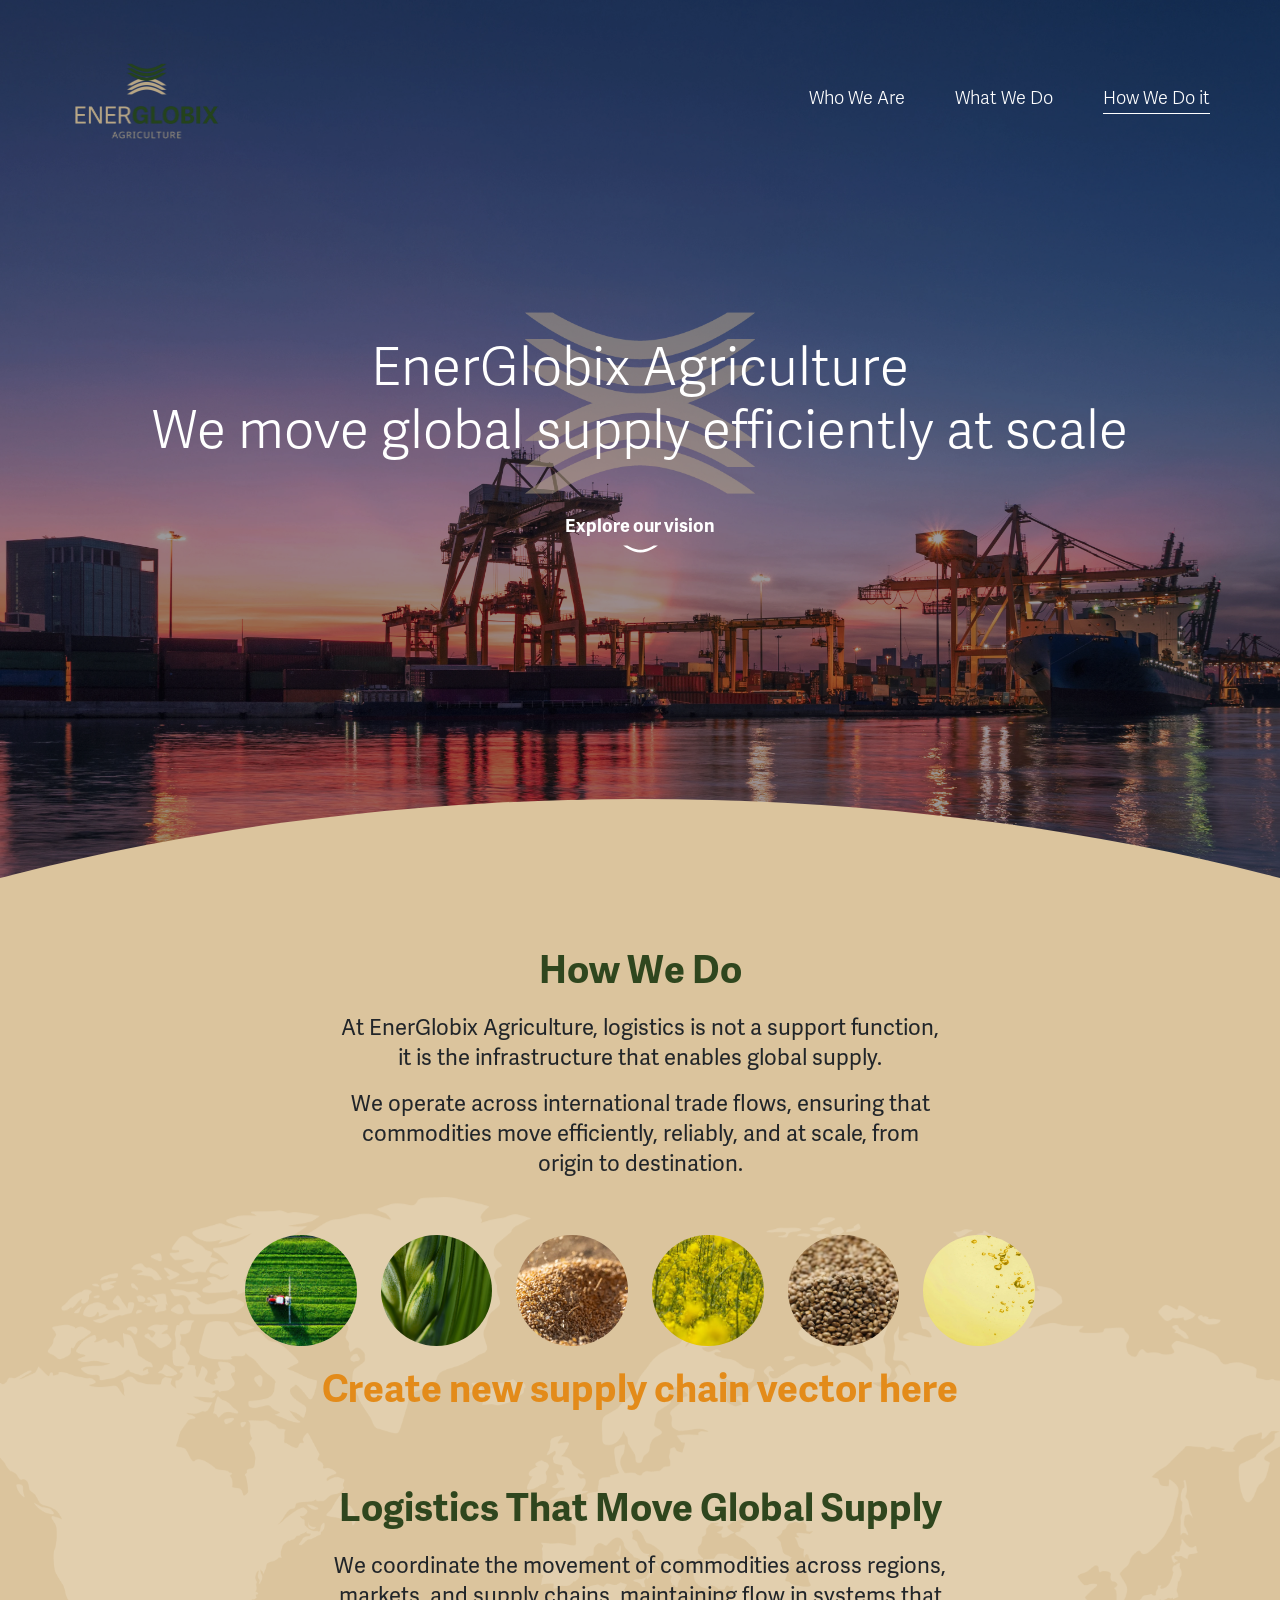
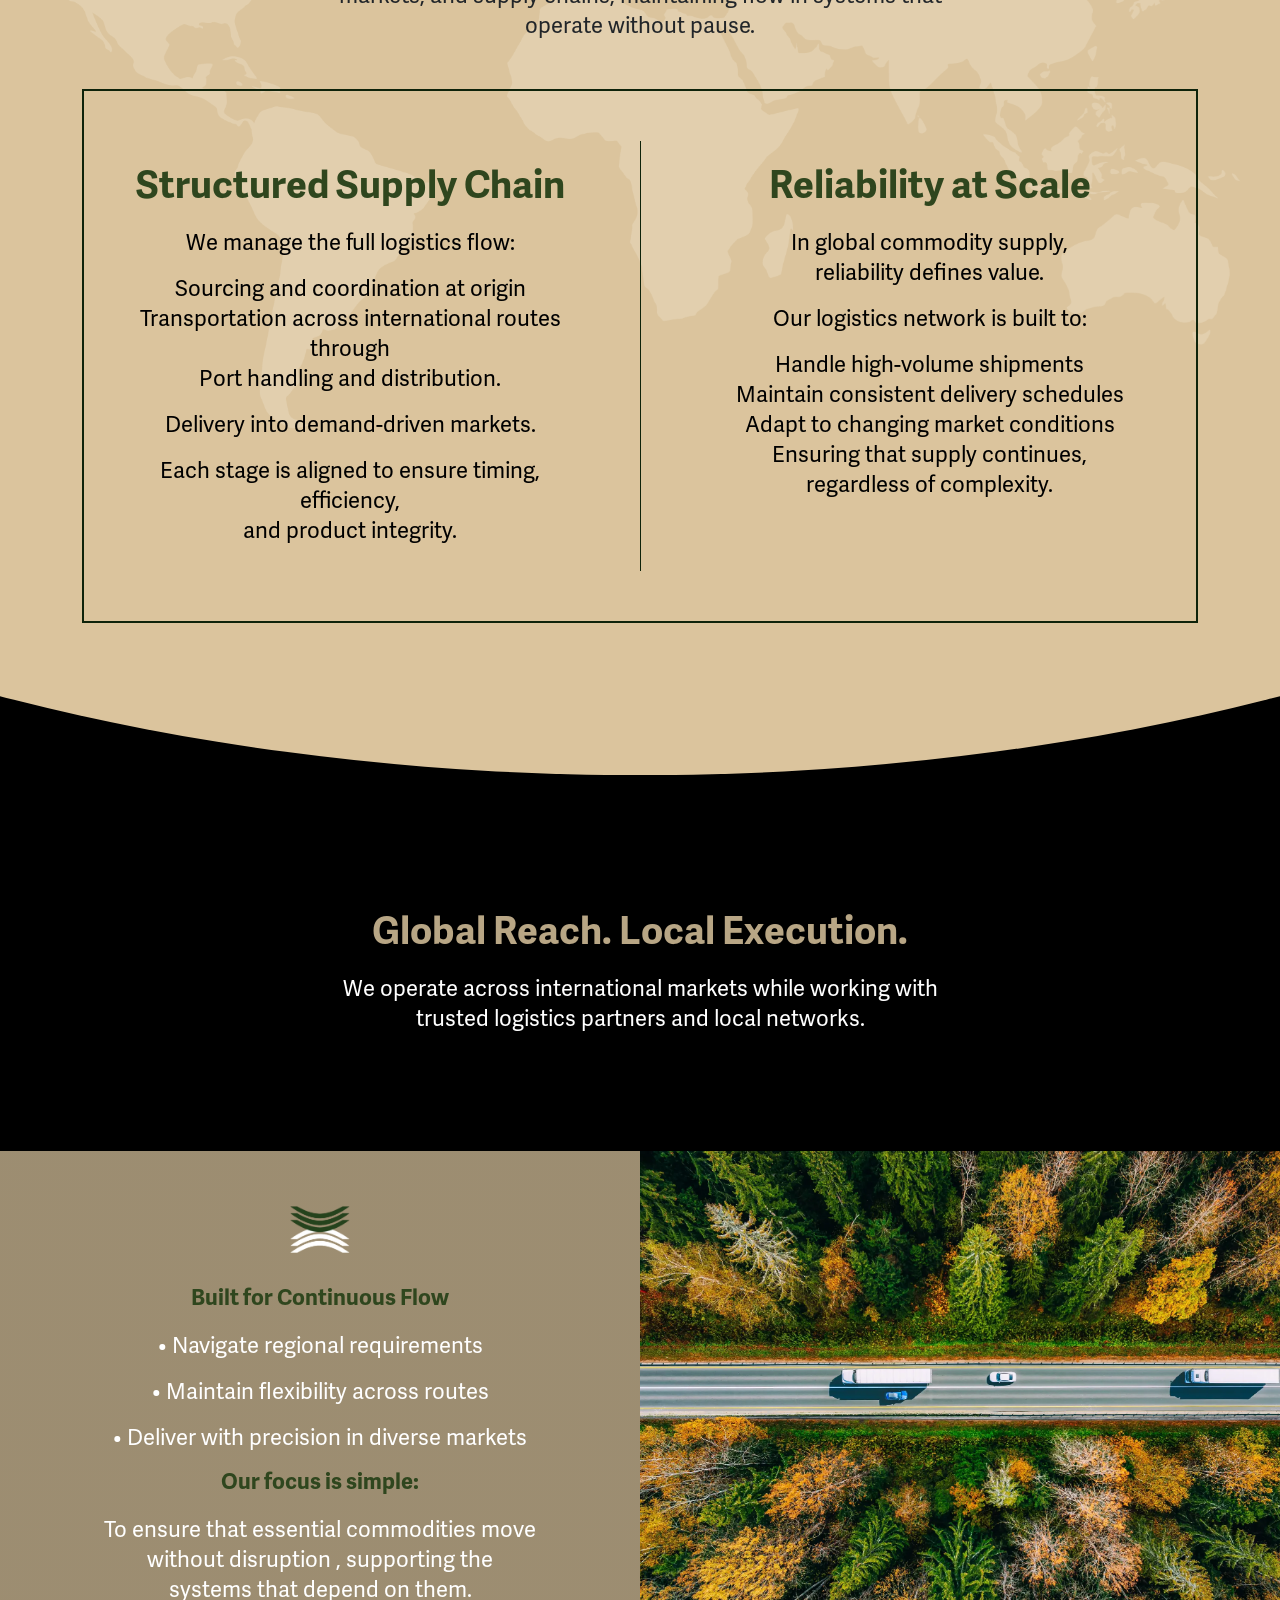
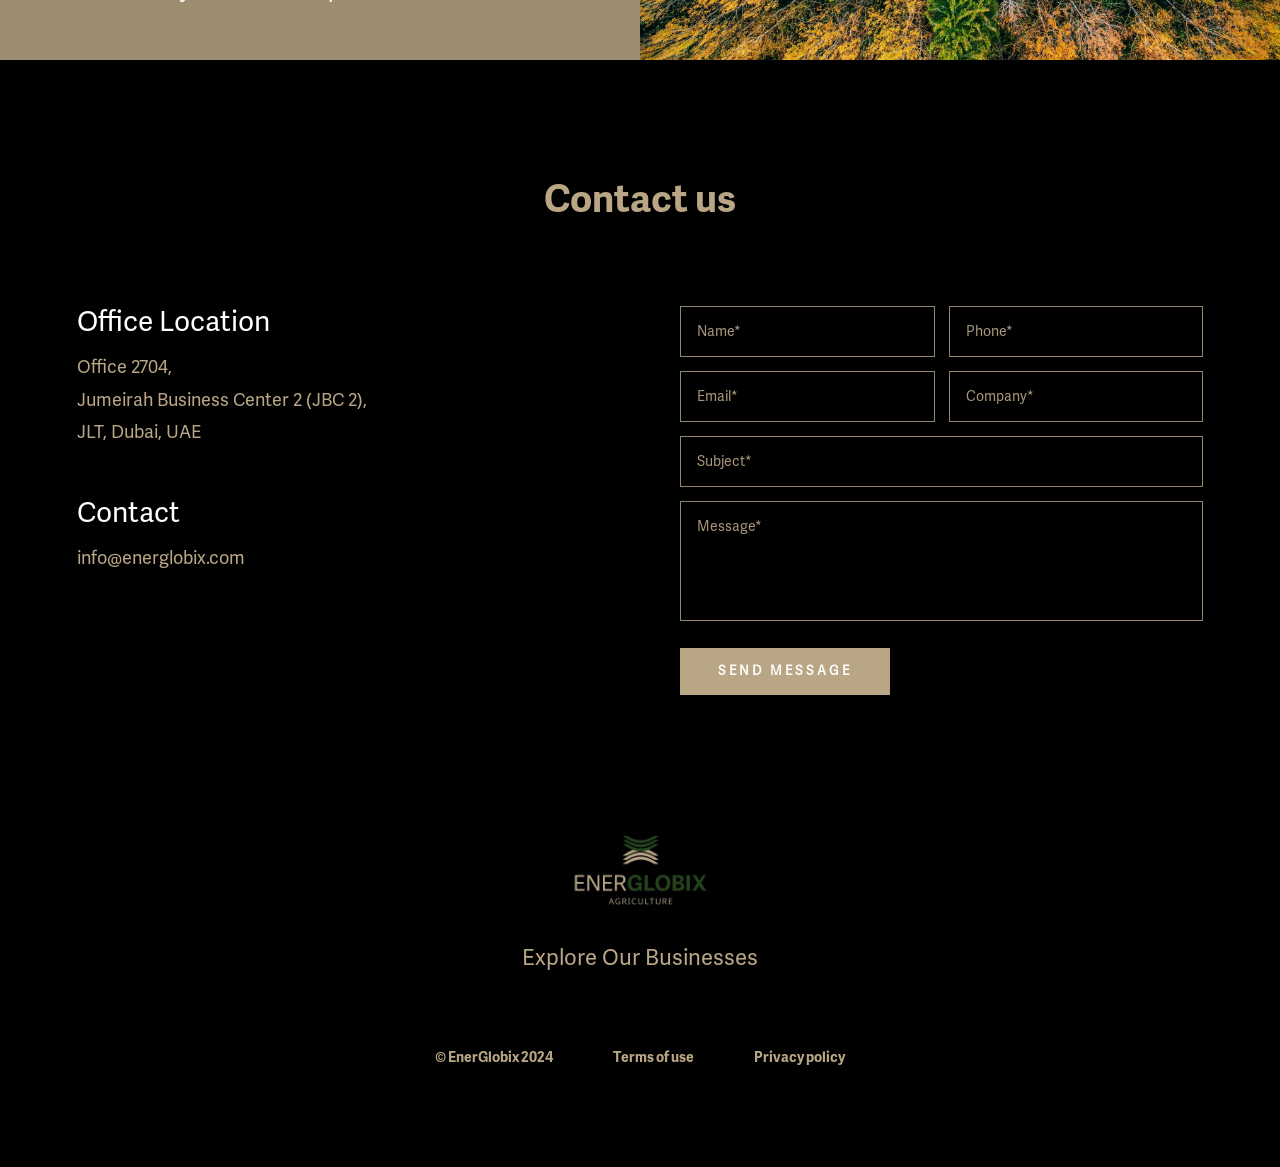
==== how-we-do-it.html @ ef3e8cbc "before adding the svg optimization" ====
<!DOCTYPE html>
<html lang="en">
  <head>
    <meta charset="UTF-8" />
    <meta name="viewport" content="width=device-width, initial-scale=1.0" />
    <title>EnerGlobix :: Home</title>

    <!-- Bootstrap -->
    <link
      href="https://cdn.jsdelivr.net/npm/bootstrap@5.3.3/dist/css/bootstrap.min.css"
      rel="stylesheet"
      integrity="sha384-QWTKZyjpPEjISv5WaRU9OFeRpok6YctnYmDr5pNlyT2bRjXh0JMhjY6hW+ALEwIH"
      crossorigin="anonymous"
    />

    <!-- Fontawesome -->
    <link
      rel="stylesheet"
      href="https://cdnjs.cloudflare.com/ajax/libs/font-awesome/6.0.0-beta3/css/all.min.css"
    />

    <!-- CSS -->
    <link rel="stylesheet" href="style/local.css" />
  </head>

  <body>
    <!-- Loader -->
    <div id="loader" style="height: 100vh;">
      <div class="d-flex justify-content-center align-items-center h-100">
        <div class="spinner-border" role="status">
          <span class="sr-only"></span>
        </div>
      </div>
    </div>

    <div id="main-content" style="display: none;">
      <div class="navbar-container">
        <div class="energlobix__navbar">
          <a href="index.html">
            <img src="assets/Links/logo.png" alt="" class="logo" />
          </a>
          <button
            class="nav-toggle"
            onclick="toggleMobileMenu()"
            aria-label="Toggle navigation"
          >
            &#9776;
          </button>

          <div class="navlinks">
            <ul>
              <a href="who-we-are.html"><li>Who We Are</li></a>
              <a href="what-we-do.html"><li>What We Do</li></a>
              <a href="how-we-do-it.html"
                ><li class="active">How We Do it</li></a
              >
            </ul>
          </div>

          <div class="navlinks-mobile">
            <ul>
              <li>
                <a href="who-we-are.html" style="text-decoration: none;">
                  <div class="link-header text-white">
                    Who We Are
                  </div>
                </a>
              </li>
              <li>
                <a href="what-we-do.html" style="text-decoration: none;">
                  <div class="link-header text-white">
                    What We Do
                  </div>
                </a>
              </li>
              <li>
                <a href="how-we-do-it.html" style="text-decoration: none;">
                  <div class="link-header text-white">
                    How We Do it
                  </div>
                </a>
              </li>
            </ul>
          </div>
        </div>
      </div>

      <div class="hero-slider-section">
        <div
          class="slide active ship-agri-slide"
          style="
            background-image: url('./assets/Links/compressed-img/agriculture-img/agriculture-img8.webp');
            background-repeat: no-repeat;
          "
        >
          <div
            style="
              position: absolute;
              top: 0;
              left: 0;
              width: 100%;
              height: 100%;
              background-color: rgba(0, 0, 0, 0.4);
              z-index: 1;
            "
          ></div>
          <div
            class="hero-content-wrapper"
            style="position: relative; z-index: 2;"
          >
            <div class="hero-mid-section">
              <img
                class="single-logo-transparent"
                src="assets/Links/single-logo-transparent.png"
                alt=""
              />
              <div class="hero-mid-section-content">
                <div class="hero-title font-adelle-sans-light">
                  EnerGlobix Agriculture
                </div>
                <div class="hero-title font-adelle-sans-light">
                  We move global supply efficiently at scale
                </div>
              </div>
            </div>

            <div class="hero-lower-section">
              <div class="">
                <a class="energlobix__links" href="#about-us">
                  <div class="energlobix__links">Explore our vision</div>
                  <img src="assets/Links/arrow.svg" alt="" />
                </a>
              </div>
            </div>
          </div>
        </div>
      </div>

      <!-- About Section -->
      <div class="how-we-do-it-about-section" style="background-position: top;">
        <div id="about-us" class="oval-container">
          <div
            class="energlobix__title font-adelle-sans-bold text-center text-light-green"
          >
            How We Do
          </div>

          <div
            class="container energlobix__text font-adelle-sans-regular mt-3 text-center text-[--black-color]"
          >
            At EnerGlobix Agriculture, logistics is not a support function,

            <br class="hide-on-mobile" />
            it is the infrastructure that enables global supply.
          </div>

          <div
            class="container energlobix__text font-adelle-sans-regular mt-3 text-center text-[--black-color]"
          >
            We operate across international trade flows, ensuring that
            <br class="hide-on-mobile" />
            commodities move efficiently, reliably, and at scale, from
            <br class="hide-on-mobile" />
            origin to destination.
          </div>

          <div class="container" style="margin-top: 3.5rem;">
            <div
              class="d-flex justify-content-center align-items-center flex-wrap gap-2 gap-md-3 gap-lg-4"
            >
              <div class="circle-placeholder circle-1"></div>
              <div class="circle-placeholder circle-2"></div>
              <div class="circle-placeholder circle-3"></div>
              <div class="circle-placeholder circle-4"></div>
              <div class="circle-placeholder circle-5"></div>
              <div class="circle-placeholder circle-6"></div>
            </div>

            <div
              class="container energlobix__title font-adelle-sans-bold text-center text-orange fw-bold d-flex justify-content-center flex-wrap gap-3 gap-md-4 mt-4"
            >
              Create new supply chain vector here
            </div>

            <div
              class="energlobix__title font-adelle-sans-bold text-center text-light-green"
              style="margin-top: 73px;"
            >
              Logistics That Move Global Supply
            </div>

            <div
              class="container energlobix__text font-adelle-sans-regular mt-3 text-center text-[--black-color]"
            >
              We coordinate the movement of commodities across regions,

              <br class="hide-on-mobile" />
              markets, and supply chains, maintaining flow in systems that

              <br class="hide-on-mobile" />
              operate without pause.
            </div>

            <div class="latest-news-section mt-5 container">
              <div class="latest-news">
                <div class="news-title">
                  <div
                    class="energlobix__title font-adelle-sans-bold text-light-green text-center"
                  >
                    Structured Supply Chain
                  </div>
                </div>
                <div
                  class="energlobix__text font-adelle-sans-regular mt-3 text-center text-black"
                >
                  We manage the full logistics flow:
                </div>

                <div
                  class="energlobix__text font-adelle-sans-regular mt-3 text-center text-black"
                >
                  Sourcing and coordination at origin

                  <br class="hide-on-mobile" />Transportation across
                  international routes through <br class="hide-on-mobile" />
                  Port handling and distribution.
                </div>

                <div
                  class="energlobix__text font-adelle-sans-regular mt-3 text-center text-black"
                >
                  Delivery into demand-driven markets.
                </div>

                <div
                  class="energlobix__text font-adelle-sans-regular mt-3 text-center text-black"
                >
                  Each stage is aligned to ensure timing, efficiency,

                  <br class="hide-on-mobile" />
                  and product integrity.
                </div>
              </div>

              <div class="vertical-divider"></div>

              <div class="latest-news">
                <div class="news-title">
                  <div
                    class="energlobix__title font-adelle-sans-bold text-light-green text-center"
                  >
                    Reliability at Scale
                  </div>
                </div>
                <div
                  class="energlobix__text font-adelle-sans-regular mt-3 text-center text-black"
                >
                  In global commodity supply,

                  <br class="hide-on-mobile" />
                  reliability defines value.
                </div>

                <div
                  class="energlobix__text font-adelle-sans-regular mt-3 text-center text-black"
                >
                  Our logistics network is built to:
                </div>

                <div
                  class="energlobix__text font-adelle-sans-regular mt-3 text-center text-black"
                >
                  Handle high-volume shipments

                  <br class="hide-on-mobile" />
                  Maintain consistent delivery schedules
                  <br class="hide-on-mobile" />
                  Adapt to changing market conditions

                  <br class="hide-on-mobile" />
                  Ensuring that supply continues,
                  <br class="hide-on-mobile" />
                  regardless of complexity.
                </div>
              </div>
            </div>
          </div>
        </div>
      </div>

      <!-- How we do it Section -->
      <div class="black-section">
        <div id="commodities" class="commodities-section">
          <div
            class="energlobix__title font-adelle-sans-bold text-center text-gold"
          >
            Global Reach. Local Execution.
          </div>

          <div
            class="container energlobix__text font-adelle-sans-regular mt-3 text-center text-white"
          >
            We operate across international markets while working with

            <br class="hide-on-mobile" />
            trusted logistics partners and local networks.
          </div>
        </div>

        <div class="row mt-5">
          <!-- Row 1 -->

          <div
            id="Employees"
            class="col-lg-6 col-sm-12 insights-box"
            style="
              background: linear-gradient(
                  rgba(184, 166, 133, 0.85),
                  rgba(184, 166, 133, 0.85)
                ),
                url('assets/Links/compressed-img/split-right-cropped.png');
              background-size: cover;
              background-position: top;
              background-repeat: no-repeat;
            "
          >
            <div class="text-center mb-3">
              <img
                src="assets/Links/logo-mini-agri2.png"
                alt=""
                class="default-logo-size"
              />
            </div>

            <div
              class="energlobix__text font-adelle-sans-bold text-light-green text-center mt-3"
              style="font-weight: bold;"
            >
              Built for Continuous Flow
            </div>

            <ul
              class="energlobix__text font-adelle-sans-regular text-white mt-3 list-unstyled"
              style="
                text-align: center;
                list-style: none !important;
                margin-bottom: 0 !important;
              "
            >
              <li class="mb-3">• Navigate regional requirements</li>
              <li class="mb-3">• Maintain flexibility across routes</li>
              <li>
                • Deliver with precision in diverse markets
              </li>
            </ul>
            <div
              class="energlobix__text font-adelle-sans-bold text-light-green text-center mt-3"
              style="font-weight: bold;"
            >
              Our focus is simple:
            </div>

            <div
              class="energlobix__text font-adelle-sans-regular text-white text-center mt-3"
            >
              To ensure that essential commodities move
              <br class="hide-on-mobile" />
              without disruption , supporting the
              <br class="hide-on-mobile" />
              systems that depend on them.
            </div>
          </div>

          <div
            class="col-lg-6 col-sm-12 insights-box d-none d-lg-block d-xl-block"
            style="
              background-image: url('assets/Links/compressed-img/agriculture-img/agriculture-img1.webp');
              background-size: cover;
            "
          ></div>

          <div
            class="col-lg-6 col-sm-12 insights-box d-block d-lg-none"
            style="
              background-image: url('assets/Links/compressed-img/agriculture-img/agriculture-img1.webp');
              background-size: cover;
            "
          ></div>
        </div>
      </div>

      <section
        id="section-contact"
        class="bg-black"
        style="padding-top: 120px; padding-bottom: 100px; min-height: 100vh;"
      >
        <div class="container contact-container">
          <!-- Heading -->
          <h1
            class="energlobix__title font-adelle-sans-bold text-center text-gold"
            style="font-weight: bold;"
          >
            Contact us
          </h1>

          <!-- Main Row -->
          <div class="contact-layout">
            <!-- LEFT -->
            <div class="contact-info">
              <div class="mb-5">
                <h2 class="contact-side-title">
                  Office Location
                </h2>

                <p class="contact-side-text">
                  Office 2704,<br />
                  Jumeirah Business Center 2 (JBC 2),<br />
                  JLT, Dubai, UAE
                </p>
              </div>

              <div>
                <h2 class="contact-side-title">
                  Contact
                </h2>

                <p class="contact-side-text">
                  info@energlobix.com
                </p>
              </div>
            </div>

            <!-- RIGHT -->
            <div class="contact-form-wrapper">
              <div class="form-grid">
                <input type="text" placeholder="Name*" class="custom-input" />

                <input type="text" placeholder="Phone*" class="custom-input" />

                <input type="email" placeholder="Email*" class="custom-input" />

                <input
                  type="text"
                  placeholder="Company*"
                  class="custom-input"
                />
              </div>

              <input
                type="text"
                placeholder="Subject*"
                class="custom-input subject-input"
              />

              <textarea
                placeholder="Message*"
                class="custom-input custom-textarea"
              ></textarea>

              <button type="submit" class="contact-btn">
                SEND MESSAGE
              </button>
            </div>
          </div>

          <!-- Footer -->
          <div class="contact-footer">
            <img src="./assets/Links/logo.png" class="footer-logo" alt="" />

            <h3 class="footer-subtitle">
              Explore Our Businesses
            </h3>

            <div class="footer-links-wrapper">
              <h4 class="footer-link-text">
                © EnerGlobix 2024
              </h4>

              <h4 class="footer-link-text footer-link-hover">
                Terms of use
              </h4>

              <h4 class="footer-link-text footer-link-hover">
                Privacy policy
              </h4>
            </div>
          </div>
        </div>
      </section>
    </div>

    <button id="backToTopBtn"><i class="fas fa-arrow-up"></i></button>

    <!-- Boostrap JS -->
    <script
      src="https://cdn.jsdelivr.net/npm/bootstrap@5.3.3/dist/js/bootstrap.bundle.min.js"
      integrity="sha384-YvpcrYf0tY3lHB60NNkmXc5s9fDVZLESaAA55NDzOxhy9GkcIdslK1eN7N6jIeHz"
      crossorigin="anonymous"
    ></script>

    <!-- Javascript -->
    <script src="assets/js/script.js"></script>

    <script>
      // Wait until the entire page is loaded
      window.addEventListener("load", function () {
        // Hide the loader
        document.getElementById("loader").style.display = "none";
        // Show the main content
        document.getElementById("main-content").style.display = "block";
        // Show message in console
        console.log("Content is loaded");
      });

      // Accordion Functionality
      function toggleAccordion(item) {
        const content = item.querySelector(".approach-accordion-body");
        const isOpen = item.getAttribute("data-open") === "true";

        // Close other items
        document
          .querySelectorAll(".approach-accordion-item")
          .forEach((other) => {
            if (other !== item) {
              other.setAttribute("data-open", "false");
              const otherBody = other.querySelector(".approach-accordion-body");
              if (otherBody) {
                otherBody.style.maxHeight = "0";
                otherBody.style.opacity = "0";
              }
              const otherIcon = other.querySelector(".approach-accordion-icon");
              if (otherIcon) {
                otherIcon.style.transform = "rotate(0deg)";
              }
            }
          });

        const icon = item.querySelector(".approach-accordion-icon");
        if (isOpen) {
          item.setAttribute("data-open", "false");
          if (content) {
            content.style.maxHeight = "0";
            content.style.opacity = "0";
          }
          if (icon) {
            icon.style.transform = "rotate(0deg)";
          }
        } else {
          item.setAttribute("data-open", "true");
          if (content) {
            content.style.maxHeight = content.scrollHeight + "px";
            content.style.opacity = "1";
          }
          if (icon) {
            icon.style.transform = "rotate(90deg)";
          }
        }
      }

      // Mobile Menu Toggle
      function toggleMobileMenu() {
        const menu = document.querySelector(".navlinks-mobile");
        menu.classList.toggle("active");
      }

      // Dynamic padding logic for accordion div
      document.addEventListener("DOMContentLoaded", () => {
        const approachAccordion = document.getElementById("approach-accordion");
        const sectionApproachInner = document.getElementById(
          "section-approach-inner"
        );
        const sectionSignature = document.getElementById("section-signature");

        if (approachAccordion && sectionApproachInner && sectionSignature) {
          const adjustOverlapPadding = () => {
            const isMobile = window.innerWidth < 1024;
            const gap = 112; // 28 in tailwind unit
            const topOffset = isMobile ? 100 : 140; // matches -mt-[100px] and -mt-[140px]

            // We don't add halfHeight because the accordion is not absolute
            sectionApproachInner.style.paddingBottom = `${gap}px`;
            sectionSignature.style.paddingTop = `${topOffset + gap}px`;
          };

          const resizeObserver = new ResizeObserver(() => {
            adjustOverlapPadding();
          });

          resizeObserver.observe(approachAccordion);
          window.addEventListener("resize", adjustOverlapPadding);

          // Initial calculation
          setTimeout(adjustOverlapPadding, 100);
        }
      });
    </script>
  </body>
</html>
---- style/local.css ----
@font-face {
  font-family: "MinionPro-Regular";
  src: url("../fonts/MinionPro-Regular.otf");
  /* IE9 Compat Modes */
  font-weight: normal;
  font-style: normal;
}

@font-face {
  font-family: "Adelle-Sans-Bold";
  src: url("../assets/fonts/Adelle-Sans-Bold.otf");
  /* IE9 Compat Modes */
  font-weight: normal;
  font-style: normal;
}

@font-face {
  font-family: "Adelle-Sans-Light";
  src: url("../assets/fonts/Adelle-Sans-Light.otf");
  /* IE9 Compat Modes */
  font-weight: normal;
  font-style: normal;
}

@font-face {
  font-family: "Adelle-Sans-Regular";
  src: url("../assets/fonts/fonnts.com-Adelle_Sans_ARA_Regular.otf");
  /* IE9 Compat Modes */
  font-weight: 400;
  font-style: normal;
}

.font-minion-pro {
  font-family: "MinionPro-Regular", serif !important;
}

.font-adelle-sans-bold {
  font-family: "Adelle-Sans-Bold", sans-serif !important;
}

.font-adelle-sans-light {
  font-family: "Adelle-Sans-Light", sans-serif !important;
}

.font-adelle-sans-regular {
  font-family: "Adelle-Sans-Regular", sans-serif !important;
}

:root {
  --color-gold-card: #dbd2c2;
  --gold-color: rgb(184, 166, 133);
  --black-color: rgb(3, 12, 21);
  --dark-blue-color: rgb(25, 45, 80);
  --dark-blue-color-2: rgb(20, 39, 62);
  --light-blue-color: rgb(113, 152, 188);
  --dark-green-color: #0e230a;
  --light-green-color: rgb(47, 70, 30);
  --color-orange: #e38b1a;
}

.bg-card-gold {
  background-color: var(--color-gold-card) !important;
}

.bg-light-green {
  background-color: var(--light-green-color);
}

.bg-dark-green {
  background-color: var(--dark-green-color);
}

.bg-dark-blue {
  background-color: var(--dark-blue-color);
}

.bg-dark-blue-2 {
  background-color: var(--dark-blue-color-2);
}

.bg-light-blue {
  background-color: var(--light-blue-color);
}

.bg-gold-color {
  background-color: var(--gold-color);
}

@media (max-width: 576px) {
  .hide-on-mobile {
    display: none;
  }

  .container {
    padding-left: 35px;
    padding-right: 35px;
  }
}

a:link {
  text-decoration: none;
}

a:visited {
  text-decoration: none;
}

a:hover {
  text-decoration: none;
}

a:active {
  text-decoration: none;
}

.row {
  margin-left: 0 !important;
  margin-right: 0 !important;
}

.hero-and-about {
  height: max-content;
}

/* Type Faces */
/* Base styles */
.energlobix__title {
  font-family: "Adelle-Sans-Bold", sans-serif;
  font-size: 38px;
  line-height: 46px;
}

/* .energlobix__text {
    font-family: 'Adelle-Sans-Light', sans-serif;
    font-size: 28px;
    line-height: 36px;
} */

.energlobix__text {
  /* font-family: 'Adelle-Sans-Light', sans-serif; */
  font-family: "Adelle-Sans-Regular", sans-serif;
  font-size: 22px;
  line-height: 30px;
}

.energlobix__text_2 {
  /* font-family: 'Adelle-Sans-Light', sans-serif; */
  font-family: "Adelle-Sans-Regular", sans-serif;
  font-size: 22px;
  line-height: 32px;
}

.energlobix__text__reduce_by_1 {
  font-family: "Adelle-Sans-Light", sans-serif;
  font-size: 27px !important;
  line-height: 35px !important;
}

.energlobix__text__reduce_by_2 {
  font-family: "Adelle-Sans-Light", sans-serif;
  font-size: 26px !important;
  line-height: 34px !important;
}

.energlobix__text__subtitle {
  /* font-family: 'Adelle-Sans-Light', sans-serif;
    font-size: 22px;
    line-height: 36px; */

  font-family: "Adelle-Sans-Regular", sans-serif;
  font-size: 22px;
  line-height: 30px;
}

@media (max-width: 576px) {
  .energlobix__text__subtitle {
    font-family: "Adelle-Sans-Regular", sans-serif;
    font-size: 22px;
    line-height: 36px;

    /* font-family: 'Adelle-Sans-Regular', sans-serif;
        font-size: 26px;
        line-height: 34px; */
  }
}

.energlobix__point {
  font-family: "Adelle-Sans-Light", sans-serif;
  font-size: 17px;
  line-height: 20.6px;
}

.energlobix__links {
  font-family: "Adelle-Sans-Bold", sans-serif;
  font-size: 18px !important;
  line-height: 21.6px !important;
  text-decoration: none;
}

.read-more-arrow2 {
  width: 35px;
}

.energlobix__card-title {
  font-family: "Adelle-Sans-Bold", sans-serif;
  font-size: 34.575px;
  line-height: 41.89px;
}

.energlobix__card-title-2 {
  font-family: "Adelle-Sans-Bold", sans-serif;
  font-size: 27px;
  line-height: 32.4px;
}

.energlobix__card-text {
  font-family: "Adelle-Sans-Regular", sans-serif;
  font-size: 18.81px;
  line-height: 22.81px;
}

/* Styles for iPads (75% of the original size) */
@media (max-width: 1024px) {
  .energlobix__title {
    font-size: calc(38px * 0.75);
    line-height: calc(46px * 0.75);
  }

  .energlobix__text {
    font-size: calc(28px * 0.75);
    line-height: calc(36px * 0.75);
  }

  .energlobix__text_2 {
    font-size: calc(22px * 1);
    line-height: calc(32px * 1);
  }

  .energlobix__links {
    font-size: calc(18px * 0.75) !important;
    line-height: calc(21.6px * 0.75) !important;
  }

  .energlobix__card-title {
    font-size: calc(34.575px * 0.75);
    line-height: calc(41.89px * 0.75);
  }

  .energlobix__card-text {
    font-size: calc(28px * 0.75);
    line-height: calc(36px * 0.75);
  }
}

/* Styles for mobiles (50% of the original size) */
@media (max-width: 576px) {
  .energlobix__title {
    /* font-size: calc(38px * 0.60);
        line-height: calc(46px * 0.60); */

    font-size: calc(34.575px * 0.75);
    line-height: calc(41.89px * 0.75);
  }

  .energlobix__text {
    font-size: calc(28px * 0.6);
    line-height: calc(36px * 0.6);
  }

  .energlobix__text_2 {
    font-size: calc(22px * 0.75);
    line-height: calc(32px * 0.75);
  }

  .energlobix__links {
    font-size: calc(18px * 0.75);
    line-height: calc(21.6px * 0.75);
  }

  .energlobix__card-title {
    font-size: calc(34.575px * 0.75);
    line-height: calc(41.89px * 0.75);
  }

  .energlobix__card-text {
    font-size: calc(28px * 0.6);
    line-height: calc(36px * 0.6);
  }
}

/* 3 Text colors */
.text-gold {
  color: var(--gold-color);
}

.text-light-green {
  color: var(--light-green-color);
}

.text-dark-green {
  color: var(--dark-green-color);
}

.text-orange {
  color: var(--color-orange);
}

.text-blue {
  color: var(--dark-blue-color);
}

.text-light-blue {
  color: var(--light-blue-color);
}

html {
  scroll-behavior: smooth;
}

body {
  font-family: "MinionPro-Regular", sans-serif;
  margin: 0;
}

.color-test {
  color: var(--gold-color);
}

@media (min-width: 576px) {
  .navbar-container {
    max-width: 540px;
    width: 100%;
    margin: 0 auto;
    padding: 0 15px;
    position: relative;
    display: flex;
    justify-content: center;
  }
}

@media (min-width: 768px) {
  .navbar-container {
    max-width: 720px;
    width: 100%;
    margin: 0 auto;
    position: relative;
    display: flex;
    justify-content: center;
  }

  .curve-overlay {
    width: 250% !important;
  }
}

@media (min-width: 992px) {
  .navbar-container {
    max-width: 960px;
    width: 100%;
    margin: 0 auto;
    position: relative;
    display: flex;
    justify-content: center;
  }
}

@media (min-width: 1200px) {
  .navbar-container {
    max-width: 1140px;
    width: 100%;
    margin: 0 auto;
    position: relative;
    display: flex;
    justify-content: center;
  }
}

@media (min-width: 1400px) {
  .navbar-container {
    background: #000 !important;
    max-width: 1120px;
    width: 100%;
    margin: 0 auto;
    padding: 0 15px;
    position: relative;
    display: flex;
    justify-content: center;
    /* Center the content horizontally */
  }
}

@media (min-width: 1441px) {
  .navbar-container {
    max-width: 1320px;
    width: 100%;
  }
}

/* Base styles for the navbar */
.energlobix__navbar {
  height: 202.937px;
  display: flex;
  justify-content: space-between;
  align-items: center;
  align-items: center;
  padding: 1rem 0;
  width: 100%;
  max-width: 1320px;
  position: absolute;
  top: 0;
  left: 0;
  right: 0;
  z-index: 999;
}

.energlobix__navbar .logo {
  max-height: 76.058px;
  /* Adjust as needed */
}

.navlinks {
  display: flex;
  align-items: center;
}

.energlobix__navbar ul {
  list-style: none;
  display: flex;
  margin: 0;
  padding: 0;
  gap: 50px;
  font-family: "Adelle-Sans-Light", sans-serif;
  font-weight: 400;
  font-size: 18px;
  line-height: 21.8px;
}

.energlobix__navbar ul li {
  cursor: pointer;
  /* color: var(--gold-color); */
  /* color: rgb(184, 166, 133, 0.95); */
  color: white;
  text-decoration: none;
}

.energlobix__navbar .navlinks ul li.active {
  color: white;
  border-bottom: 0.5px solid #fff;
  padding-bottom: 3px;
}

.energlobix__navbar ul li:hover {
  color: #fff;
}

.navlinks-mobile {
  display: flex;
  align-items: center;
}

.navlinks-mobile {
  display: none;
}

.energlobix__navbar .navlinks-mobile ul {
  list-style: none;
  display: flex;
  margin: 0;
  padding: 0;
  gap: 10px;
  font-family: "Adelle-Sans-Light", sans-serif;
  font-weight: 400;
  font-size: 18px;
  line-height: 21.8px;
}

.energlobix__navbar .navlinks-mobile ul li {
  cursor: pointer;
  /* color: var(--gold-color); */
  /* color: rgb(184, 166, 133, 0.95); */
  color: white;
  text-decoration: none;
}

.energlobix__navbar .navlinks-mobile ul li ul {
  max-height: 0;
  overflow: hidden;
  transition: max-height 0.5s ease-out, opacity 0.5s ease-out;
  opacity: 0;
  visibility: hidden;
}

.energlobix__navbar .navlinks-mobile ul li ul.show {
  max-height: 500px; /* Adjust this value based on the height of your submenu */
  opacity: 1;
  visibility: visible;
}

.link-header {
  cursor: pointer;
}

.energlobix__navbar .navlinks-mobile .link-header {
  font-size: 26px;
  font-family: "Adelle-Sans-Regular", sans-serif;
  margin-top: 10px;
  margin-bottom: 10px;
}

.energlobix__navbar .navlinks-mobile .link-header img {
  height: 20px;
  padding-bottom: 5px;
  margin-left: 5px;
}

.energlobix__navbar .navlinks-mobile ul li.active {
  color: white;
  /* border-bottom: 0.5px solid #fff; */
  padding-bottom: 3px;
}

.energlobix__navbar .navlinks-mobile ul li:hover {
  color: #fff;
}

.nav-toggle {
  display: none;
  background: none;
  border: none;
  font-size: 2rem;
  cursor: pointer;
  color: white;
}

/* Responsive styles for smaller screens */
@media (max-width: 768px) {
  .energlobix__navbar {
    height: auto;
    padding: 1rem 2rem;
  }

  .energlobix__navbar .logo {
    max-height: 57.0435px;
    /* Adjust as needed */
  }

  .nav-toggle {
    display: block;
  }

  .navlinks {
    display: none;
    width: 100%;
  }

  .navlinks.active {
    z-index: 999;
    display: flex;
    flex-direction: column;
    align-items: center;
    position: absolute;
    top: 100%;
    left: 0;
    background-color: #2b2e34;
    /* Adjust as needed */
    padding: 1rem 0;
  }

  .energlobix__navbar ul {
    flex-direction: column;
    width: 100%;
    gap: 0;
  }

  .energlobix__navbar ul li {
    width: 100%;
    text-align: center;
    padding: 0.5rem 0;
    margin: 0;
  }

  /*  */
  .navlinks-mobile {
    display: none;
    width: 100%;
  }

  .navlinks-mobile.active {
    z-index: 999;
    display: flex;
    flex-direction: column;
    align-items: center;
    position: absolute;
    top: 100%;
    left: 0;
    /* background-color: #2b2e34; */
    background-color: var(--light-green-color);
    /* Adjust as needed */
    padding: 1rem 0;
    border: none;
  }

  .energlobix__navbar .navlinks-mobile ul {
    flex-direction: column;
    width: 100%;
    gap: 0;
  }

  .energlobix__navbar .navlinks-mobile ul li {
    width: 100%;
    text-align: center;
    padding: 0.5rem 0;
    margin: 0;
  }
}

/* Optional: additional styles for very small screens */
@media (max-width: 576px) {
  .energlobix__navbar {
    padding: 2rem 2rem;
  }

  .curve-overlay {
    width: 400% !important;
  }

  .energlobix__navbar .navlinks-mobile ul li {
    padding: 5px 0;
    color: var(--gold-color);
  }
}

.hero-slider-section {
  position: relative;
  width: 100%;
  min-height: 1134px;
  overflow: hidden;
  z-index: 1;
}

.slide {
  position: absolute;
  /* padding-top: 202.937px; */
  height: 100%;
  top: 0;
  left: 0;
  width: 100%;
  background-size: cover;
  background-position: center;
  opacity: 0;
  transition: opacity 1s ease-in-out;
}

.video-bg {
  position: absolute;
  top: 50%;
  left: 50%;
  min-height: 100%;
  min-width: 100%;
  transform: translate(-50%, -50%);
  z-index: -10;
}

@media (max-width: 576px) {
  .slide {
    background-size: 380% auto;
    background-repeat: no-repeat;
    background-position: top;
  }

  .video-bg {
    width: auto;
    height: 100%;
    z-index: -10;
    position: absolute;
    top: 0;
    top: 50%;
    left: 50%;
    transform: translate(-50%, -50%);
  }
}

.slide.active {
  opacity: 1;
}

.hero-section {
  background-size: cover;
  background-position: 0px -50px;
  background-repeat: no-repeat;
  min-height: 1134px;
  display: flex;
  flex-direction: column;
  background-attachment: fixed;
}

.fade-in {
  animation: fadeIn 2s ease-in-out;
}

@keyframes fadeIn {
  0% {
    opacity: 0.9;
  }

  100% {
    opacity: 1;
  }
}

.hero-content-wrapper {
  /* position: absolute;
  top: 0;
  left: 0; */
  width: 100%;
  height: 100vh;
  display: flex;
  flex-direction: column;
  justify-content: center;
  align-items: center;
}

.green-map-bg {
  background-image: url("../assets/Links/compressed-img/worldmap-empty-light.png");
  background-size: 150%;
  background-position: 50% 50%;
  background-repeat: no-repeat;
}

.gold-map-bg {
  background-image: url("../assets/Links/compressed-img/worldmap-empty-cream.png");
  background-size: 140%;
  background-position: 50% 50%;
  background-repeat: no-repeat;
}

@media (max-width: 992px) {
  .hero-content-wrapper {
    height: 100svh;
  }
}

.hero-mid-section {
  position: relative;
  display: flex;
  flex-direction: column;
  align-items: center;
  justify-content: center;
  text-align: center;
  color: #fff;
  font-family: "Adelle-Sans-Light", sans-serif;
  width: 100%;
}

@media (max-width: 576px) {
  /* margin-top removed to let flexbox do the centering */
}

.single-logo-transparent {
  position: absolute;
  max-width: 230px;
  top: 50%;
  left: 50%;
  transform: translate(-50%, -50%);
  z-index: 1;
  /* Ensures the image is behind the content */
}

.hero-mid-section-content {
  position: relative;
  z-index: 2;
  padding: 0 2rem;
  width: 100%;
  /* Ensures the content is above the image */
}

.hero-title {
  /* font-size: 54.74px; */
  /* line-height: 65.688px; */
  font-size: 52.74px;
  line-height: 63.688px;
}

.hero-subtitle {
  font-size: 36px;
  line-height: 61px;
}

.hero-lower-section {
  margin-top: 50px;
  /* font-size: 23px; */
  /* line-height: 27.8px; */
  font-size: 15px;
  line-height: 17px;
  display: flex;
  justify-content: center;
}

.explore-link-container {
  /* border: 1px solid var(--gold-color); */
  background-color: var(--gold-color);
  border-radius: 5px;
  padding: 10px 40px;
  padding-bottom: 6px;
}

.explore-link-container img {
  width: 35px;
  /* margin-top: -5px; */
}

.default-logo-size {
  width: 60px;
}

.hero-lower-section,
.hero-lower-section a {
  text-decoration: none;
  font-family: "Adelle-Sans-Bold", sans-serif;
  color: #fff;
  text-align: center;
}

@media (max-width: 576px) {
  .hero-section {
    background-position: center;
  }

  .hero-title {
    font-size: 30px;
    line-height: 1.3;
    /* font-size: 25.37px; */

    /* line-height: 32.844px;
        font-size: 27.37px; */
  }

  .hero-subtitle {
    font-size: 27px;
    line-height: 45.75px;

    /* font-size: 20px;
        line-height: 30.5px; */
  }

  .hero-lower-section {
    /* margin-top: 115px; */
    margin-top: 30px;
    /* font-size: 17.25px;
        line-height: 20.85px; */
    font-size: 15px;
    line-height: 17px;
  }

  .single-logo-transparent {
    max-width: 182.5px;
  }
}

.about-section {
  position: relative;
  overflow: hidden;
  margin-top: -335px;
  /* background: red; */
  background-image: url("../assets/Links/compressed-img/bg-images/circle-index.svg");
  background-size: cover;
  background-position: top center;
  z-index: 2;
  background-repeat: no-repeat;
}

.index-bg {
  background-image: url("../../assets/Links/compressed-img/circle-img-1.webp");
  background-size: cover;
  background-position: 50% 50%;
  background-repeat: no-repeat;
}

.font-bold {
  font-weight: bold;
}

.curve-overlay {
  width: 170%;
  height: 100%;
  border-radius: 100%;
  z-index: 1;
}

.who-we-are-about-section {
  position: relative;
  margin-top: -335px;
  background-image: url("../assets/Links/compressed-img/bg-images/circle-who-new.svg");
  background-size: cover;
  background-position: 50% 50%;
  background-repeat: no-repeat;
  z-index: 2;
}

.bg-who-we-are {
  background-image: url("../assets/Links/compressed-img/agriculture-img/agriculture-img6.webp");
  background-size: cover;
  background-position: 50% 85%;
  background-repeat: no-repeat;
  background-attachment: fixed;
}

.what-we-do-about-section {
  position: relative;
  margin-top: -335px;
  background-image: url("../assets/Links/compressed-img/bg-images/map-what.svg"), url("../assets/Links/compressed-img/bg-images/circle-what.svg");
  background-size: cover, cover;
  background-position: 50% 50%, 50% 50%;
  background-repeat: no-repeat, no-repeat;
  z-index: 2;
}

.how-we-do-it-about-section {
  position: relative;
  margin-top: -335px;
  background-image: url("../assets/Links/compressed-img/bg-images/map-how.svg"), url("../assets/Links/compressed-img/bg-images/circle-how.svg");
  background-size: cover, cover;
  background-position: 50% 50%, 50% 50%;
  background-repeat: no-repeat, no-repeat;
  z-index: 2;
}

.insights-about-section {
  position: relative;
  margin-top: -335px;
  background-image: url("/Energlobix/assets/images/insights-about-section-bg.png");
  background-size: cover;
  background-position: 50% 50%;
  background-repeat: no-repeat;
}

.contact-container {
  max-width: 1150px;
}

/* Heading */
.contact-heading {
  color: var(--gold-color);
  font-size: 58px;
  font-weight: 700;
  font-family: "Adelle-Sans-Bold", sans-serif;
}

/* Left Side */
.contact-side-title {
  color: white;
  font-size: 28px;
  margin-bottom: 12px;
  font-family: "Adelle-Sans-Regular", sans-serif !important;
}

.contact-side-text {
  color: var(--gold-color);
  font-size: 18px;
  line-height: 1.8;
  font-family: "Adelle-Sans-Regular", sans-serif;
}

/* Inputs */

.contact-layout {
  display: flex;
  justify-content: space-between;
  align-items: flex-start;

  gap: 80px;

  margin-top: 80px;
}

/* LEFT */
.contact-info {
  width: 48%;
}

/* RIGHT */
.contact-form-wrapper {
  width: 48%;
}

.form-grid {
  display: grid;
  grid-template-columns: 1fr 1fr;
  gap: 14px;
  margin-bottom: 14px;
}

/* INPUTS */
.custom-input {
  width: 100%;

  background: transparent;
  border: 1px solid rgba(184, 166, 133, 0.8);

  color: white;

  padding: 14px 16px;

  font-size: 14px;
  font-family: "Adelle-Sans-Regular", sans-serif;

  outline: none;
  border-radius: 0;

  box-sizing: border-box;
}

.custom-input::placeholder {
  color: var(--gold-color);
  opacity: 0.9;
}

.custom-input:focus {
  border-color: var(--gold-color);
}

/* SUBJECT */
.subject-input {
  margin-bottom: 14px;
}

/* TEXTAREA */
.custom-textarea {
  min-height: 120px;
  resize: none;
  margin-bottom: 20px;
}

/* BUTTON */
.contact-btn {
  background-color: #b8a685;
  font-family: "Adelle-Sans-Regular", sans-serif;
  color: white;

  border: none;

  padding: 14px 38px;

  font-size: 13px;
  letter-spacing: 3px;
  font-weight: 600;

  cursor: pointer;

  transition: all 0.3s ease;
}

.contact-btn:hover {
  background-color: white;
  color: black;
}

/* MOBILE */
@media (max-width: 768px) {
  .form-grid {
    grid-template-columns: 1fr;
  }
}

/* Footer */
.contact-footer {
  margin-top: 140px;

  display: flex;
  flex-direction: column;
  align-items: center;
}

.footer-logo {
  width: 140px;
}

.footer-subtitle {
  margin-top: 40px;
  color: var(--gold-color);
  font-size: 22px;
  font-family: "Adelle-Sans-Regular", sans-serif;
}

.footer-links-wrapper {
  margin-top: 70px;

  display: flex;
  align-items: center;
  gap: 60px;
  flex-wrap: wrap;
  justify-content: center;
}

.footer-link-text {
  color: var(--gold-color);
  font-size: 13px;
  font-weight: 700;
  margin: 0;
}

.footer-link-hover {
  cursor: pointer;
}

.footer-link-hover:hover {
  text-decoration: underline;
}

/* Mobile */
@media (max-width: 768px) {
  #section-contact {
    padding-top: 80px !important;
    padding-bottom: 80px !important;
  }

  .contact-heading {
    font-size: 42px;
  }

  .contact-side-title {
    font-size: 24px;
  }

  .contact-side-text {
    font-size: 16px;
  }

  .footer-links-wrapper {
    gap: 20px;
  }

  .contact-footer {
    margin-top: 100px;
  }
}

@media (max-width: 576px) {
  .about-section {
    background-image: url("../assets/Links/compressed-img/bg-images/circle-index-mob.svg");
  }

  .who-we-are-about-section {
    background-image: url("../assets/Links/compressed-img/bg-images/circle-who-new-mob.svg");
  }

  .what-we-do-about-section {
    background-image: url("../assets/Links/compressed-img/bg-images/map-what-who.svg"), url("../assets/Links/compressed-img/bg-images/circle-what-who.svg");
  }

  .how-we-do-it-about-section {
    background-image: url("../assets/Links/compressed-img/bg-images/map-how-mob.svg"), url("../assets/Links/compressed-img/bg-images/circle-how-mob.svg");
  }

  .insights-about-section {
    background-image: url("/Energlobix/assets/images/insights-about-section-bg-mobile.png");
  }
}

.oval-container {
  width: 100%;
  /* height: 1871.5px; */

  display: flex;
  flex-direction: column;
  align-items: center;
  padding-top: 151.597px;
  padding-bottom: 151.597px;
  position: relative;
  z-index: 10;
}

.oval-container-2 {
  width: 100%;
  /* height: 1871.5px; */
  display: flex;
  flex-direction: column;
  align-items: center;
  padding-top: 183.38px;
  padding-bottom: 151.597px;
  position: relative;
  z-index: 10;
}

.oval-container-3 {
  width: 100%;
  /* height: 1871.5px; */
  display: flex;
  flex-direction: column;
  align-items: center;
  padding-top: 183.38px;
  padding-bottom: 300px;
}

.circle-placeholder {
  width: 10%;
  max-width: 150px;
  aspect-ratio: 1;
  background: red;
  border-radius: 50%;
  position: relative;
  z-index: 10;
}

@media (max-width: 992px) {
  .circle-placeholder {
    width: 15%;
  }
}

@media (max-width: 768px) {
  .circle-placeholder {
    width: 25%;
    margin-bottom: 20px;
  }
}

@media (max-width: 576px) {
  .circle-placeholder {
    width: 40%;
    margin-bottom: 20px;
  }
}

@media (max-width: 576px) {
  .about-section,
  .who-we-are-about-section,
  .what-we-do-about-section,
  .how-we-do-it-about-section {
    margin-top: -535px;
    /* border-top-left-radius: 100% 140px; */
    /* border-top-right-radius: 100% 140px;      */
    /* background-image: none; */
    /* background-color: var(--gold-color); */
  }

  .oval-container {
    padding-top: 80px;
    padding-bottom: 80px;
    padding-left: 16px;
    padding-right: 16px;
  }

  .oval-container-2 {
    padding-top: 80px;
    padding-bottom: 80px;
    padding-left: 16px;
    padding-right: 16px;
  }

  .oval-container-3 {
    padding-top: 80px;
    padding-bottom: 80px;
    padding-left: 16px;
    padding-right: 16px;
  }
}

.energlobix__title a {
  text-decoration: none;
}

.energlobix__text-dark {
  color: var(--dark-blue-color);
}

.learn-more {
  font-family: "Adelle-Sans-Bold", sans-serif;
  font-size: 18px;
  line-height: 21.6px;
}

.learn-more a,
.learn-more a:visited {
  color: #000;
  text-decoration: none;
}

.about-us {
  margin-top: 60px;
}

.about-us-card {
  display: flex;
  height: 100%;
  flex-direction: column;
  justify-content: center;
}

.card-image-container {
  z-index: 1;
}

.card-image {
  border-radius: 5.225px;
  max-width: 406.505px;
  width: 100%;
  aspect-ratio: 1.46;
  object-fit: cover;
  z-index: 1;
}

.card-image-2 {
  border-radius: 5.225px;
  max-width: 515px;
  width: 100%;
  aspect-ratio: 1.46;
  object-fit: cover;
  z-index: 1;
}

.video-ratio-image {
  aspect-ratio: 16 / 9 !important;
}

@media (max-width: 1199px) {
  .card-image {
    width: 90%;
    margin: 0 auto;
  }

  .card-image-2 {
    width: 90%;
    margin: 0 auto;
  }

  .about-us-card {
    margin-bottom: 20px;
    align-items: center;
  }

  .card-content,
  .card-content-2 {
    width: 100%;
  }
}

.divider-logo-container {
  position: relative;
  z-index: 9 !important;
}

.divider-logo {
  width: 50px;
  height: auto;
}

.card-content {
  position: relative;
  max-width: 423.748px;
  border-radius: 5.225px;
  height: 100%;
  /* border: 0.523px solid var(--gold-color); */
  background: #f8f6f3;
  padding: 34px 50px;
  margin-top: -57px;
}

@media (max-width: 576px) {
  .card-content {
    padding-bottom: 10px;
  }
}

.card-content-2 {
  position: relative;
  max-width: 559.5px;
  height: 100%;
  border-radius: 5.225px;
  /* border: 0.523px solid var(--gold-color); */
  background: #f8f6f3;
  padding: 34px 30px;
  padding-top: 64px;
  margin-top: -87px;

  display: flex;
  flex-direction: column;
}

.inner-pad{
  padding: 0px 20px;
}

@media (max-width:576px){
  .inner-pad{
    padding: 0px 15px;
  }
}

.divider-container {
  margin-top: auto;
  /* Pushes the divider-container to the bottom */
}

.black-section {
  z-index: -1;
  margin-top: -280px;
  padding-top: 300px;
  background-color: #000;
}

.green-section {
  z-index: -1;
  margin-top: -280px;
  padding-top: 300px;
  background-color: var(--dark-green-color);
}

.how-we-do-it-section {
  display: flex;
  flex-direction: column;
  align-items: center;
  padding-bottom: 100px;
  padding-top: 100px;
}

.how-box-bg1 {
  background-image: url("/Energlobix/assets/images/shutterstock_1936256839.jpg");
  background-size: cover;
  background-position: center;
  min-width: 100%;
  min-height: 100%;
}

.how-box-bg2 {
  background-image: url("/Energlobix/assets/images/shutterstock_1945399948.jpg");
  background-size: cover;
  background-position: center;
  min-width: 100%;
  min-height: 100%;
}

.how-box-bg3 {
  background-image: url("/Energlobix/assets/images/shutterstock_2346258639.jpg");
  background-size: cover;
  background-position: center;
  min-width: 100%;
  min-height: 100%;
}

@media (max-width: 576px) {
  .how-box-bg1,
  .how-box-bg2,
  .how-box-bg3 {
    min-height: 100vw !important;
  }
}

.how-section-links {
  cursor: pointer;
  width: 265px;
  padding: 10px;
  display: block;
}

.how-section-links:hover {
  background-color: var(--gold-color);
  border: none !important;
}

.commodities-section {
  padding: 0px 10px;
  margin-top: 117px;
  margin-bottom: 117px;
  display: flex;
  flex-direction: column;
  align-items: center;
}

@media (max-width: 576px) {
  .commodities-section {
    padding-left: 16px;
    padding-right: 16px;
  }
}

.latest-news-section {
  padding: 50px;
  display: flex;
  justify-content: center;
  gap: 73px;
  border: 2px solid var(--dark-green-color);
}

.latest-news {
  padding: 25px 0px;
  flex: 1;
  width: 100%;
  display: flex;
  flex-direction: column;
  align-items: center;
}

.news-title {
  display: flex;
  align-items: center;
  justify-content: center;
  gap: 20px;
}

.feed-image {
  width: 26.25px;
}

.vertical-divider {
  width: 1px;
  background-color: var(--dark-green-color);
}

.description-link {
  background-color: var(--gold-color);
  transition: all 0.3s ease;
  font-family: "Adelle-Sans-Regular", sans-serif;
  font-weight: 400;
}

.description-link:hover {
  background-color: #fff;
  color: #000 !important;
}

@media (max-width: 576px) {
  .latest-news-section {
    display: flex;
    flex-direction: column;
    justify-content: center;
    gap: 73px;
    padding: 30px;
  }

  .latest-news {
    padding: 15px 0px;
  }

  .vertical-divider {
    width: 100%;
    height: 1px;
    background-color: var(--gold-color);
  }
}

.price-advisory {
  margin-top: 60px;
}

.insights,
.career {
  padding-top: 97.303px;
  padding-bottom: 126.573px;
}

.achievements,
.commitment {
  padding-top: 97.303px;
  padding-bottom: 126.573px;
  display: flex;
  flex-direction: column;
  justify-content: center;
  align-items: center;
}

@media (max-width: 576px) {
  .insights,
  .career {
    padding-top: 48.6515px;
    padding-bottom: 63.2865px;
  }
}

.insights {
  background-image: url("/Energlobix/assets/images/insights-bg.png");
  background-repeat: no-repeat;
  background-size: cover;
}

.career {
  background-image: url("/Energlobix/assets/images/careers-bg.png");
  background-repeat: no-repeat;
  background-size: cover;
}

.contact-us-section {
  padding-top: 124.4px;
  padding-bottom: 124.4px;
}

.contact-details {
  margin-top: 79.4px;
}

@media (max-width: 992px) {
  .contact-layout {
    flex-direction: column;
    gap: 50px;

    padding-left: 24px;
    padding-right: 24px;
  }

  .contact-info {
    width: 100%;
  }

  .contact-form-wrapper {
    width: 100%;
  }

  .form-grid {
    grid-template-columns: 1fr;
    gap: 12px;
  }

  .contact-heading {
    font-size: 42px;
    text-align: center;
  }

  .contact-side-title {
    font-size: 20px;
  }

  .contact-side-text {
    font-size: 15px;
  }

  .custom-input {
    font-size: 14px;
    padding: 12px 14px;
  }

  .custom-textarea {
    min-height: 120px;
  }

  .contact-btn {
    width: 100%;
    text-align: center;
  }
}

@media (max-width: 576px) {
  .contact-information {
    margin-bottom: 50px;
  }

  .contact-details {
    margin-top: 40.4px;
  }
}

.contact-form input,
.contact-form textarea {
  width: 100%;
  border: 0px;
  border-bottom: 1px solid var(--gold-color);
  /* border-radius: 2px; */
  color: var(--gold-color);
  font-family: "Adelle-Sans-Regular", sans-serif;
  font-weight: 400;
  padding: 10px;
  background: none;
  margin-bottom: 20px;
}

.contact-form input:focus,
.contact-form textarea:focus {
  outline: none;
}

.contact-form input::placeholder,
.contact-form textarea::placeholder {
  color: var(--gold-color);
}

.contact-form button {
  background-color: var(--dark-blue-color);
  color: var(--gold-color);
  margin-top: 0;
  font-family: "Adelle-Sans-Regular", sans-serif;
  font-weight: 400;
  border-radius: 2px;
  padding: 10px 30px;
}

.contact-form button:hover {
  background-color: var(--gold-color);
}

.footer-logo img {
  width: 212.805px;
}

@media (max-width: 576px) {
  .footer-logo img {
    width: 106.4025px;
  }
}

.footer-links {
  display: flex;
  flex-direction: row;
  justify-content: center;
  gap: 40px;
  padding-bottom: 130px;
}

.footer-links a,
.footer-links a:visited {
  color: var(--gold-color);
  text-decoration: none;
}

.footer-link-text {
  font-family: "Adelle-Sans-Bold", sans-serif;
  font-size: 14px;
  line-height: 17.6px;
}

@media (max-width: 576px) {
  .footer-links {
    display: flex;
    flex-direction: column;
    justify-content: center;
    gap: 5px;
    padding-bottom: 65px;
  }

  .footer-link-text {
    font-size: calc(14 * 0.75) px;
    line-height: calc(17.6 * 0.75) px;
    text-align: center;
  }
}

.how-we-do-it-box {
  padding-top: 109px;
  padding-bottom: 109px;
  padding-left: 157.073px;
  padding-right: 157.073px;
  display: flex;
  flex-direction: column;
  align-items: center;
  justify-content: center;
}

@media (max-width: 1550px) {
  .how-we-do-it-box {
    padding-left: 80px;
    padding-right: 80px;
    display: flex;
    flex-direction: column;
    align-items: center;
    justify-content: center;
  }
}

@media (max-width: 1440px) {
  .how-we-do-it-box {
    padding-left: 80px;
    padding-right: 80px;
    display: flex;
    flex-direction: column;
    align-items: center;
    justify-content: center;
  }
}

.title-gold-border {
  border: 1px solid var(--gold-color);
  border-radius: 5px;
  padding: 10px 40px;
  padding-bottom: 8px;
}

.title-blue-border {
  border: 1px solid var(--dark-blue-color);
  border-radius: 5px;
  padding: 10px 40px;
  padding-bottom: 8px;
}

.insights-box {
  padding-top: 55px;
  padding-bottom: 55px;
  padding-left: 60px;
  padding-right: 60px;
  display: flex;
  flex-direction: column;
  align-items: center;
  justify-content: center;
  min-height: 450px;
}

.contact-us-maps {
  width: 667.084px;
  height: 381.192px;
  margin-top: 128.735px;
}

.circle-1 {
  background-image: url("../assets/Links/compressed-img/agri-circle-1.png");
  background-size: cover;
  background-position: 75% 50%;
  background-repeat: no-repeat;
}

.circle-2 {
  background-image: url("../assets/Links/compressed-img/agri-circle-2.webp");
  background-size: 170%;
  background-position: 30% 50%;
  background-repeat: no-repeat;
}

.circle-3 {
  background-image: url("../assets/Links/compressed-img/agri-circle-3.webp");
  background-size: 260%;
  background-position: 30% top;
  background-repeat: no-repeat;
}

.circle-4 {
  background-image: url("../assets/Links/compressed-img/agri-circle-4.webp");
  background-size: 350%;
  background-position: 75% bottom;
  background-repeat: no-repeat;
}

.circle-5 {
  background-image: url("../assets/Links/compressed-img/agri-circle-5.webp");
  background-size: 200%;
  background-position: center;
  background-repeat: no-repeat;
}

.circle-6 {
  background-image: url("../assets/Links/compressed-img/agri-circle-6.webp");
  background-size: 350%;
  background-position: 20% bottom;
  background-repeat: no-repeat;
}

@media (max-width: 576px) {
  .how-we-do-it-box {
    width: 100%;
    height: 100vw;
    padding: 34px 72px;
  }

  .insights-box {
    width: 100%;
    min-height: 100vw;
    padding: 34px 72px;
  }

  .contact-us-maps {
    width: 100%;
  }
}

.top-oval {
  background-color: #192d50;
  height: 200px;
  border-radius: 100%;
}

.bottom-oval {
  background-color: #192d50;
  height: 200px;
  border-radius: 100%;
  margin-top: -100px;
}

@media (max-width: 557px) {
  .top-oval {
    background-color: #192d50;
    height: 200px;
    border-radius: 35%;
  }

  .bottom-oval {
    background-color: #192d50;
    height: 200px;
    border-radius: 50%;
    margin-top: -100px;
  }
}

#backToTopBtn {
  position: fixed;
  bottom: 20px;
  right: 20px;
  background-color: var(--gold-color);
  color: white;
  border: none;
  outline: none;
  width: 40px;
  height: 40px;
  padding-top: 5px;
  display: flex;
  justify-content: center;
  align-items: center;
  border-radius: 50%;
  cursor: pointer;
  z-index: 1000;
  font-size: 16px;
  opacity: 0;
  pointer-events: none;
  transition: opacity 0.3s ease-in-out;
}

#backToTopBtn.show-btn {
  opacity: 1;
  pointer-events: auto;
}

#backToTopBtn:hover {
  background-color: var(--gold-color); /* Darker background on hover */
}

.grid-container {
  display: grid;
  grid-template-columns: repeat(auto-fit, minmax(100px, 1fr));
  width: 100%;
}

.grid-item {
  position: relative;
  padding-bottom: 100%; /* This ensures the height equals the width */
  overflow: hidden;
}

.grid-item .content {
  position: absolute;
  top: 0;
  left: 0;
  width: 100%;
  height: 100%;
  display: flex;
  align-items: center;
  justify-content: center;
  text-align: center;
}

@media (max-width: 557px) {
  .grid-container {
    display: none;
  }
}

/* Custom Accordion CSS */
.approach-accordion-card {
  background-color: #000000;
  border-radius: 5.225px;
  padding: 24px;
  width: 100%;
  margin: 0 auto;
  margin-top: 56px;
  display: flex;
  flex-direction: column;
  align-items: center;
}

@media (min-width: 992px) {
  .approach-accordion-card {
    padding: 40px;
    max-width: 1143px; /* Exactly matches and aligns with the combined width of the cards above */
  }
}

/* For who-we-are.html, the accordion card has a border and is absolute-positioned */
.approach-accordion-card.has-border {
  border: 1px solid rgba(194, 177, 143, 0.3) !important;
}

.approach-accordion-card .energlobix__title {
  color: var(--gold-color) !important;
  font-weight: 700;
  text-align: center;
  width: 100%;
}

.approach-accordion-list {
  width: 100%;
  margin-top: 24px;
}

@media (min-width: 992px) {
  .approach-accordion-list {
    max-width: 70%;
    margin-top: 8px;
  }
}

.approach-accordion-item {
  padding-top: 16px;
  padding-bottom: 16px;
  cursor: pointer;
  width: 100%;
}

.approach-accordion-item.has-border-top {
  border-top: 1px solid rgba(194, 177, 143, 0.3); /* border-[--gold-color]/30 */
}

.approach-accordion-header {
  display: flex;
  align-items: center;
  gap: 24px;
  padding-left: 8px;
}

@media (min-width: 992px) {
  .approach-accordion-header {
    gap: 80px;
    padding-left: 24px;
  }
}

.approach-accordion-icon {
  color: var(--gold-color);
  display: inline-block;
  transition: transform 0.3s ease-in-out;
}

.approach-accordion-item-title {
  color: #ffffff;
  margin: 0;
  font-family: inherit;
}

.approach-accordion-body {
  overflow: hidden;
  max-height: 0;
  opacity: 0;
  transition: max-height 0.5s ease-in-out, opacity 0.5s ease-in-out;
}

.approach-accordion-text {
  color: #9ca3af; /* text-gray-400 */
  margin-top: 16px;
  margin-bottom: 0;
  margin-left: 40px;
  line-height: 1.6;
}

@media (min-width: 992px) {
  .approach-accordion-text {
    margin-left: 56px;
  }
}

.map-container-align {
  width: 100%;
}
@media (min-width: 992px) {
  .map-container-align {
    width: calc(72% + 7.5rem);
    max-width: 1020px;
  }
}

.vision-mission-card {
  position: relative;
  display: flex;
  flex-direction: column;
  height: 100%;
  margin-bottom: 20px;
  align-items: center;
}

.vision-image-container {
  position: relative;
  z-index: 2;
  text-align: center;
  width: 100%;
}

.vision-card-image {
  width: 92%;
  max-width: 515px;
  margin: 0 auto;
  aspect-ratio: 16 / 9;
  object-fit: cover;
  border-radius: 4px;
  box-shadow: 0 10px 20px rgba(0, 0, 0, 0.3);
}

.vision-card-content {
  position: relative;
  z-index: 1;
  padding: 2rem;
  margin-top: -100px;
  padding-top: 125px;
  flex-grow: 1;
  width: 100%;
  max-width: 559.5px;
  border-radius: 5.225px;
}

.empty-green-map-section {
  z-index: -1;
  margin-top: -280px;
  padding-top: 300px;
  background-color: var(--dark-green-color);
  background-image: url("../assets/Links/compressed-img/worldmap-empty-light.png");
  background-size: min(1300px, 115%);
  background-position: center calc(50% + 140px);
  background-repeat: no-repeat;
  min-height: calc(100vh + 280px);
  display: flex;
  flex-direction: column;
  justify-content: center;
  align-items: center;
}

.empty-green-map-section .approach-accordion-card {
  background-color: rgba(255, 255, 255, 0.05);
  box-shadow: none;
  margin-top: 0;
}

.ship-agri-slide {
  background-size: cover !important;
  background-position: center bottom !important;
}

@media (max-width: 768px) {
  .empty-green-map-section {
    min-height: fit-content;
    padding-bottom: 80px;
    padding-top: 360px;
  }
}
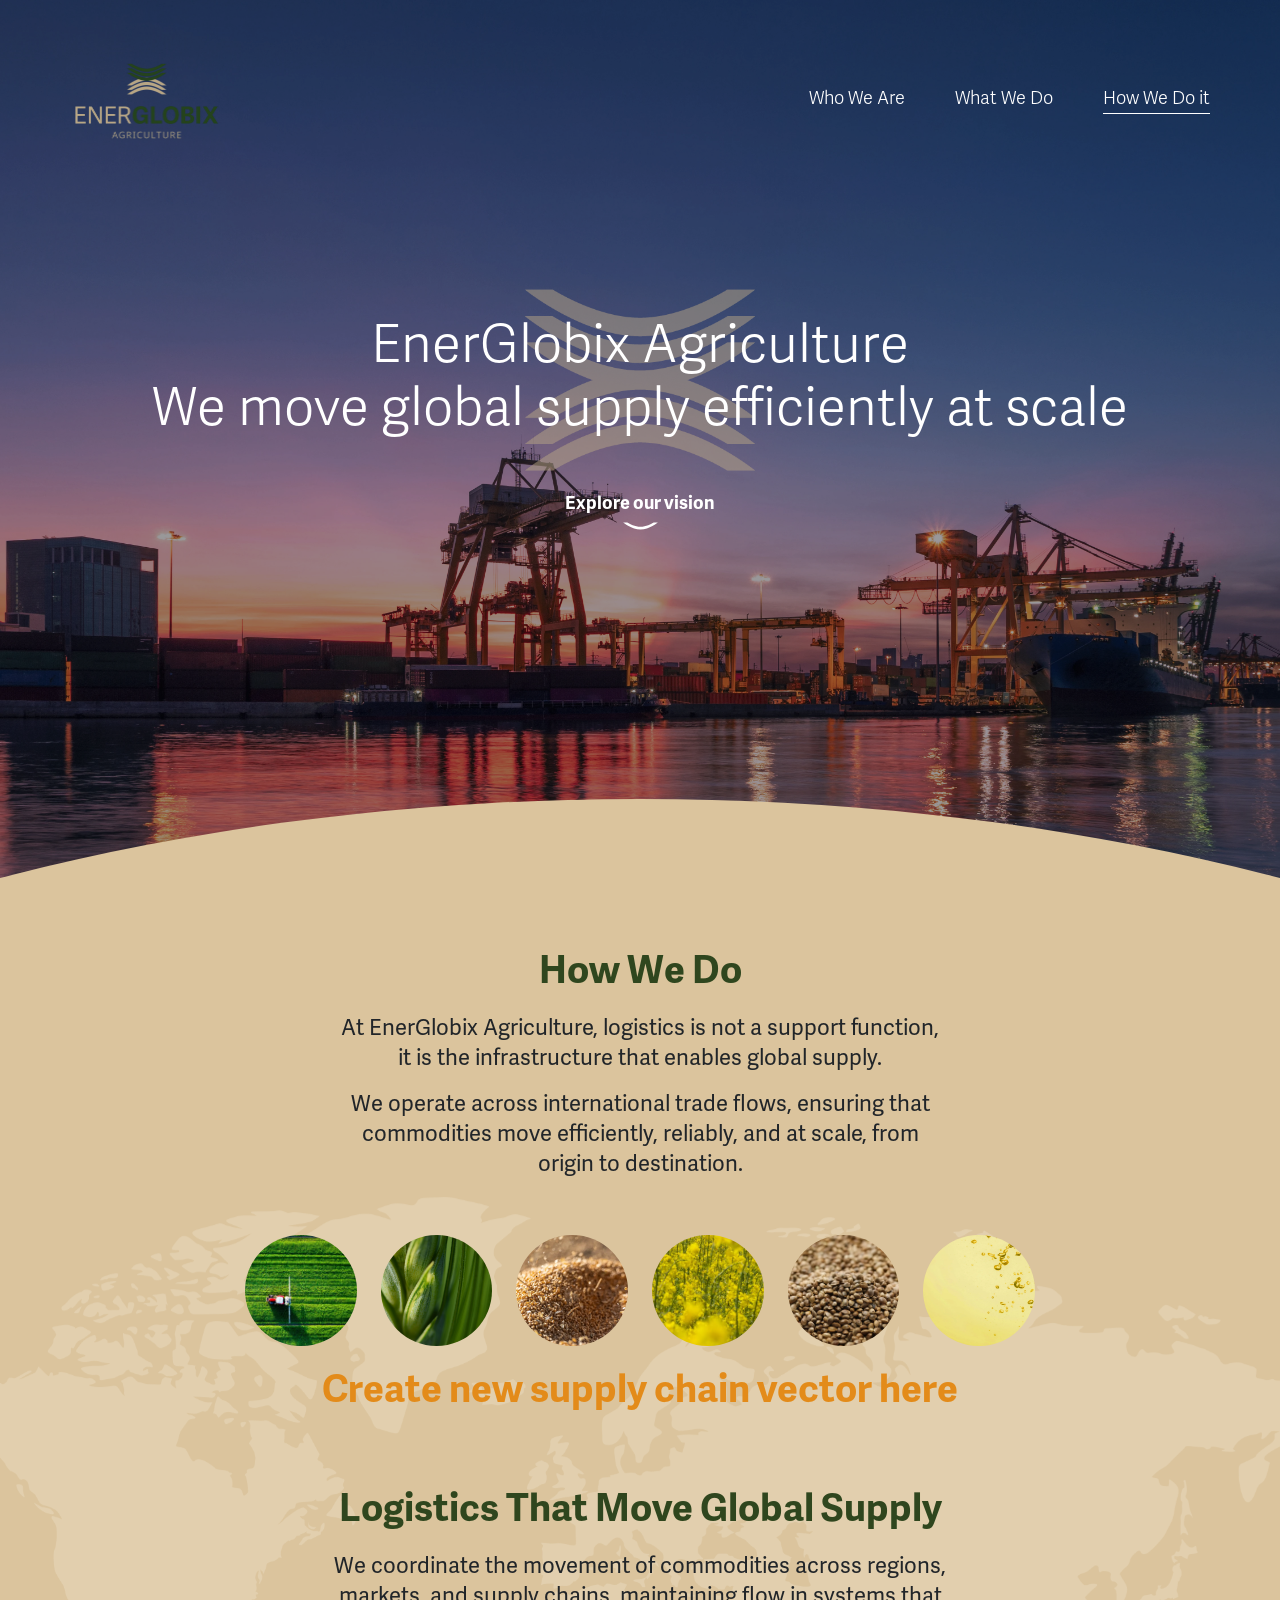
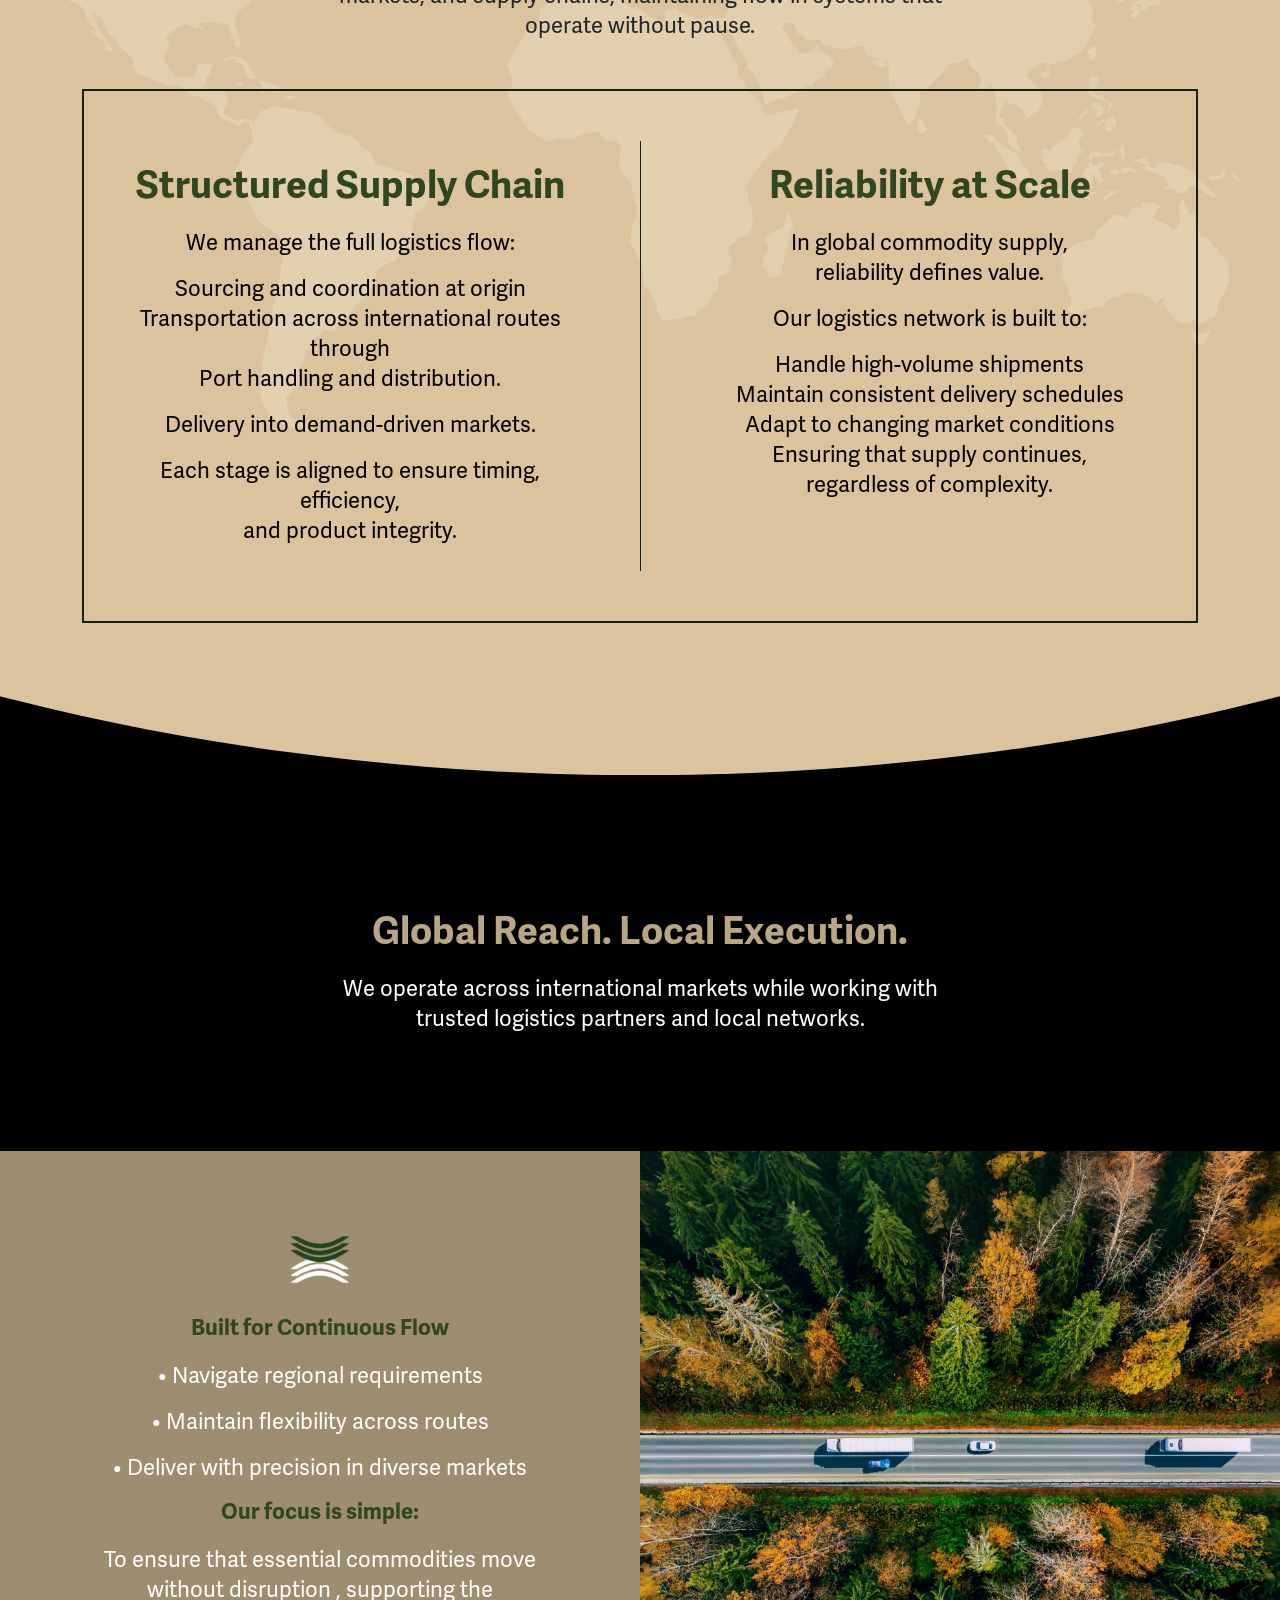
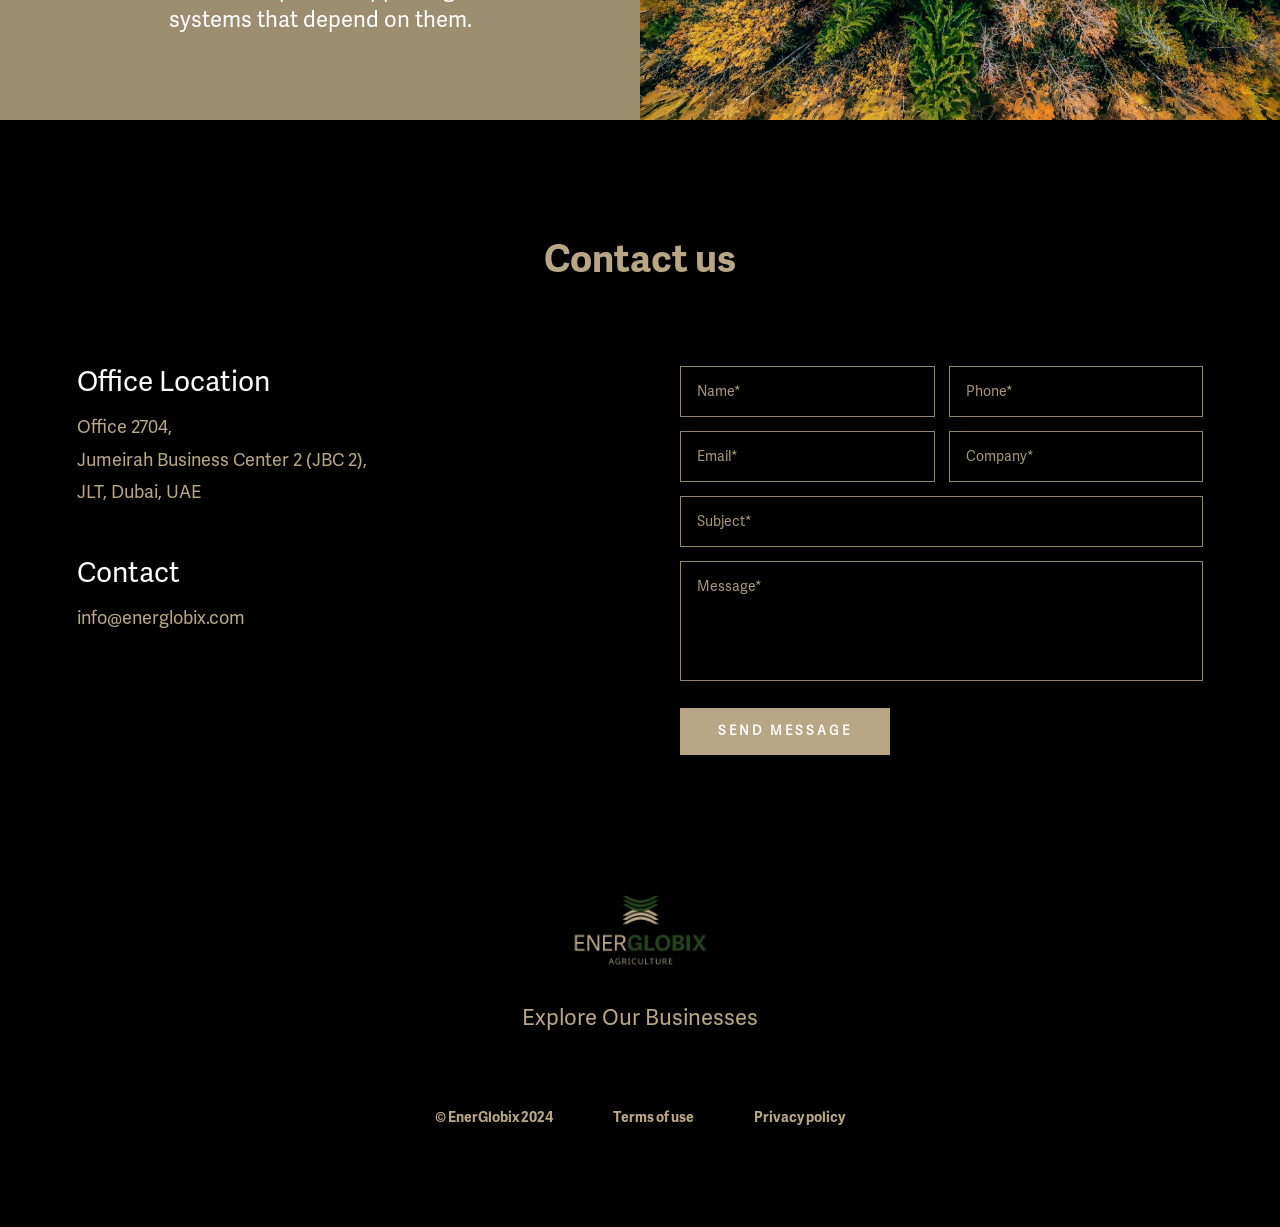
==== commit ca2a6d0e: "before menu" ====
--- a/how-we-do-it.html
+++ b/how-we-do-it.html
@@ -376,6 +376,8 @@
             style="
               background-image: url('assets/Links/compressed-img/agriculture-img/agriculture-img1.webp');
               background-size: cover;
+              background-repeat: no-repeat;
+              background-position: center;
             "
           ></div>
 
@@ -384,6 +386,8 @@
             style="
               background-image: url('assets/Links/compressed-img/agriculture-img/agriculture-img1.webp');
               background-size: cover;
+              background-repeat: no-repeat;
+              background-position: center;
             "
           ></div>
         </div>
--- a/style/local.css
+++ b/style/local.css
@@ -713,11 +713,12 @@
   top: 0;
   left: 0; */
   width: 100%;
-  height: 100vh;
+  height: calc(100% - 280px);
   display: flex;
   flex-direction: column;
   justify-content: center;
   align-items: center;
+  /* background-color: red; */
 }
 
 .green-map-bg {
@@ -736,7 +737,7 @@
 
 @media (max-width: 992px) {
   .hero-content-wrapper {
-    height: 100svh;
+    height: calc(100% - 335px);
   }
 }
 
@@ -826,6 +827,10 @@
     background-position: center;
   }
 
+  .hero-content-wrapper {
+    height: calc(100% - 535px);
+  }
+
   .hero-title {
     font-size: 30px;
     line-height: 1.3;
@@ -862,7 +867,7 @@
   overflow: hidden;
   margin-top: -335px;
   /* background: red; */
-  background-image: url("../assets/Links/compressed-img/bg-images/circle-index.svg");
+  background-image: url("data:image/svg+xml;charset=utf-8,%3Csvg%20width%3D%221920%22%20height%3D%221874%22%20viewBox%3D%220%200%201920%201874%22%20fill%3D%22none%22%20xmlns%3D%22http%3A//www.w3.org/2000/svg%22%3E%20%3Cg%20clip-path%3D%22url%28%23clip0_1320_17%29%22%3E%20%3Cellipse%20cx%3D%22960%22%20cy%3D%22937%22%20rx%3D%221744%22%20ry%3D%22937%22%20fill%3D%22%23B8A685%22/%3E%20%3C/g%3E%20%3Cdefs%3E%20%3CclipPath%20id%3D%22clip0_1320_17%22%3E%20%3Crect%20width%3D%221920%22%20height%3D%221874%22%20fill%3D%22white%22/%3E%20%3C/clipPath%3E%20%3C/defs%3E%20%3C/svg%3E");
   background-size: cover;
   background-position: top center;
   z-index: 2;
@@ -908,7 +913,7 @@
 .what-we-do-about-section {
   position: relative;
   margin-top: -335px;
-  background-image: url("../assets/Links/compressed-img/bg-images/map-what.svg"), url("../assets/Links/compressed-img/bg-images/circle-what.svg");
+  background-image: url("../assets/Links/compressed-img/bg-images/map-what.svg"), url("data:image/svg+xml;charset=utf-8,%3Csvg%20width%3D%221920%22%20height%3D%221874%22%20viewBox%3D%220%200%201920%201874%22%20fill%3D%22none%22%20xmlns%3D%22http%3A//www.w3.org/2000/svg%22%20xmlns%3Axlink%3D%22http%3A//www.w3.org/1999/xlink%22%3E%20%3Cg%20clip-path%3D%22url%28%23clip0_1331_14%29%22%3E%20%3Cellipse%20cx%3D%22960%22%20cy%3D%22937%22%20rx%3D%221744%22%20ry%3D%22937%22%20fill%3D%22%232F461E%22/%3E%20%3C/g%3E%20%3Cdefs%3E%20%3CclipPath%20id%3D%22clip0_1331_14%22%3E%20%3Crect%20width%3D%221920%22%20height%3D%221874%22%20fill%3D%22white%22/%3E%20%3C/clipPath%3E%20%3C/defs%3E%20%3C/svg%3E");
   background-size: cover, cover;
   background-position: 50% 50%, 50% 50%;
   background-repeat: no-repeat, no-repeat;
@@ -918,7 +923,7 @@
 .how-we-do-it-about-section {
   position: relative;
   margin-top: -335px;
-  background-image: url("../assets/Links/compressed-img/bg-images/map-how.svg"), url("../assets/Links/compressed-img/bg-images/circle-how.svg");
+  background-image: url("../assets/Links/compressed-img/bg-images/map-how.svg"), url("data:image/svg+xml;charset=utf-8,%3Csvg%20width%3D%221920%22%20height%3D%221874%22%20viewBox%3D%220%200%201920%201874%22%20fill%3D%22none%22%20xmlns%3D%22http%3A//www.w3.org/2000/svg%22%3E%20%3Cellipse%20cx%3D%22960%22%20cy%3D%22937%22%20rx%3D%221744%22%20ry%3D%22937%22%20fill%3D%22%23DBC49D%22/%3E%20%3C/svg%3E");
   background-size: cover, cover;
   background-position: 50% 50%, 50% 50%;
   background-repeat: no-repeat, no-repeat;
@@ -1137,7 +1142,7 @@
 
 @media (max-width: 576px) {
   .about-section {
-    background-image: url("../assets/Links/compressed-img/bg-images/circle-index-mob.svg");
+    background-image: url("data:image/svg+xml;charset=utf-8,%3Csvg%20width%3D%22610%22%20height%3D%221918%22%20viewBox%3D%220%200%20610%201918%22%20fill%3D%22none%22%20xmlns%3D%22http%3A//www.w3.org/2000/svg%22%3E%20%3Cg%20clip-path%3D%22url%28%23clip0_1331_12%29%22%3E%20%3Cellipse%20cx%3D%22305.5%22%20cy%3D%22959%22%20rx%3D%22850.5%22%20ry%3D%22959%22%20fill%3D%22%23B8A685%22/%3E%20%3C/g%3E%20%3Cdefs%3E%20%3CclipPath%20id%3D%22clip0_1331_12%22%3E%20%3Crect%20width%3D%22610%22%20height%3D%221918%22%20fill%3D%22white%22/%3E%20%3C/clipPath%3E%20%3C/defs%3E%20%3C/svg%3E");
   }
 
   .who-we-are-about-section {
@@ -1145,11 +1150,11 @@
   }
 
   .what-we-do-about-section {
-    background-image: url("../assets/Links/compressed-img/bg-images/map-what-who.svg"), url("../assets/Links/compressed-img/bg-images/circle-what-who.svg");
+    background-image: url("../assets/Links/compressed-img/bg-images/map-what-who.svg"), url("data:image/svg+xml;charset=utf-8,%3Csvg%20width%3D%22430%22%20height%3D%221630%22%20viewBox%3D%220%200%20430%201630%22%20fill%3D%22none%22%20xmlns%3D%22http%3A//www.w3.org/2000/svg%22%20xmlns%3Axlink%3D%22http%3A//www.w3.org/1999/xlink%22%3E%20%3Cg%20clip-path%3D%22url%28%23clip0_1331_17%29%22%3E%20%3Cellipse%20cx%3D%22215.5%22%20cy%3D%22815%22%20rx%3D%22850.5%22%20ry%3D%22815%22%20fill%3D%22%232F461E%22/%3E%20%3C/g%3E%20%3Cdefs%3E%20%3CclipPath%20id%3D%22clip0_1331_17%22%3E%20%3Crect%20width%3D%22430%22%20height%3D%221630%22%20fill%3D%22white%22/%3E%20%3C/clipPath%3E%20%3C/defs%3E%20%3C/svg%3E");
   }
 
   .how-we-do-it-about-section {
-    background-image: url("../assets/Links/compressed-img/bg-images/map-how-mob.svg"), url("../assets/Links/compressed-img/bg-images/circle-how-mob.svg");
+    background-image: url("../assets/Links/compressed-img/bg-images/map-how-mob.svg"), url("data:image/svg+xml;charset=utf-8,%3Csvg%20width%3D%22430%22%20height%3D%221630%22%20viewBox%3D%220%200%20430%201630%22%20fill%3D%22none%22%20xmlns%3D%22http%3A//www.w3.org/2000/svg%22%20xmlns%3Axlink%3D%22http%3A//www.w3.org/1999/xlink%22%3E%20%3Cg%20clip-path%3D%22url%28%23clip0_1331_17%29%22%3E%20%3Cellipse%20cx%3D%22215.5%22%20cy%3D%22815%22%20rx%3D%22850.5%22%20ry%3D%22815%22%20fill%3D%22%23B8A685%22/%3E%20%3C/g%3E%20%3Cdefs%3E%20%3CclipPath%20id%3D%22clip0_1331_17%22%3E%20%3Crect%20width%3D%22430%22%20height%3D%221630%22%20fill%3D%22white%22/%3E%20%3C/clipPath%3E%20%3C/defs%3E%20%3C/svg%3E");
   }
 
   .insights-about-section {
@@ -1196,7 +1201,6 @@
   width: 10%;
   max-width: 150px;
   aspect-ratio: 1;
-  background: red;
   border-radius: 50%;
   position: relative;
   z-index: 10;
@@ -1378,7 +1382,7 @@
 }
 
 .inner-pad{
-  padding: 0px 20px;
+  padding: 0px 30px;
 }
 
 @media (max-width:576px){
@@ -1469,6 +1473,9 @@
 
 @media (max-width: 576px) {
   .commodities-section {
+    margin-top: 80px;
+  margin-bottom: 80px;
+
     padding-left: 16px;
     padding-right: 16px;
   }
@@ -1789,6 +1796,20 @@
   align-items: center;
   justify-content: center;
   min-height: 450px;
+}
+
+@media (min-width: 1200px) {
+  .insights-box {
+    padding-top: 85px;
+    padding-bottom: 85px;
+  }
+}
+
+@media (min-width: 1600px) {
+  .insights-box {
+    padding-top: 110px;
+    padding-bottom: 110px;
+  }
 }
 
 .contact-us-maps {
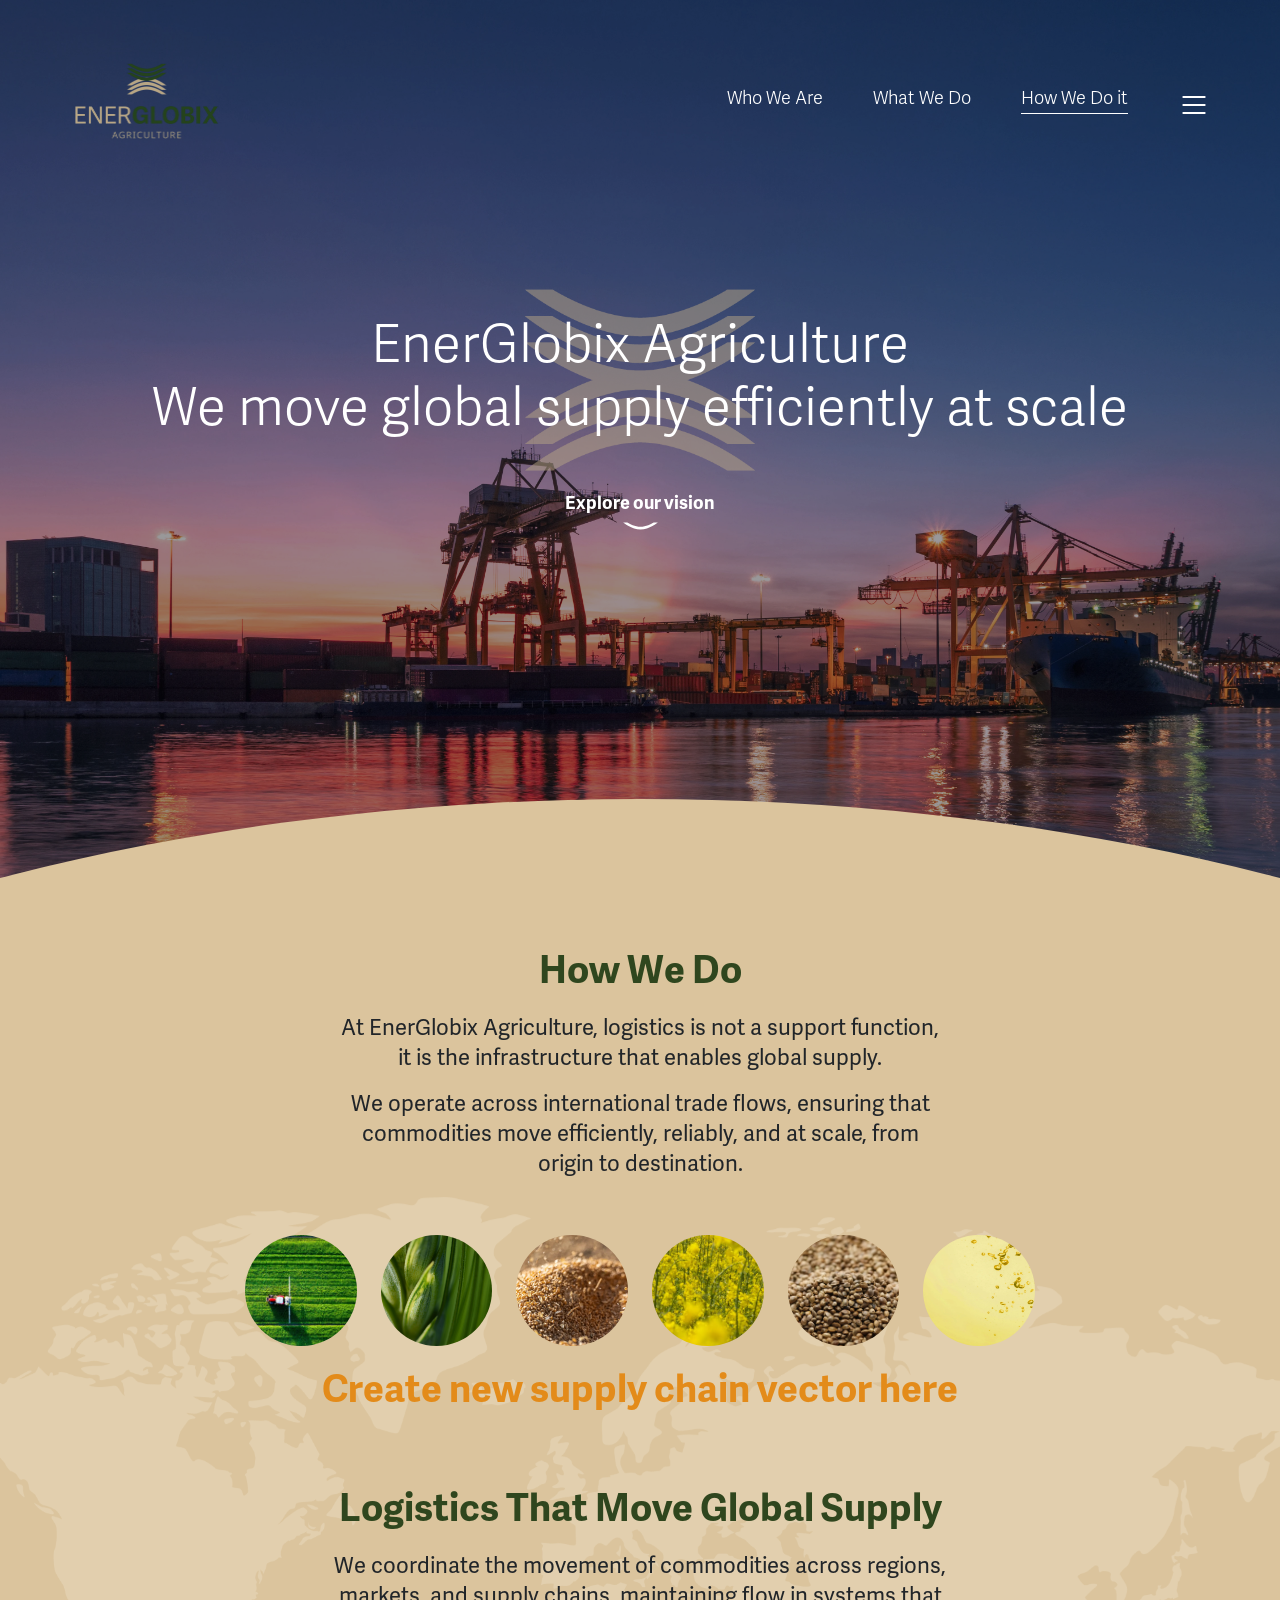
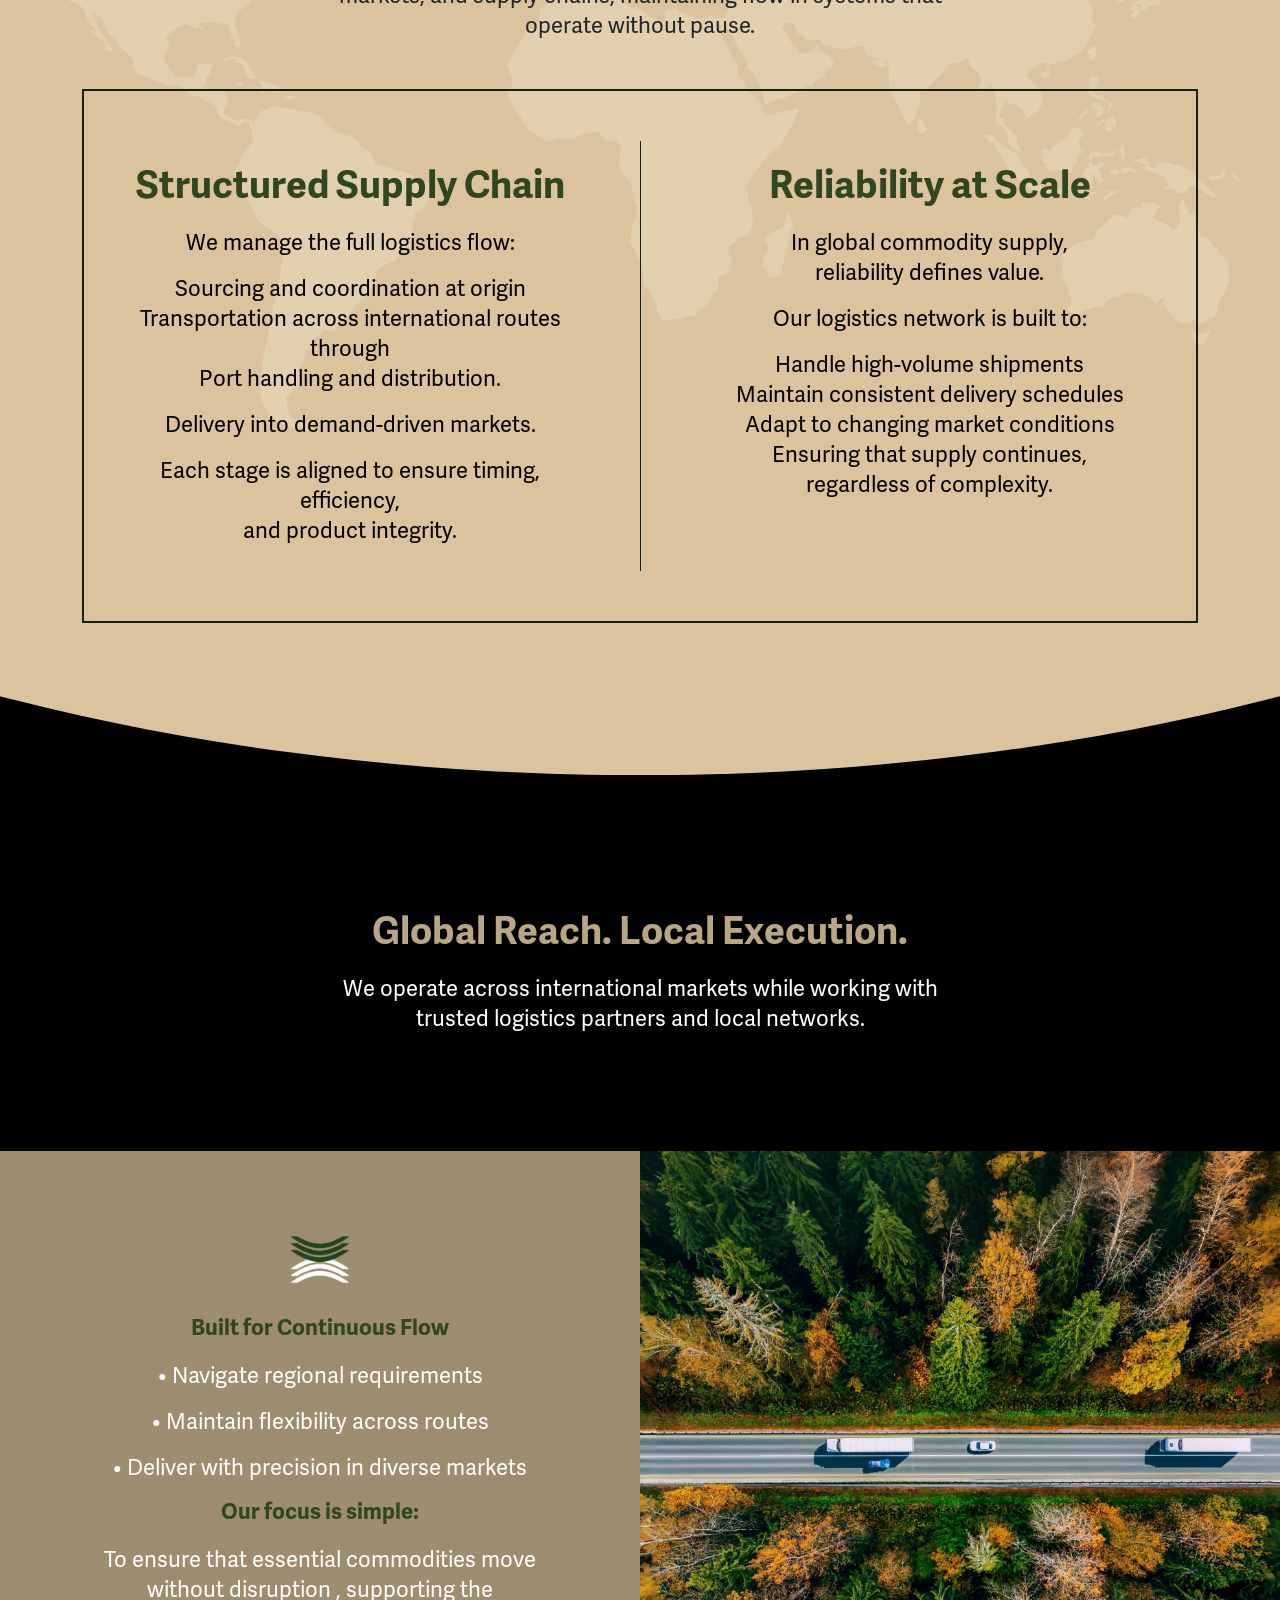
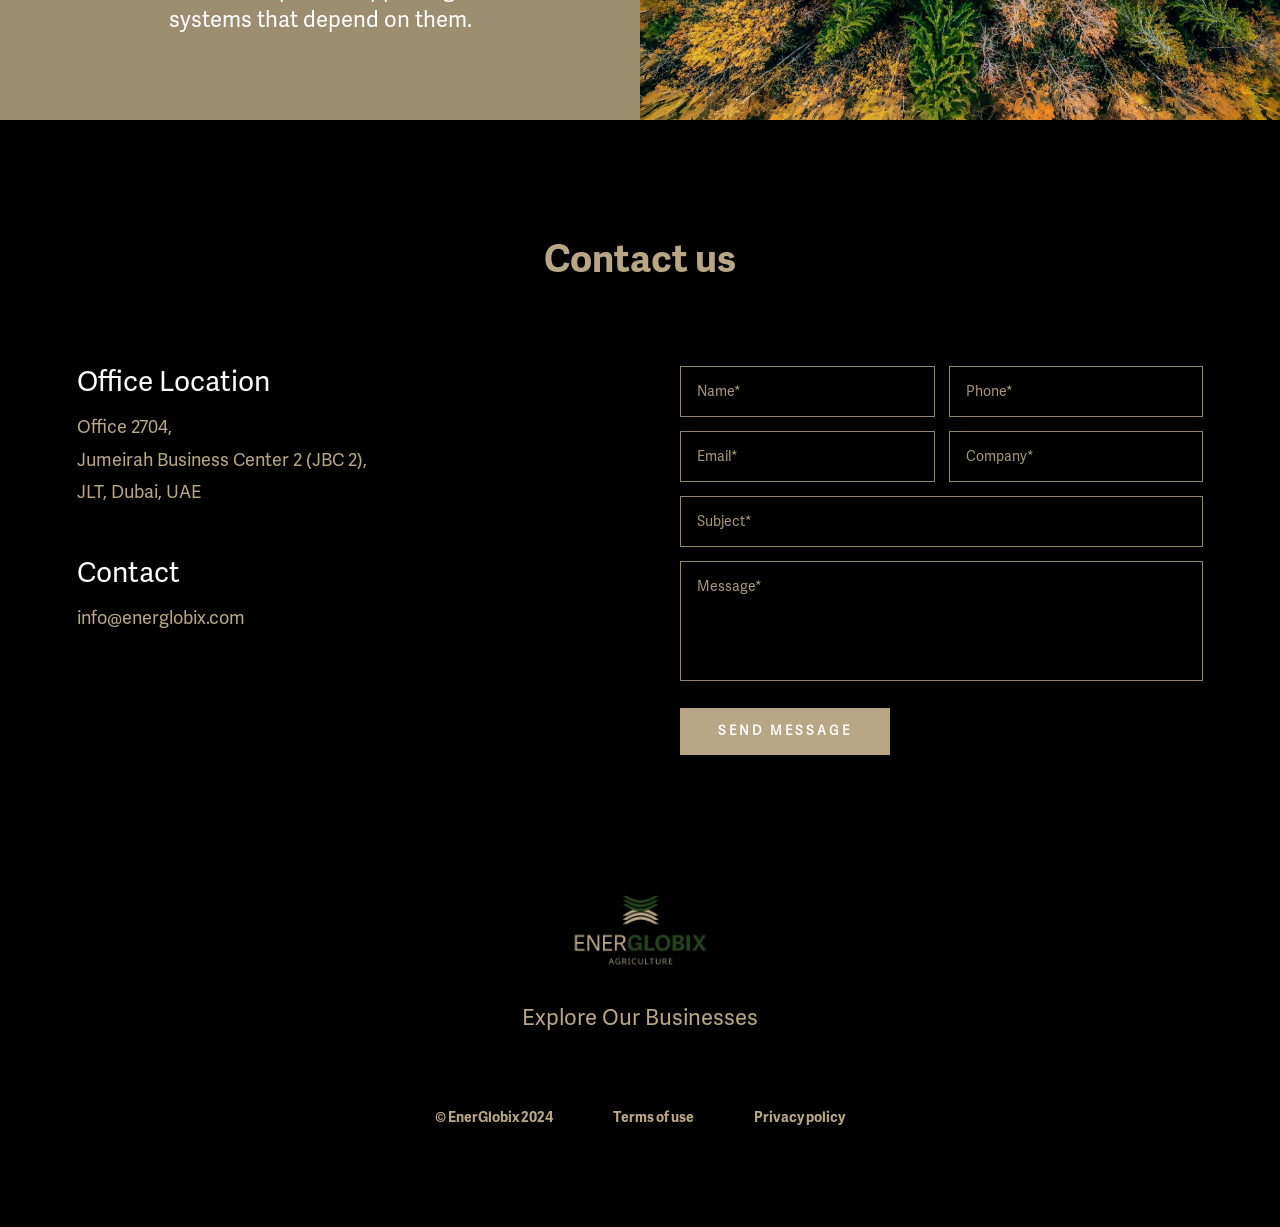
==== commit 889008c5: "adding all the chanegs" ====
--- a/how-we-do-it.html
+++ b/how-we-do-it.html
@@ -39,48 +39,82 @@
           <a href="index.html">
             <img src="assets/Links/logo.png" alt="" class="logo" />
           </a>
-          <button
-            class="nav-toggle"
-            onclick="toggleMobileMenu()"
-            aria-label="Toggle navigation"
-          >
-            &#9776;
-          </button>
-
-          <div class="navlinks">
-            <ul>
-              <a href="who-we-are.html"><li>Who We Are</li></a>
-              <a href="what-we-do.html"><li>What We Do</li></a>
-              <a href="how-we-do-it.html"
-                ><li class="active">How We Do it</li></a
+          <div class="navbar-right-side">
+            <div class="navlinks">
+              <ul>
+                <a href="who-we-are.html"><li>Who We Are</li></a>
+                <a href="what-we-do.html"><li>What We Do</li></a>
+                <a href="how-we-do-it.html"><li class="active">How We Do it</li></a>
+              </ul>
+            </div>
+
+            <!-- Hamburger Icon & Menu Dropdown Wrapper -->
+            <div class="menu-wrapper">
+              <button
+                class="hamburger-btn"
+                id="open-menu-btn"
+                aria-label="Toggle navigation"
               >
-            </ul>
-          </div>
-
-          <div class="navlinks-mobile">
-            <ul>
-              <li>
-                <a href="who-we-are.html" style="text-decoration: none;">
-                  <div class="link-header text-white">
-                    Who We Are
-                  </div>
-                </a>
-              </li>
-              <li>
-                <a href="what-we-do.html" style="text-decoration: none;">
-                  <div class="link-header text-white">
-                    What We Do
-                  </div>
-                </a>
-              </li>
-              <li>
-                <a href="how-we-do-it.html" style="text-decoration: none;">
-                  <div class="link-header text-white">
-                    How We Do it
-                  </div>
-                </a>
-              </li>
-            </ul>
+                <svg fill="none" stroke="currentColor" viewBox="0 0 24 24">
+                  <path
+                    stroke-linecap="round"
+                    stroke-linejoin="round"
+                    stroke-width="1.5"
+                    d="M4 6h16M4 12h16M4 18h16"
+                  ></path>
+                </svg>
+              </button>
+
+              <!-- Dropdown Menu / Sidebar -->
+              <div class="nav-menu-container" id="nav-menu">
+                <!-- Sidebar Close Button (only visible on mobile/tablet) -->
+                <button class="close-menu-btn" id="close-menu-btn" aria-label="Close navigation">
+                  <svg fill="none" stroke="currentColor" viewBox="0 0 24 24" width="24" height="24">
+                    <path stroke-linecap="round" stroke-linejoin="round" stroke-width="1.5" d="M6 18L18 6M6 6l12 12"></path>
+                  </svg>
+                </button>
+
+                <ul class="nav-menu-list">
+                  <li class="nav-menu-item">
+                    <a
+                      href="https://energlobixholding.kasehub.com/"
+                      class="nav-menu-link"
+                      >Holding</a
+                    >
+                  </li>
+                  <li class="nav-menu-item has-submenu">
+                    <a href="#" class="nav-menu-link toggle-submenu">
+                      Energy
+                      <svg class="submenu-arrow" fill="none" stroke="currentColor" viewBox="0 0 24 24" width="12" height="12">
+                        <path stroke-linecap="round" stroke-linejoin="round" stroke-width="2" d="M19 9l-7 7-7-7"></path>
+                      </svg>
+                    </a>
+                    <ul class="nav-submenu">
+                      <li><a href="https://energlobix.com/" class="submenu-link">Home</a></li>
+                      <li><a href="https://energlobix.com/whoweare/" class="submenu-link">Who We Are</a></li>
+                      <li><a href="https://energlobix.com/whatwedo/" class="submenu-link">What We Do</a></li>
+                      <li><a href="https://energlobix.com/howwedoit/" class="submenu-link">How We Do It</a></li>
+                      <li><a href="https://energlobix.com/insights/" class="submenu-link">Insights</a></li>
+                      <li><a href="https://energlobix.com/contact" class="submenu-link">Contact</a></li>
+                    </ul>
+                  </li>
+                  <li class="nav-menu-item has-submenu">
+                    <a href="#" class="nav-menu-link toggle-submenu">
+                      Agriculture
+                      <svg class="submenu-arrow" fill="none" stroke="currentColor" viewBox="0 0 24 24" width="12" height="12">
+                        <path stroke-linecap="round" stroke-linejoin="round" stroke-width="2" d="M19 9l-7 7-7-7"></path>
+                      </svg>
+                    </a>
+                    <ul class="nav-submenu">
+                      <li><a href="https://energlobixagriculture.kasehub.com/" class="submenu-link">Home</a></li>
+                      <li><a href="https://energlobixagriculture.kasehub.com/who-we-are.html" class="submenu-link">Who We Are</a></li>
+                      <li><a href="https://energlobixagriculture.kasehub.com/what-we-do.html" class="submenu-link">What We Do</a></li>
+                      <li><a href="https://energlobixagriculture.kasehub.com/how-we-do-it.html" class="submenu-link">How We Do It</a></li>
+                    </ul>
+                  </li>
+                </ul>
+              </div>
+            </div>
           </div>
         </div>
       </div>
@@ -561,11 +595,84 @@
         }
       }
 
-      // Mobile Menu Toggle
-      function toggleMobileMenu() {
-        const menu = document.querySelector(".navlinks-mobile");
-        menu.classList.toggle("active");
+      // Robust Menu Toggle and Accordion Logic
+      function initNavigationMenu() {
+        const openBtn = document.getElementById("open-menu-btn");
+        const navMenu = document.getElementById("nav-menu");
+        const closeBtn = document.getElementById("close-menu-btn");
+
+        if (!openBtn || !navMenu) return;
+
+        // Prevent duplicate listener binding
+        if (openBtn.dataset.bound) return;
+        openBtn.dataset.bound = "true";
+
+        openBtn.addEventListener("click", (e) => {
+          e.preventDefault();
+          e.stopPropagation();
+          navMenu.classList.toggle("active");
+        });
+
+        if (closeBtn) {
+          closeBtn.addEventListener("click", (e) => {
+            e.preventDefault();
+            e.stopPropagation();
+            navMenu.classList.remove("active");
+          });
+        }
+
+        // Close menu when clicking outside
+        document.addEventListener("click", (e) => {
+          if (navMenu.classList.contains("active") && !navMenu.contains(e.target) && !openBtn.contains(e.target)) {
+            navMenu.classList.remove("active");
+          }
+        });
       }
+
+      function initSubmenuAccordion() {
+        const submenuToggles = document.querySelectorAll(".toggle-submenu");
+        submenuToggles.forEach(toggle => {
+          if (toggle.dataset.bound) return;
+          toggle.dataset.bound = "true";
+
+          toggle.addEventListener("click", (e) => {
+            // Only execute on mobile/tablet (below 992px)
+            if (window.innerWidth < 992) {
+              e.preventDefault();
+              e.stopPropagation();
+              const parentLi = toggle.closest(".has-submenu");
+              const submenu = parentLi.querySelector(".nav-submenu");
+              
+              // Close other submenus first (accordion behavior)
+              document.querySelectorAll(".nav-submenu").forEach(sub => {
+                if (sub !== submenu) sub.classList.remove("open");
+              });
+              document.querySelectorAll(".has-submenu").forEach(li => {
+                if (li !== parentLi) li.classList.remove("active");
+              });
+              
+              submenu.classList.toggle("open");
+              parentLi.classList.toggle("active");
+            }
+          });
+        });
+      }
+
+      // Initialize instantly
+      initNavigationMenu();
+      initSubmenuAccordion();
+
+      // Initialize on DOMContentLoaded
+      document.addEventListener("DOMContentLoaded", () => {
+        initNavigationMenu();
+        initSubmenuAccordion();
+      });
+
+      // Initialize on Window Load
+      window.addEventListener("load", () => {
+        initNavigationMenu();
+        initSubmenuAccordion();
+      });
 
       // Dynamic padding logic for accordion div
       document.addEventListener("DOMContentLoaded", () => {
--- a/style/local.css
+++ b/style/local.css
@@ -2152,3 +2152,248 @@
     padding-top: 360px;
   }
 }
+
+/* Hamburger Icon & Premium Dropdown Navigation Menu & Mobile Sidebar */
+.hamburger-btn {
+  background: none;
+  border: none;
+  color: #fff;
+  padding: 0;
+  cursor: pointer;
+  pointer-events: auto;
+  margin-top: 0.5rem;
+  transition: color 0.15s ease-in-out;
+}
+
+.hamburger-btn:hover {
+  color: #d1d5db;
+}
+
+.hamburger-btn svg {
+  width: 2rem;
+  height: 2rem;
+}
+
+.menu-wrapper {
+  position: relative;
+  pointer-events: auto;
+}
+
+.nav-menu-container {
+  position: fixed;
+  top: 0;
+  right: -320px; /* hidden off-screen by default on mobile */
+  width: 300px;
+  height: 100vh;
+  background-color: rgba(0, 0, 0, 0.96);
+  backdrop-filter: blur(12px);
+  border-left: 1px solid rgba(255, 255, 255, 0.1);
+  z-index: 1000;
+  display: flex;
+  flex-direction: column;
+  padding: 2rem 1.5rem;
+  transition: right 0.4s cubic-bezier(0.4, 0, 0.2, 1);
+  pointer-events: none;
+  overflow-y: auto;
+  box-sizing: border-box;
+}
+
+.nav-menu-container.active {
+  right: 0; /* slide in on mobile */
+  pointer-events: auto;
+}
+
+.close-menu-btn {
+  align-self: flex-end;
+  background: none;
+  border: none;
+  color: #fff;
+  cursor: pointer;
+  padding: 0.5rem;
+  margin-bottom: 1.5rem;
+  transition: color 0.15s ease-in-out;
+}
+
+.close-menu-btn:hover {
+  color: #c2b18f;
+}
+
+/* Desktop dropdown styling */
+@media (min-width: 992px) {
+  .nav-menu-container {
+    position: absolute !important;
+    top: 100% !important;
+    right: 0 !important;
+    left: auto !important;
+    width: 250px !important;
+    height: auto !important;
+    background-color: rgba(0, 0, 0, 0.95) !important;
+    backdrop-filter: blur(8px) !important;
+    border: 1px solid rgba(255, 255, 255, 0.1) !important;
+    border-radius: 0.5rem !important;
+    z-index: 1000 !important;
+    padding: 0.5rem 0 !important;
+    opacity: 0 !important;
+    visibility: hidden !important;
+    transform: translateY(-10px) !important;
+    transition: all 0.3s cubic-bezier(0.4, 0, 0.2, 1) !important;
+    overflow-y: visible !important; /* to allow submenus to fly out */
+  }
+
+  .nav-menu-container.active {
+    opacity: 1 !important;
+    visibility: visible !important;
+    transform: translateY(0) !important;
+    pointer-events: auto !important;
+  }
+
+  .close-menu-btn {
+    display: none !important;
+  }
+}
+
+.nav-menu-list {
+  list-style: none !important;
+  padding: 0 !important;
+  margin: 0 !important;
+  display: flex !important;
+  flex-direction: column !important;
+  gap: 0 !important;
+  width: 100% !important;
+}
+
+.nav-menu-item {
+  margin: 0 !important;
+  width: 100% !important;
+  text-align: left !important;
+  padding: 0 !important;
+}
+
+.nav-menu-link {
+  color: #fff !important;
+  font-size: 0.9rem !important;
+  font-weight: 400 !important;
+  letter-spacing: 0.1em !important;
+  text-decoration: none !important;
+  text-transform: uppercase !important;
+  display: flex !important;
+  justify-content: space-between !important;
+  align-items: center !important;
+  padding: 1rem 1.5rem !important;
+  transition: background-color 0.2s ease, color 0.2s ease !important;
+  width: 100% !important;
+  box-sizing: border-box !important;
+}
+
+.nav-menu-link:hover {
+  color: #c2b18f !important;
+  background-color: rgba(255, 255, 255, 0.05) !important;
+}
+
+/* Submenu styles */
+.nav-submenu {
+  list-style: none !important;
+  padding: 0 !important;
+  margin: 0 !important;
+  display: flex !important;
+  flex-direction: column !important;
+  gap: 0 !important;
+  width: 100% !important;
+}
+
+.submenu-link {
+  color: #fff !important;
+  text-decoration: none !important;
+  transition: color 0.2s ease, background-color 0.2s ease !important;
+  display: block !important;
+  width: 100% !important;
+  box-sizing: border-box !important;
+}
+
+.submenu-arrow {
+  transition: transform 0.2s ease-in-out !important;
+  margin-left: 0.5rem !important;
+  vertical-align: middle !important;
+}
+
+/* Mobile/Tablet Submenu Accordion styles */
+@media (max-width: 991.98px) {
+  .nav-submenu {
+    display: none !important;
+    padding-left: 1.5rem !important;
+    margin: 0.5rem 0 1rem 0 !important;
+  }
+
+  .nav-submenu.open {
+    display: flex !important;
+    flex-direction: column !important;
+  }
+
+  .submenu-link {
+    color: #ccc !important;
+    font-size: 0.9rem !important;
+    display: block !important;
+    padding: 0.6rem 0 !important;
+  }
+
+  .submenu-link:hover {
+    color: #c2b18f !important;
+  }
+
+  .has-submenu.active > .nav-menu-link .submenu-arrow {
+    transform: rotate(180deg) !important;
+  }
+}
+
+/* Desktop flyout submenus */
+@media (min-width: 992px) {
+  .nav-menu-item {
+    position: relative !important;
+  }
+
+  .nav-submenu {
+    position: absolute !important;
+    top: 0 !important;
+    right: 100% !important;
+    left: auto !important;
+    margin-right: 0.5rem !important;
+    width: 220px !important;
+    background-color: rgba(0, 0, 0, 0.95) !important;
+    backdrop-filter: blur(10px) !important;
+    border: 1px solid rgba(255, 255, 255, 0.1) !important;
+    border-radius: 0.5rem !important;
+    padding: 0.5rem 0 !important;
+    opacity: 0 !important;
+    visibility: hidden !important;
+    transform: translateX(10px) !important;
+    transition: all 0.3s cubic-bezier(0.4, 0, 0.2, 1) !important;
+  }
+
+  .nav-menu-item.has-submenu:hover > .nav-submenu {
+    opacity: 1 !important;
+    visibility: visible !important;
+    transform: translateX(0) !important;
+  }
+
+  .submenu-link {
+    font-size: 0.9rem !important;
+    text-transform: uppercase !important;
+    display: block !important;
+    padding: 0.75rem 1.5rem !important;
+  }
+
+  .submenu-link:hover {
+    color: #c2b18f !important;
+    background-color: rgba(255, 255, 255, 0.05) !important;
+  }
+
+  .submenu-arrow {
+    transform: rotate(270deg) !important; /* point right on desktop dropdown */
+  }
+}
+
+.navbar-right-side {
+  display: flex;
+  align-items: center;
+  gap: 50px;
+}
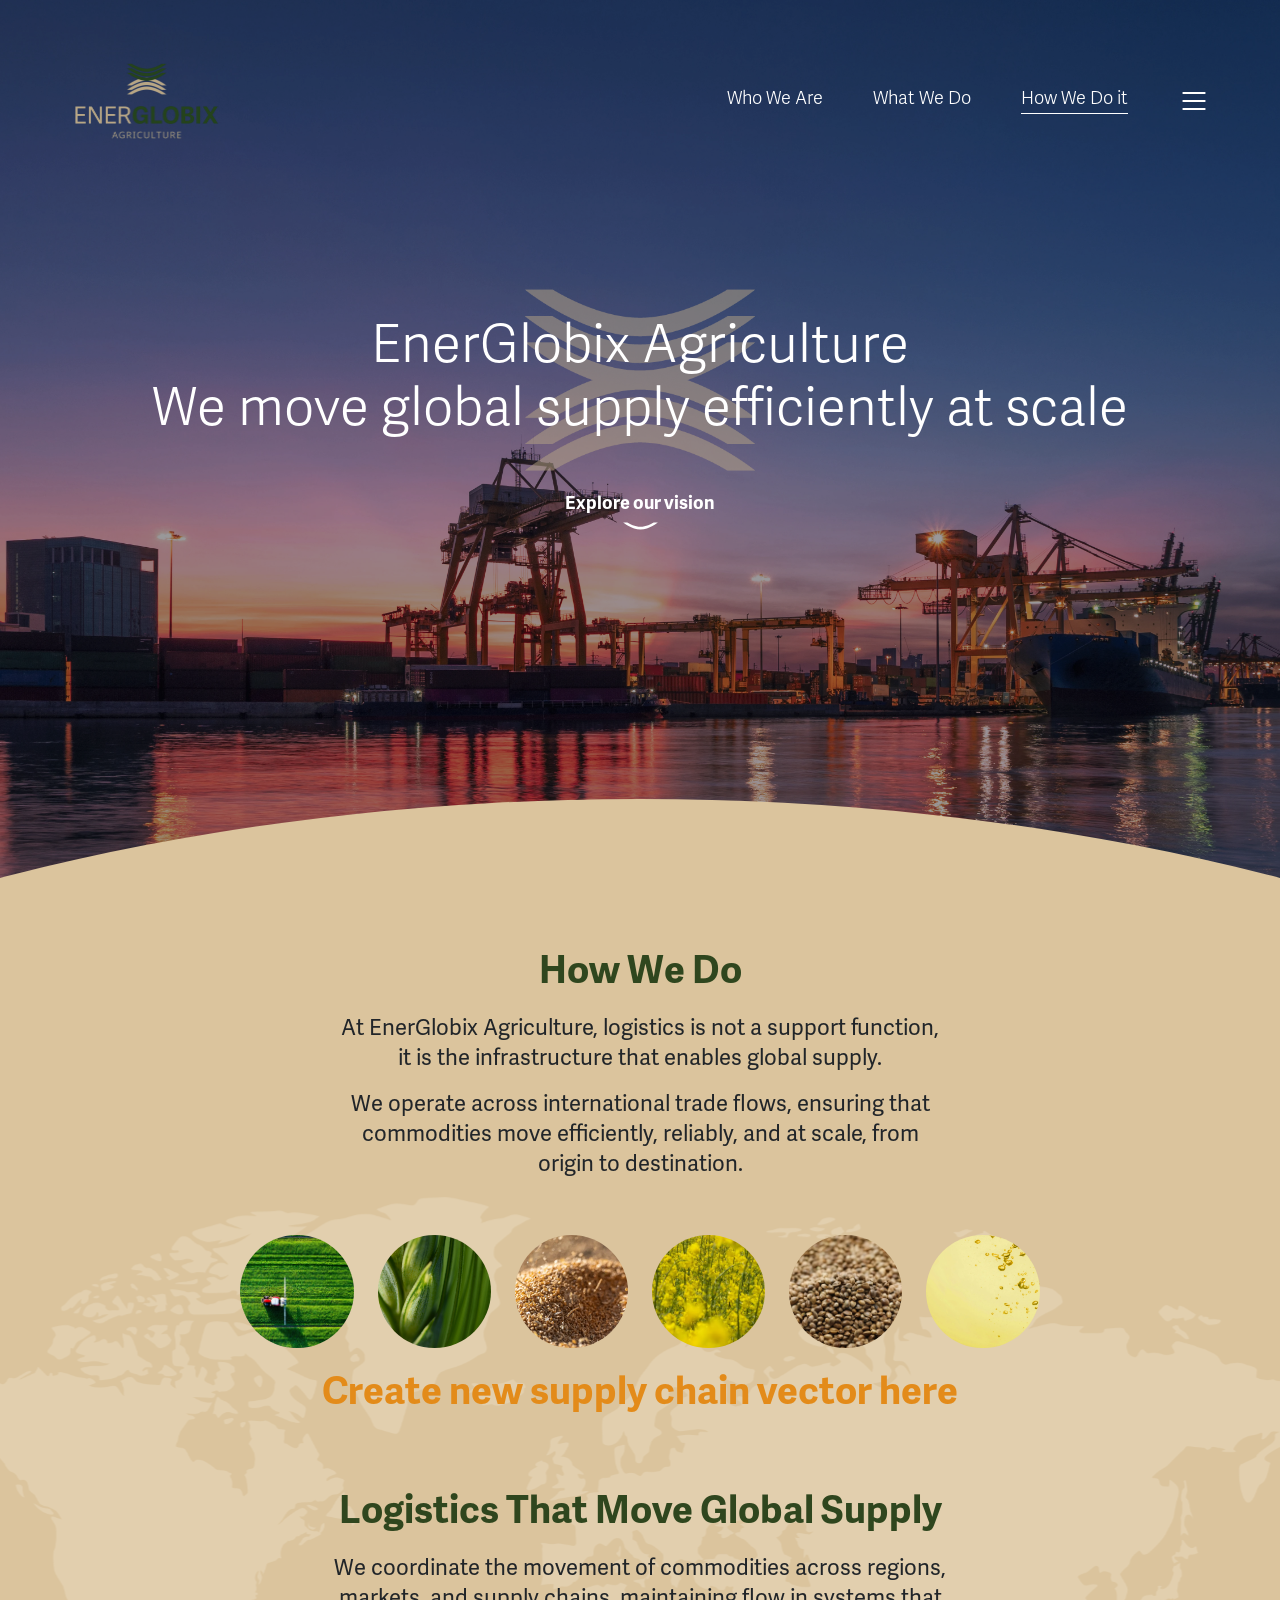
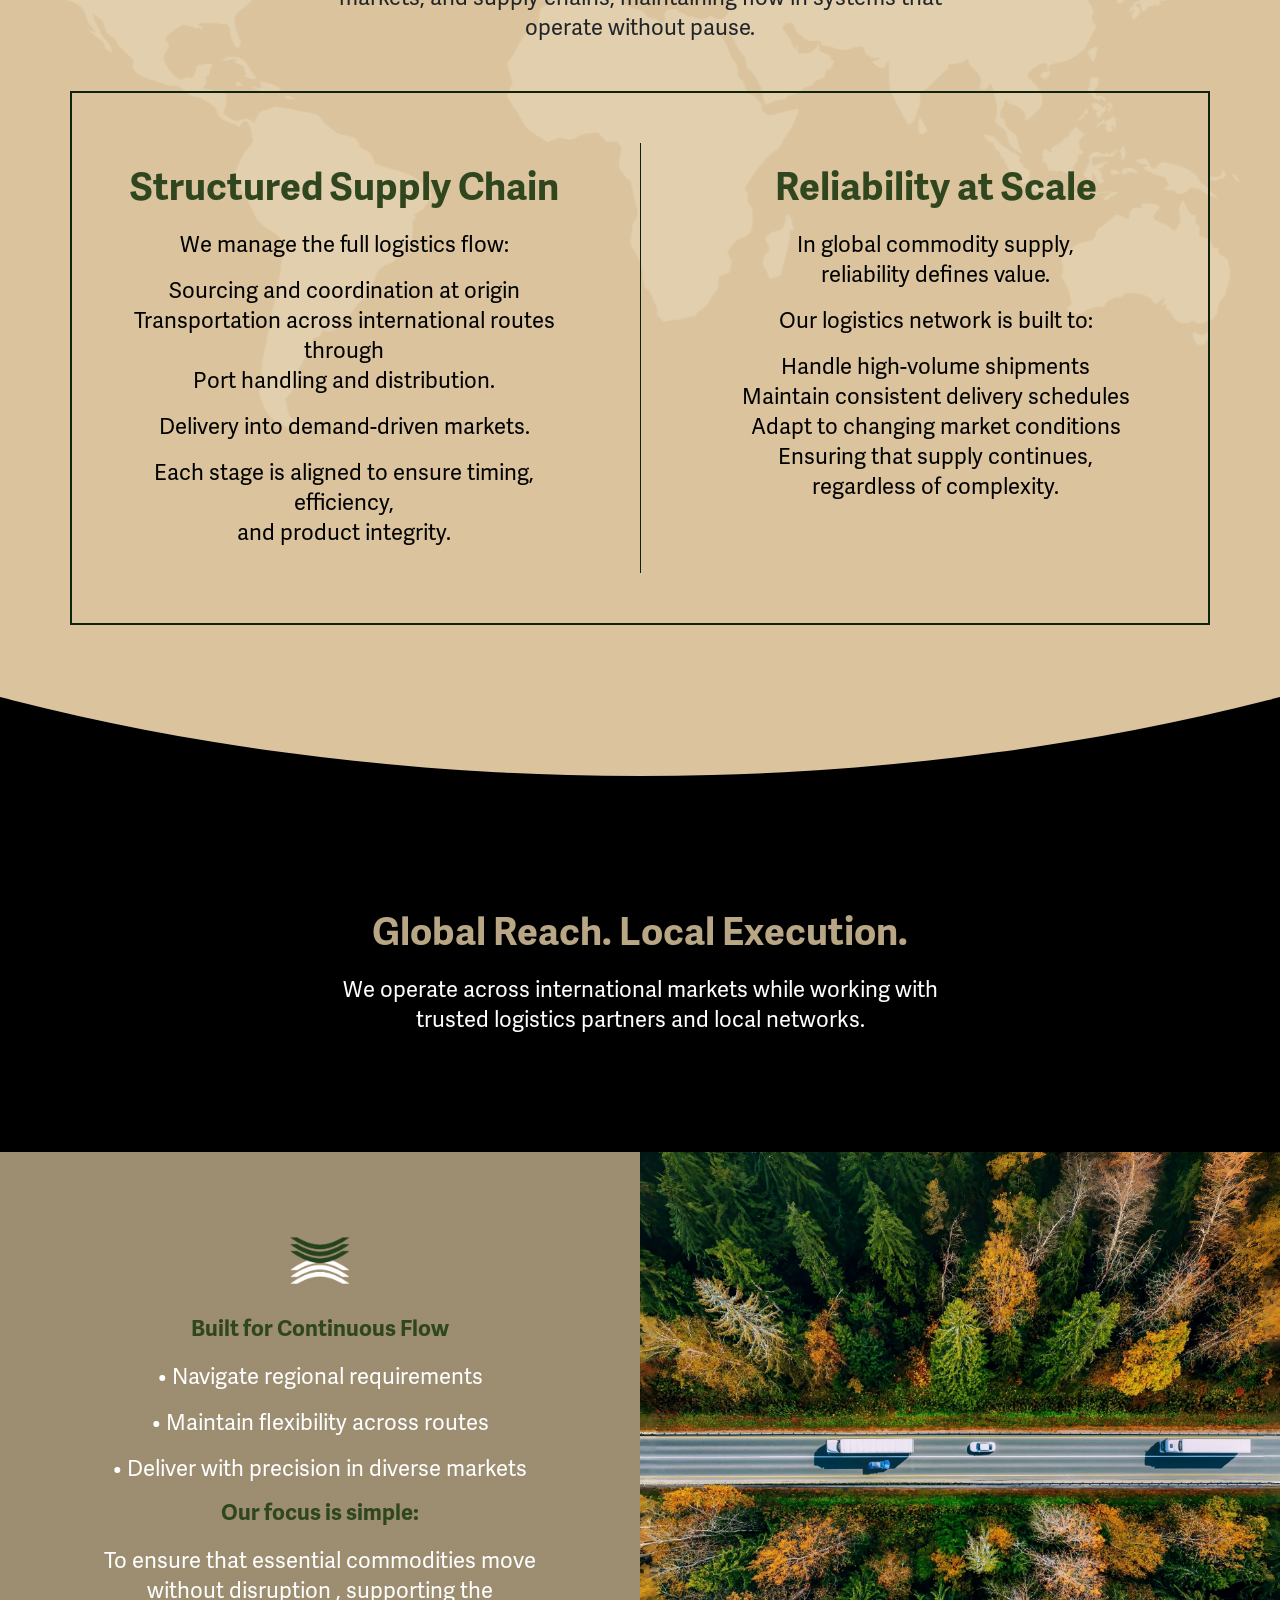
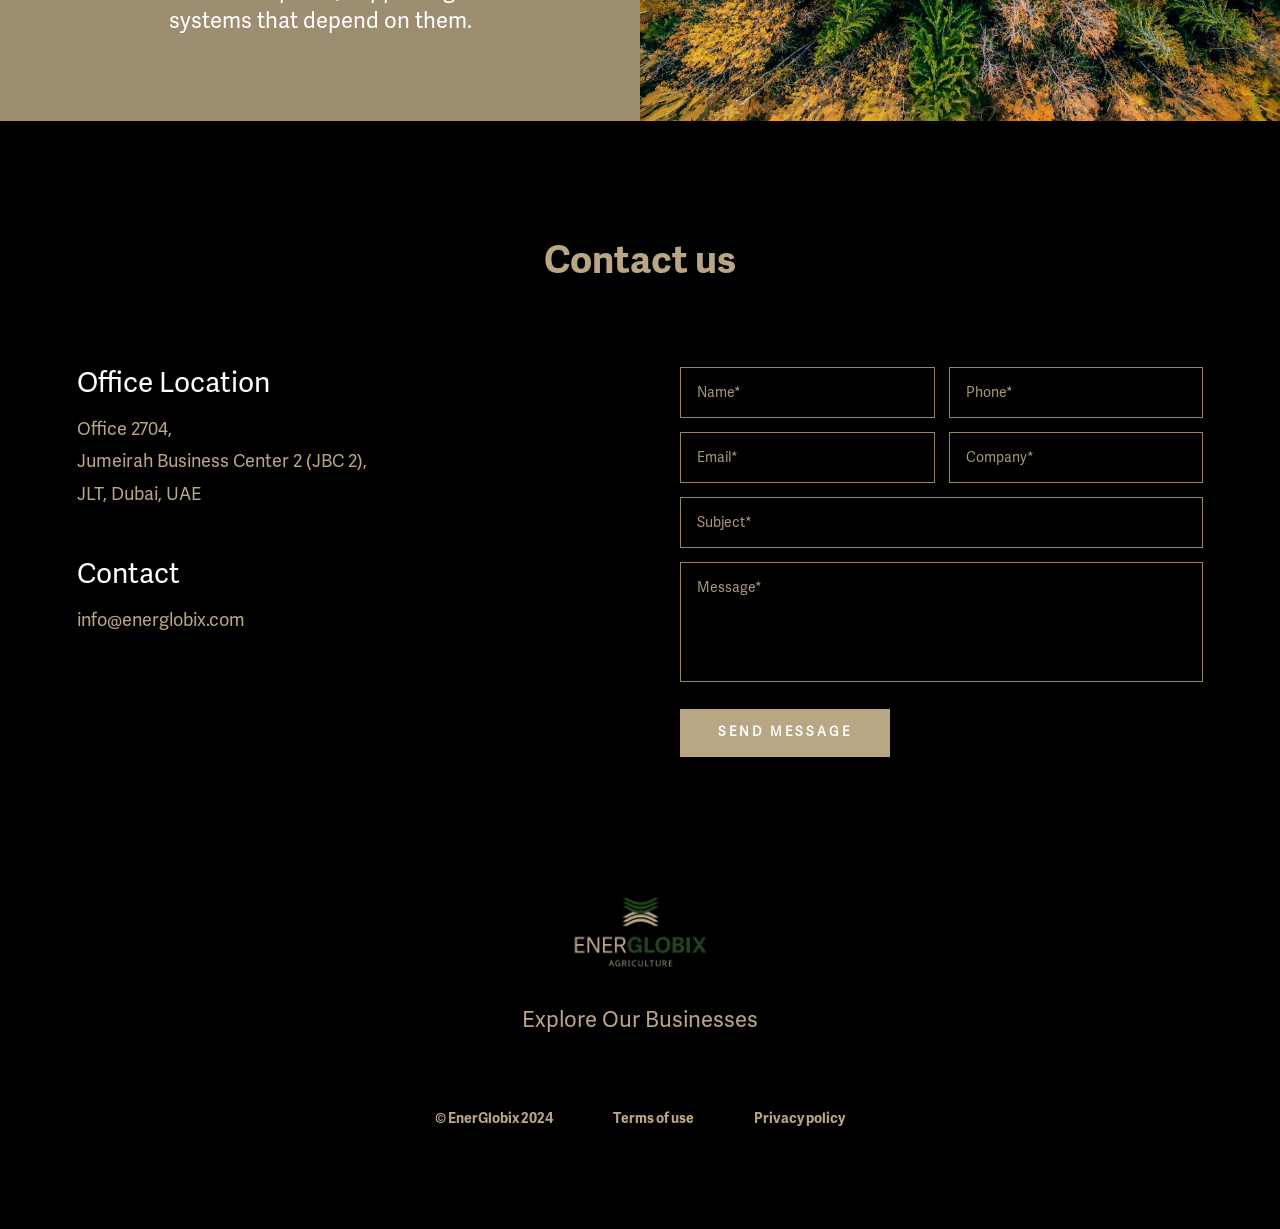
==== commit cd68b67e: "added the spacing properly" ====
--- a/how-we-do-it.html
+++ b/how-we-do-it.html
@@ -180,7 +180,7 @@
           </div>
 
           <div
-            class="container energlobix__text font-adelle-sans-regular mt-3 text-center text-[--black-color]"
+            class="container energlobix__text font-adelle-sans-regular mt-3 px-0 text-center text-[--black-color]"
           >
             At EnerGlobix Agriculture, logistics is not a support function,
 
@@ -189,7 +189,7 @@
           </div>
 
           <div
-            class="container energlobix__text font-adelle-sans-regular mt-3 text-center text-[--black-color]"
+            class="container energlobix__text font-adelle-sans-regular mt-3 px-0 text-center text-[--black-color]"
           >
             We operate across international trade flows, ensuring that
             <br class="hide-on-mobile" />
@@ -198,9 +198,9 @@
             origin to destination.
           </div>
 
-          <div class="container" style="margin-top: 3.5rem;">
+          <div class="" style="margin-top: 3.5rem;">
             <div
-              class="d-flex justify-content-center align-items-center flex-wrap gap-2 gap-md-3 gap-lg-4"
+              class="circle-grid-container d-flex justify-content-center align-items-center flex-wrap gap-0 gap-md-3 gap-lg-4 px-1"
             >
               <div class="circle-placeholder circle-1"></div>
               <div class="circle-placeholder circle-2"></div>
@@ -211,7 +211,7 @@
             </div>
 
             <div
-              class="container energlobix__title font-adelle-sans-bold text-center text-orange fw-bold d-flex justify-content-center flex-wrap gap-3 gap-md-4 mt-4"
+              class="container energlobix__title px-0 font-adelle-sans-bold text-center text-orange fw-bold d-flex justify-content-center flex-wrap gap-3 gap-md-4 mt-4"
             >
               Create new supply chain vector here
             </div>
@@ -224,7 +224,7 @@
             </div>
 
             <div
-              class="container energlobix__text font-adelle-sans-regular mt-3 text-center text-[--black-color]"
+              class="container energlobix__text font-adelle-sans-regular mt-3 px-0 text-center text-[--black-color]"
             >
               We coordinate the movement of commodities across regions,
 
@@ -332,7 +332,7 @@
           </div>
 
           <div
-            class="container energlobix__text font-adelle-sans-regular mt-3 text-center text-white"
+            class="container energlobix__text font-adelle-sans-regular mt-3 px-0 text-center text-white"
           >
             We operate across international markets while working with
 
@@ -442,7 +442,7 @@
           </h1>
 
           <!-- Main Row -->
-          <div class="contact-layout">
+          <div class="contact-layout px-0">
             <!-- LEFT -->
             <div class="contact-info">
               <div class="mb-5">
--- a/style/local.css
+++ b/style/local.css
@@ -895,7 +895,7 @@
 .who-we-are-about-section {
   position: relative;
   margin-top: -335px;
-  background-image: url("../assets/Links/compressed-img/bg-images/circle-who-new.svg");
+  background-image: url("[data-uri]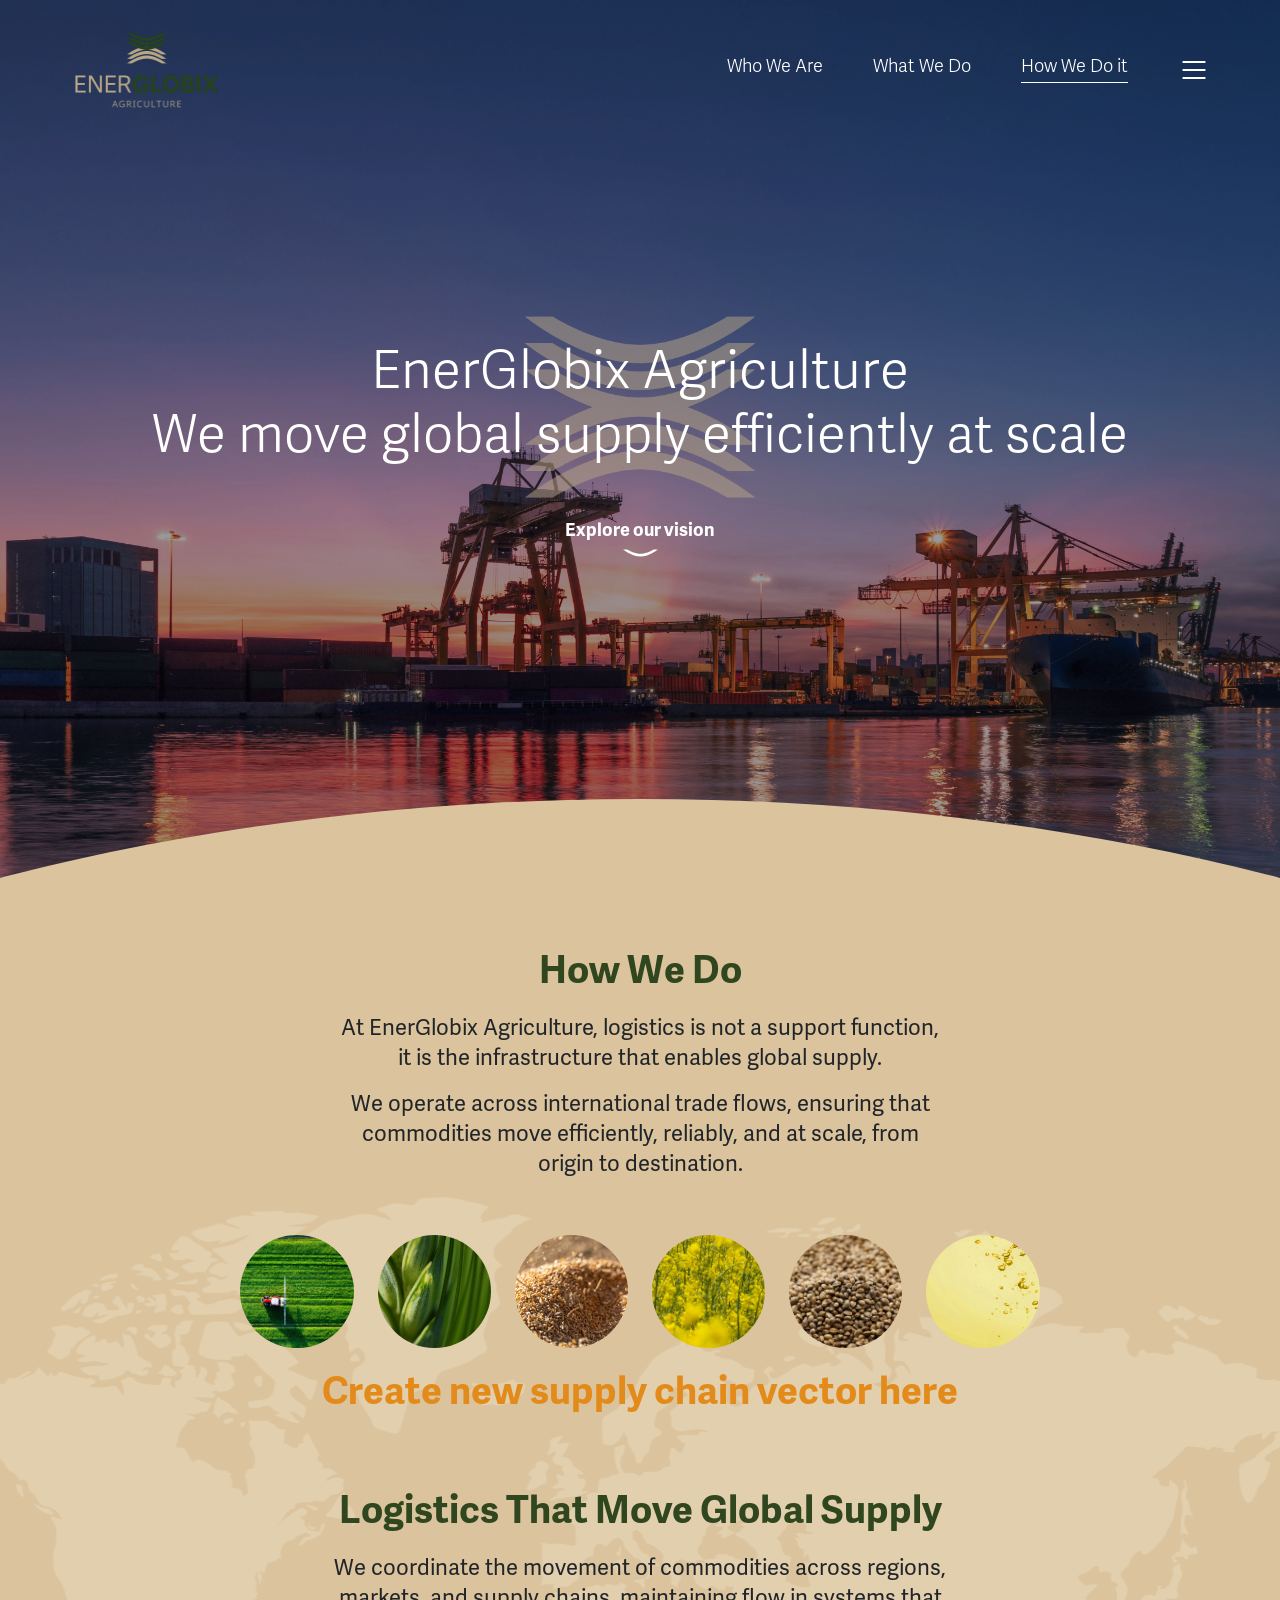
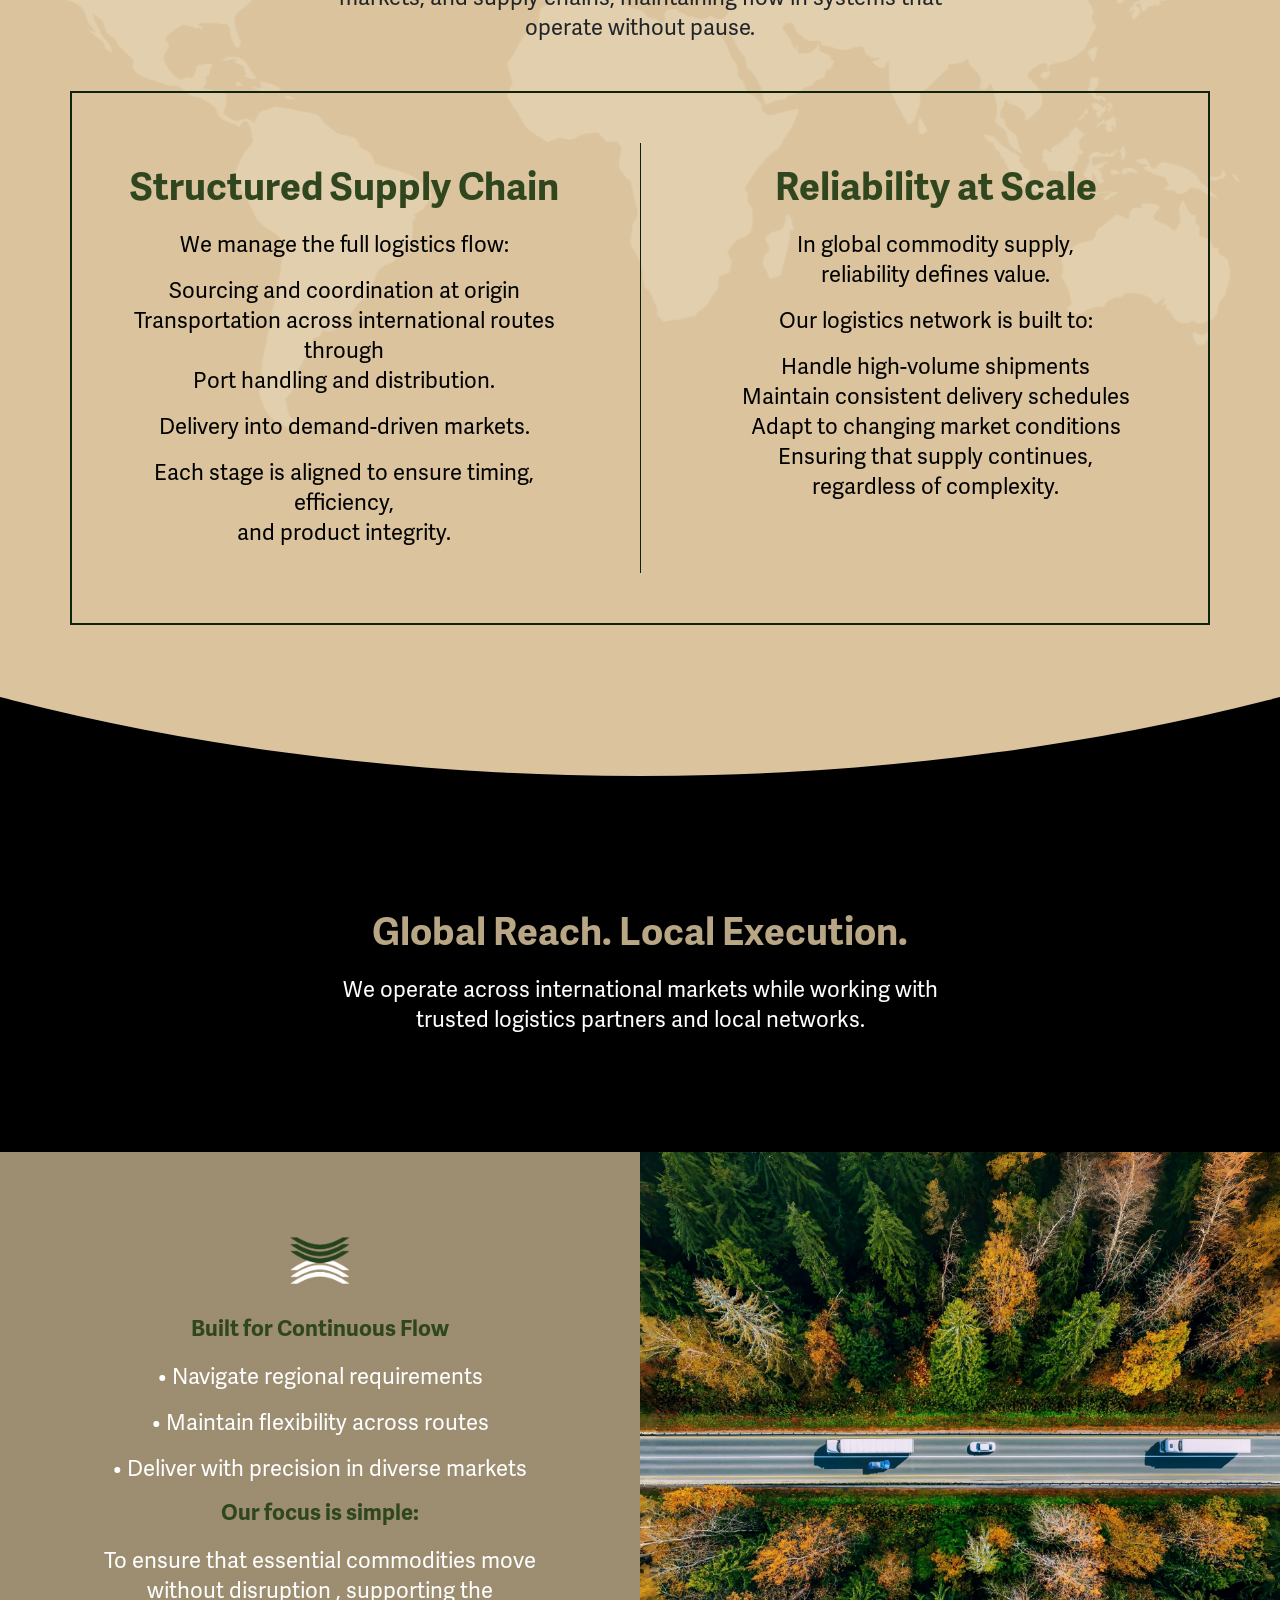
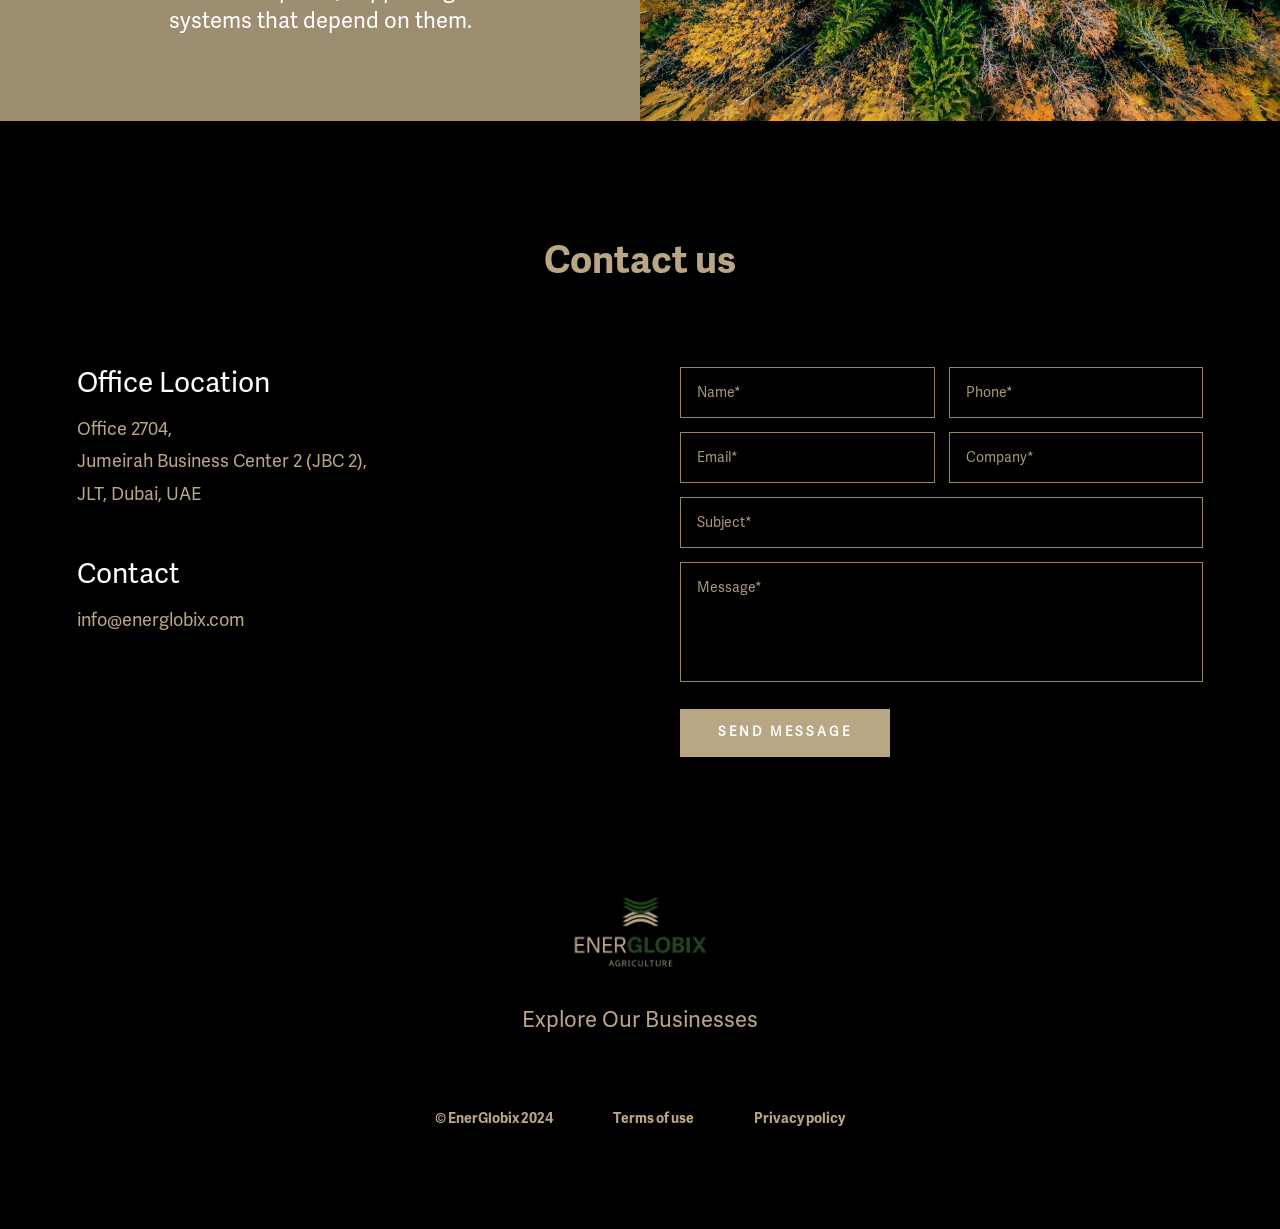
==== commit 8eccdc89: "adding all the changes" ====
--- a/how-we-do-it.html
+++ b/how-we-do-it.html
@@ -704,6 +704,22 @@
           setTimeout(adjustOverlapPadding, 100);
         }
       });
+
+      // Dynamic padding-top on hero-content-wrapper based on navbar height
+      document.addEventListener("DOMContentLoaded", () => {
+        const navbar = document.querySelector(".energlobix__navbar");
+        const heroWrapper = document.querySelector(".hero-content-wrapper");
+        if (navbar && heroWrapper) {
+          function syncNavbarPadding() {
+            const navHeight = navbar.getBoundingClientRect().height;
+            heroWrapper.style.paddingTop = navHeight + "px";
+          }
+          syncNavbarPadding();
+          window.addEventListener("resize", syncNavbarPadding);
+          const navResizeObserver = new ResizeObserver(syncNavbarPadding);
+          navResizeObserver.observe(navbar);
+        }
+      });
     </script>
   </body>
 </html>
--- a/style/local.css
+++ b/style/local.css
@@ -398,12 +398,12 @@
 
 /* Base styles for the navbar */
 .energlobix__navbar {
-  height: 202.937px;
+  /* height: auto — measured dynamically by JS */
   display: flex;
   justify-content: space-between;
   align-items: center;
-  align-items: center;
-  padding: 1rem 0;
+  padding: 2rem 0;
+  padding-bottom: 0 !important;
   width: 100%;
   max-width: 1320px;
   position: absolute;
@@ -709,16 +709,15 @@
 }
 
 .hero-content-wrapper {
-  /* position: absolute;
-  top: 0;
-  left: 0; */
+  position: relative;
+  z-index: 2;
   width: 100%;
-  height: calc(100% - 280px);
+  height: calc(100% - 335px); /* = abs(.about-section margin-top) on desktop */
   display: flex;
   flex-direction: column;
   justify-content: center;
   align-items: center;
-  /* background-color: red; */
+  /* padding-top set dynamically by JS based on navbar height */
 }
 
 .green-map-bg {
@@ -735,11 +734,7 @@
   background-repeat: no-repeat;
 }
 
-@media (max-width: 992px) {
-  .hero-content-wrapper {
-    height: calc(100% - 335px);
-  }
-}
+/* hero-content-wrapper 992px override removed — desktop uses 335px, mobile uses 535px */
 
 .hero-mid-section {
   position: relative;
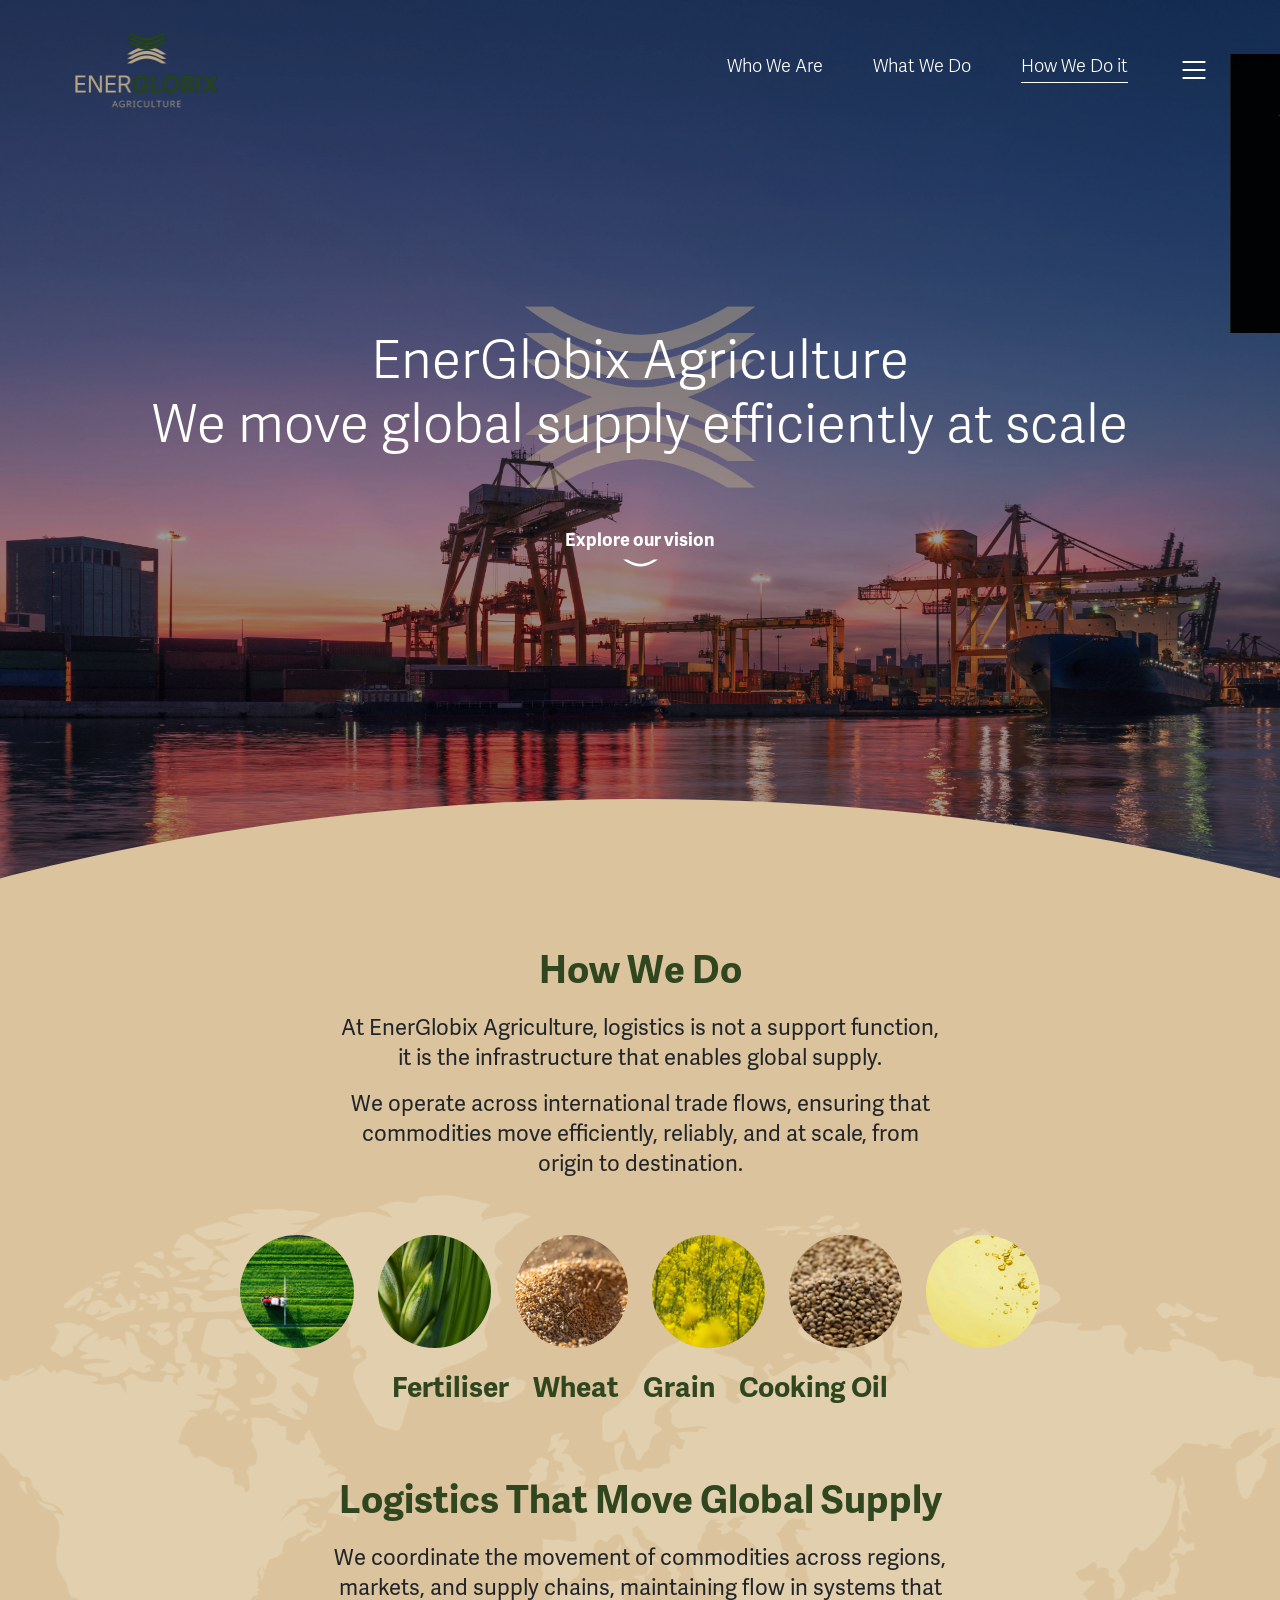
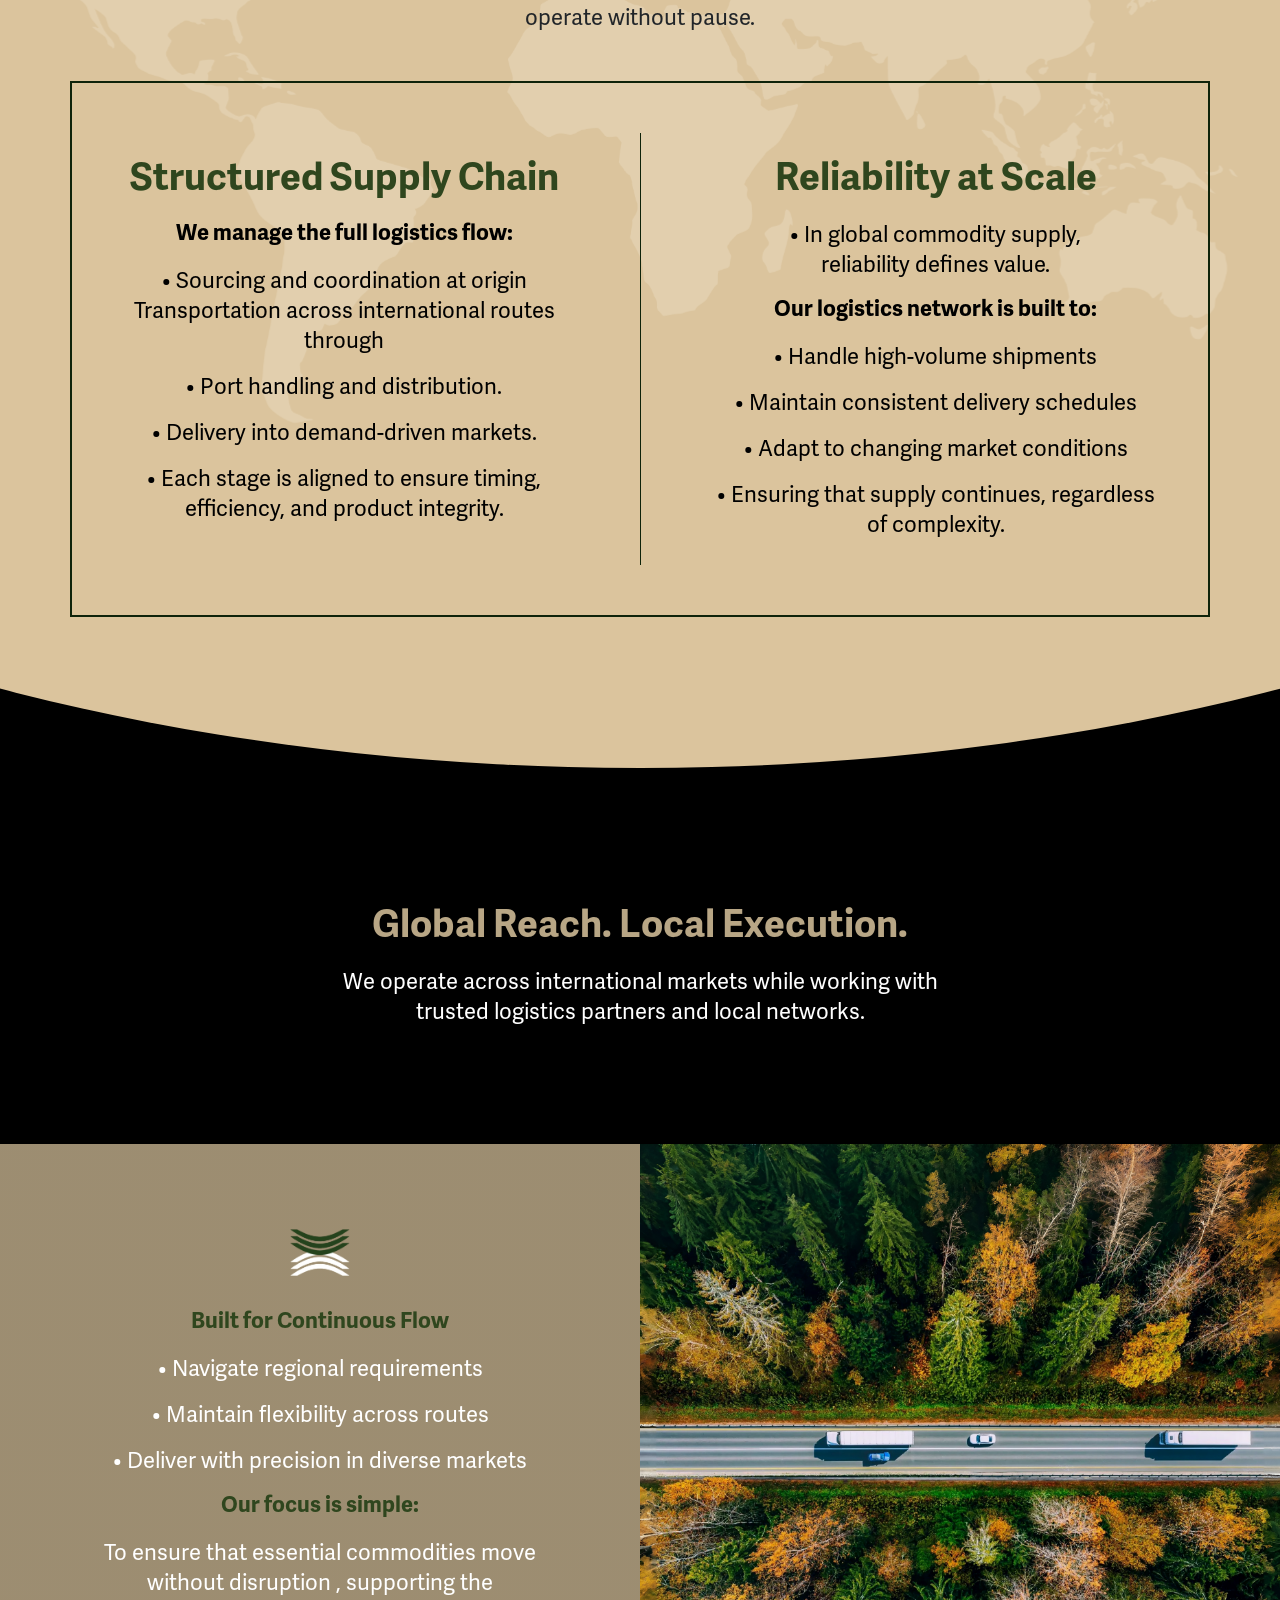
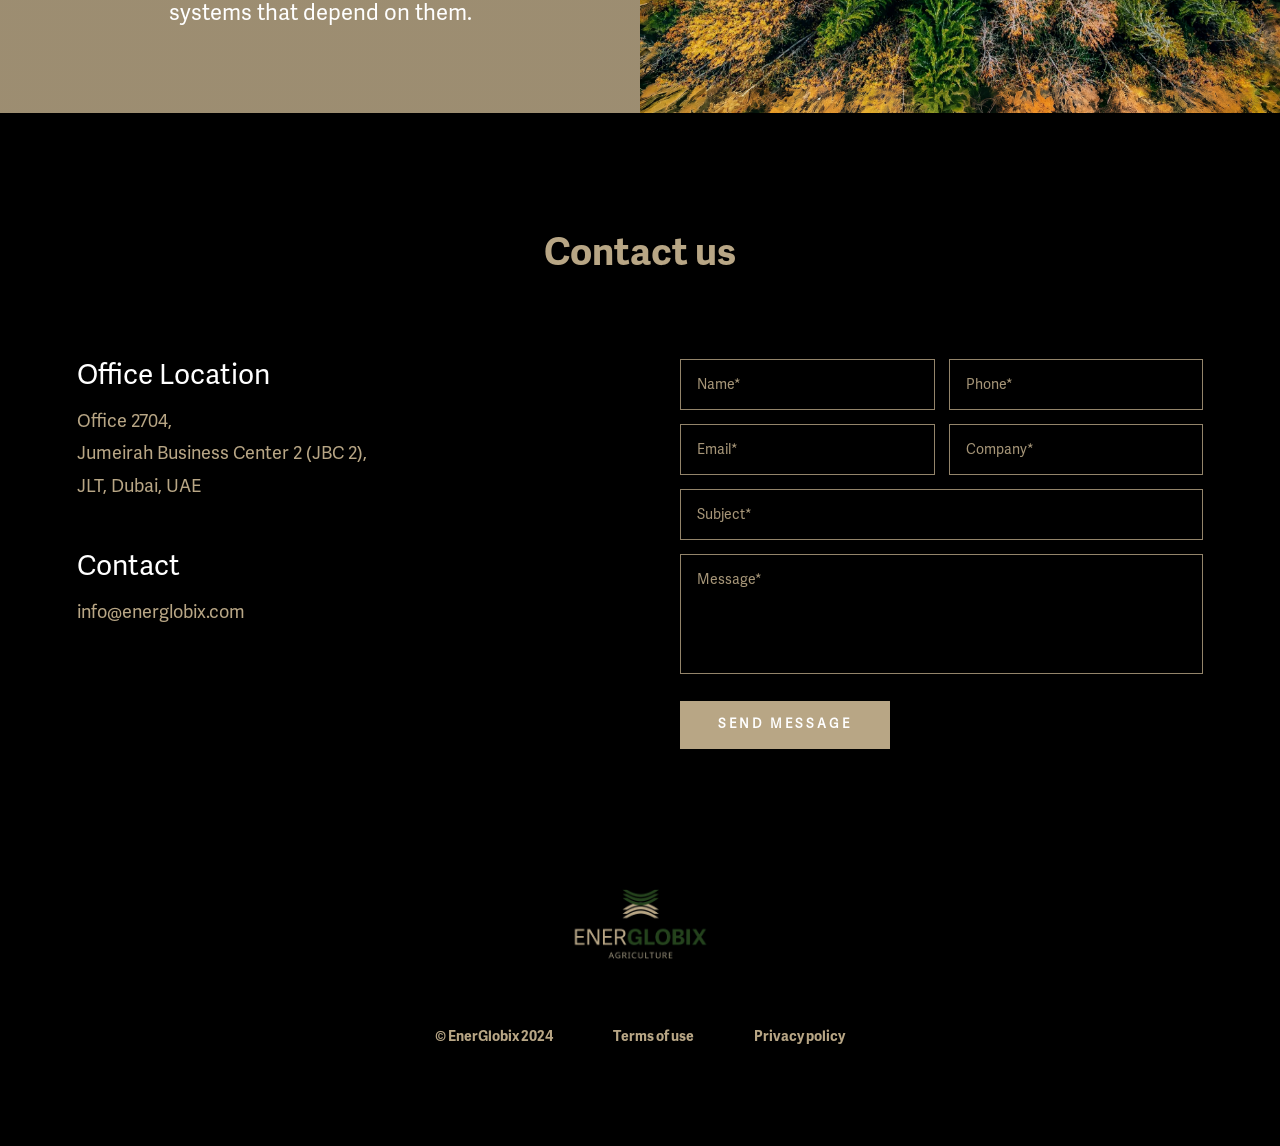
==== commit 2428159e: "adding  all the changes" ====
--- a/how-we-do-it.html
+++ b/how-we-do-it.html
@@ -75,13 +75,24 @@
                 </button>
 
                 <ul class="nav-menu-list">
-                  <li class="nav-menu-item">
-                    <a
-                      href="https://energlobixholding.kasehub.com/"
-                      class="nav-menu-link"
-                      >Holding</a
-                    >
+
+                  <li class="nav-menu-item has-submenu">
+                    <a href="#" class="nav-menu-link toggle-submenu">
+                      Agriculture
+                      <svg class="submenu-arrow" fill="none" stroke="currentColor" viewBox="0 0 24 24" width="12" height="12">
+                        <path stroke-linecap="round" stroke-linejoin="round" stroke-width="2" d="M19 9l-7 7-7-7"></path>
+                      </svg>
+                    </a>
+                    <ul class="nav-submenu">
+                      <li><a href="https://energlobixagriculture.kasehub.com/" class="submenu-link">Home</a></li>
+                      <li><a href="https://energlobixagriculture.kasehub.com/who-we-are.html" class="submenu-link">Who We Are</a></li>
+                      <li><a href="https://energlobixagriculture.kasehub.com/what-we-do.html" class="submenu-link">What We Do</a></li>
+                      <li><a href="https://energlobixagriculture.kasehub.com/how-we-do-it.html" class="submenu-link">How We Do It</a></li>
+                    </ul>
                   </li>
+
+                  
+                  
                   <li class="nav-menu-item has-submenu">
                     <a href="#" class="nav-menu-link toggle-submenu">
                       Energy
@@ -98,20 +109,23 @@
                       <li><a href="https://energlobix.com/contact" class="submenu-link">Contact</a></li>
                     </ul>
                   </li>
-                  <li class="nav-menu-item has-submenu">
-                    <a href="#" class="nav-menu-link toggle-submenu">
-                      Agriculture
-                      <svg class="submenu-arrow" fill="none" stroke="currentColor" viewBox="0 0 24 24" width="12" height="12">
-                        <path stroke-linecap="round" stroke-linejoin="round" stroke-width="2" d="M19 9l-7 7-7-7"></path>
-                      </svg>
-                    </a>
-                    <ul class="nav-submenu">
-                      <li><a href="https://energlobixagriculture.kasehub.com/" class="submenu-link">Home</a></li>
-                      <li><a href="https://energlobixagriculture.kasehub.com/who-we-are.html" class="submenu-link">Who We Are</a></li>
-                      <li><a href="https://energlobixagriculture.kasehub.com/what-we-do.html" class="submenu-link">What We Do</a></li>
-                      <li><a href="https://energlobixagriculture.kasehub.com/how-we-do-it.html" class="submenu-link">How We Do It</a></li>
-                    </ul>
+
+                  <li class="nav-menu-item">
+                    <a
+                      href="https://energlobixholding.kasehub.com/"
+                      class="nav-menu-link"
+                      >Holding</a
+                    >
                   </li>
+
+                   <li class="nav-menu-item">
+                  <a
+                    href="https://energlobix.kasehub.com/"
+                    class="nav-menu-link"
+                    >Main Site</a
+                  >
+                </li> 
+                  
                 </ul>
               </div>
             </div>
@@ -211,9 +225,12 @@
             </div>
 
             <div
-              class="container energlobix__title px-0 font-adelle-sans-bold text-center text-orange fw-bold d-flex justify-content-center flex-wrap gap-3 gap-md-4 mt-4"
+              class="container commodity-text-tags font-adelle-sans-bold text-center text-light-green d-flex justify-content-center flex-wrap gap-3 gap-md-4 mt-4"
             >
-              Create new supply chain vector here
+              <span>Fertiliser</span>
+              <span>Wheat</span>
+              <span>Grain</span>
+              <span>Cooking Oil</span>
             </div>
 
             <div
@@ -245,7 +262,7 @@
                   </div>
                 </div>
                 <div
-                  class="energlobix__text font-adelle-sans-regular mt-3 text-center text-black"
+                  class="energlobix__text font-adelle-sans-bold mt-3 text-center text-black"
                 >
                   We manage the full logistics flow:
                 </div>
@@ -253,26 +270,32 @@
                 <div
                   class="energlobix__text font-adelle-sans-regular mt-3 text-center text-black"
                 >
-                  Sourcing and coordination at origin
+                  • Sourcing and coordination at origin
 
                   <br class="hide-on-mobile" />Transportation across
-                  international routes through <br class="hide-on-mobile" />
-                  Port handling and distribution.
-                </div>
-
-                <div
-                  class="energlobix__text font-adelle-sans-regular mt-3 text-center text-black"
-                >
-                  Delivery into demand-driven markets.
-                </div>
-
-                <div
-                  class="energlobix__text font-adelle-sans-regular mt-3 text-center text-black"
-                >
-                  Each stage is aligned to ensure timing, efficiency,
+                  international routes through
+                  
+                </div>
+
+                <div
+                  class="energlobix__text font-adelle-sans-regular mt-3 text-center text-black"
+                >
+                  • Port handling and distribution.
+                </div>
+
+                <div
+                  class="energlobix__text font-adelle-sans-regular mt-3 text-center text-black"
+                >
+                  • Delivery into demand-driven markets.
+                </div>
+
+                <div
+                  class="energlobix__text font-adelle-sans-regular mt-3 text-center text-black"
+                >
+                  • Each stage is aligned to ensure timing, 
 
                   <br class="hide-on-mobile" />
-                  and product integrity.
+                  efficiency, and product integrity.
                 </div>
               </div>
 
@@ -289,14 +312,14 @@
                 <div
                   class="energlobix__text font-adelle-sans-regular mt-3 text-center text-black"
                 >
-                  In global commodity supply,
+                  • In global commodity supply,
 
                   <br class="hide-on-mobile" />
                   reliability defines value.
                 </div>
 
                 <div
-                  class="energlobix__text font-adelle-sans-regular mt-3 text-center text-black"
+                  class="energlobix__text font-adelle-sans-bold mt-3 text-center text-black"
                 >
                   Our logistics network is built to:
                 </div>
@@ -304,18 +327,41 @@
                 <div
                   class="energlobix__text font-adelle-sans-regular mt-3 text-center text-black"
                 >
-                  Handle high-volume shipments
-
-                  <br class="hide-on-mobile" />
-                  Maintain consistent delivery schedules
-                  <br class="hide-on-mobile" />
-                  Adapt to changing market conditions
-
-                  <br class="hide-on-mobile" />
-                  Ensuring that supply continues,
-                  <br class="hide-on-mobile" />
-                  regardless of complexity.
-                </div>
+                  • Handle high-volume shipments
+                </div>
+
+                <div
+                  class="energlobix__text font-adelle-sans-regular mt-3 text-center text-black"
+                >
+                  
+                  • Maintain consistent delivery schedules
+                  
+                 
+                </div>
+
+                <div
+                  class="energlobix__text font-adelle-sans-regular mt-3 text-center text-black"
+                >
+                  
+                   • Adapt to changing market conditions
+
+                  
+                  
+                  
+                 
+                </div>
+
+                <div
+                  class="energlobix__text font-adelle-sans-regular mt-3 text-center text-black"
+                >
+                  
+                  • Ensuring that supply continues,
+                  
+                  regardless <br class="hide-on-mobile" /> of complexity.
+                  
+                 
+                </div>
+
               </div>
             </div>
           </div>
@@ -505,9 +551,6 @@
           <div class="contact-footer">
             <img src="./assets/Links/logo.png" class="footer-logo" alt="" />
 
-            <h3 class="footer-subtitle">
-              Explore Our Businesses
-            </h3>
 
             <div class="footer-links-wrapper">
               <h4 class="footer-link-text">
@@ -636,24 +679,21 @@
           toggle.dataset.bound = "true";
 
           toggle.addEventListener("click", (e) => {
-            // Only execute on mobile/tablet (below 992px)
-            if (window.innerWidth < 992) {
-              e.preventDefault();
-              e.stopPropagation();
-              const parentLi = toggle.closest(".has-submenu");
-              const submenu = parentLi.querySelector(".nav-submenu");
-              
-              // Close other submenus first (accordion behavior)
-              document.querySelectorAll(".nav-submenu").forEach(sub => {
-                if (sub !== submenu) sub.classList.remove("open");
-              });
-              document.querySelectorAll(".has-submenu").forEach(li => {
-                if (li !== parentLi) li.classList.remove("active");
-              });
-              
-              submenu.classList.toggle("open");
-              parentLi.classList.toggle("active");
-            }
+            e.preventDefault();
+            e.stopPropagation();  
+            const parentLi = toggle.closest(".has-submenu");
+            const submenu = parentLi.querySelector(".nav-submenu");
+            
+            // Close other submenus first (accordion behavior)
+            document.querySelectorAll(".nav-submenu").forEach(sub => {
+              if (sub !== submenu) sub.classList.remove("open");
+            });
+            document.querySelectorAll(".has-submenu").forEach(li => {
+              if (li !== parentLi) li.classList.remove("active");
+            });
+            
+            submenu.classList.toggle("open");
+            parentLi.classList.toggle("active");
           });
         });
       }
--- a/style/local.css
+++ b/style/local.css
@@ -783,7 +783,7 @@
 }
 
 .hero-lower-section {
-  margin-top: 50px;
+  margin-top: 70px;
   /* font-size: 23px; */
   /* line-height: 27.8px; */
   font-size: 15px;
@@ -845,7 +845,8 @@
 
   .hero-lower-section {
     /* margin-top: 115px; */
-    margin-top: 30px;
+    margin-top: 50px;
+    
     /* font-size: 17.25px;
         line-height: 20.85px; */
     font-size: 15px;
@@ -1469,13 +1470,19 @@
   align-items: center;
 }
 
+.padding-x{
+  padding-left: 35px !important;
+  padding-right: 35px !important;
+}
+
 @media (max-width: 576px) {
   .commodities-section {
     margin-top: 80px;
   margin-bottom: 80px;
-
-    padding-left: 35px;
-    padding-right: 35px;
+  padding: 0px 0px !important;
+
+    /* padding-left: 35px;
+    padding-right: 35px; */
   }
 }
 
@@ -2306,6 +2313,7 @@
   display: block !important;
   width: 100% !important;
   box-sizing: border-box !important;
+  text-align: left !important;
 }
 
 .submenu-arrow {
@@ -2319,8 +2327,13 @@
   .nav-submenu {
     display: none !important;
     padding-left: 1.5rem !important;
-    margin: 0.5rem 0 1rem 0 !important;
-  }
+    /* margin: 0.5rem 0 1rem 0 !important; */
+  }
+
+  .nav-submenu li {
+          padding-top: 0px !important;
+          padding-bottom: 0px !important;
+        }
 
   .nav-submenu.open {
     display: flex !important;
@@ -2343,41 +2356,42 @@
   }
 }
 
-/* Desktop flyout submenus */
+/* Desktop inline expanding submenus */
 @media (min-width: 992px) {
   .nav-menu-item {
     position: relative !important;
   }
 
   .nav-submenu {
-    position: absolute !important;
-    top: 0 !important;
-    right: 100% !important;
+    position: relative !important;
+    top: auto !important;
+    right: auto !important;
     left: auto !important;
-    margin-right: 0.5rem !important;
-    width: 220px !important;
-    background-color: rgba(0, 0, 0, 0.95) !important;
-    backdrop-filter: blur(10px) !important;
-    border: 1px solid rgba(255, 255, 255, 0.1) !important;
-    border-radius: 0.5rem !important;
-    padding: 0.5rem 0 !important;
+    margin: 0 !important;
+    width: 100% !important;
+    background-color: transparent !important;
+    backdrop-filter: none !important;
+    border: none !important;
+    border-radius: 0 !important;
+    padding: 0 !important;
+    max-height: 0 !important;
+    overflow: hidden !important;
     opacity: 0 !important;
     visibility: hidden !important;
-    transform: translateX(10px) !important;
-    transition: all 0.3s cubic-bezier(0.4, 0, 0.2, 1) !important;
-  }
-
-  .nav-menu-item.has-submenu:hover > .nav-submenu {
+    transition: max-height 0.3s cubic-bezier(0.4, 0, 0.2, 1), opacity 0.3s ease, visibility 0.3s ease !important;
+  }
+
+  .nav-submenu.open {
     opacity: 1 !important;
     visibility: visible !important;
-    transform: translateX(0) !important;
+    max-height: 300px !important;
   }
 
   .submenu-link {
     font-size: 0.9rem !important;
     text-transform: uppercase !important;
     display: block !important;
-    padding: 0.75rem 1.5rem !important;
+    padding: 0.75rem 2.5rem !important;
   }
 
   .submenu-link:hover {
@@ -2386,7 +2400,12 @@
   }
 
   .submenu-arrow {
-    transform: rotate(270deg) !important; /* point right on desktop dropdown */
+    transform: none !important;
+    transition: transform 0.2s ease-in-out !important;
+  }
+
+  .has-submenu.active > .nav-menu-link .submenu-arrow {
+    transform: rotate(180deg) !important;
   }
 }
 
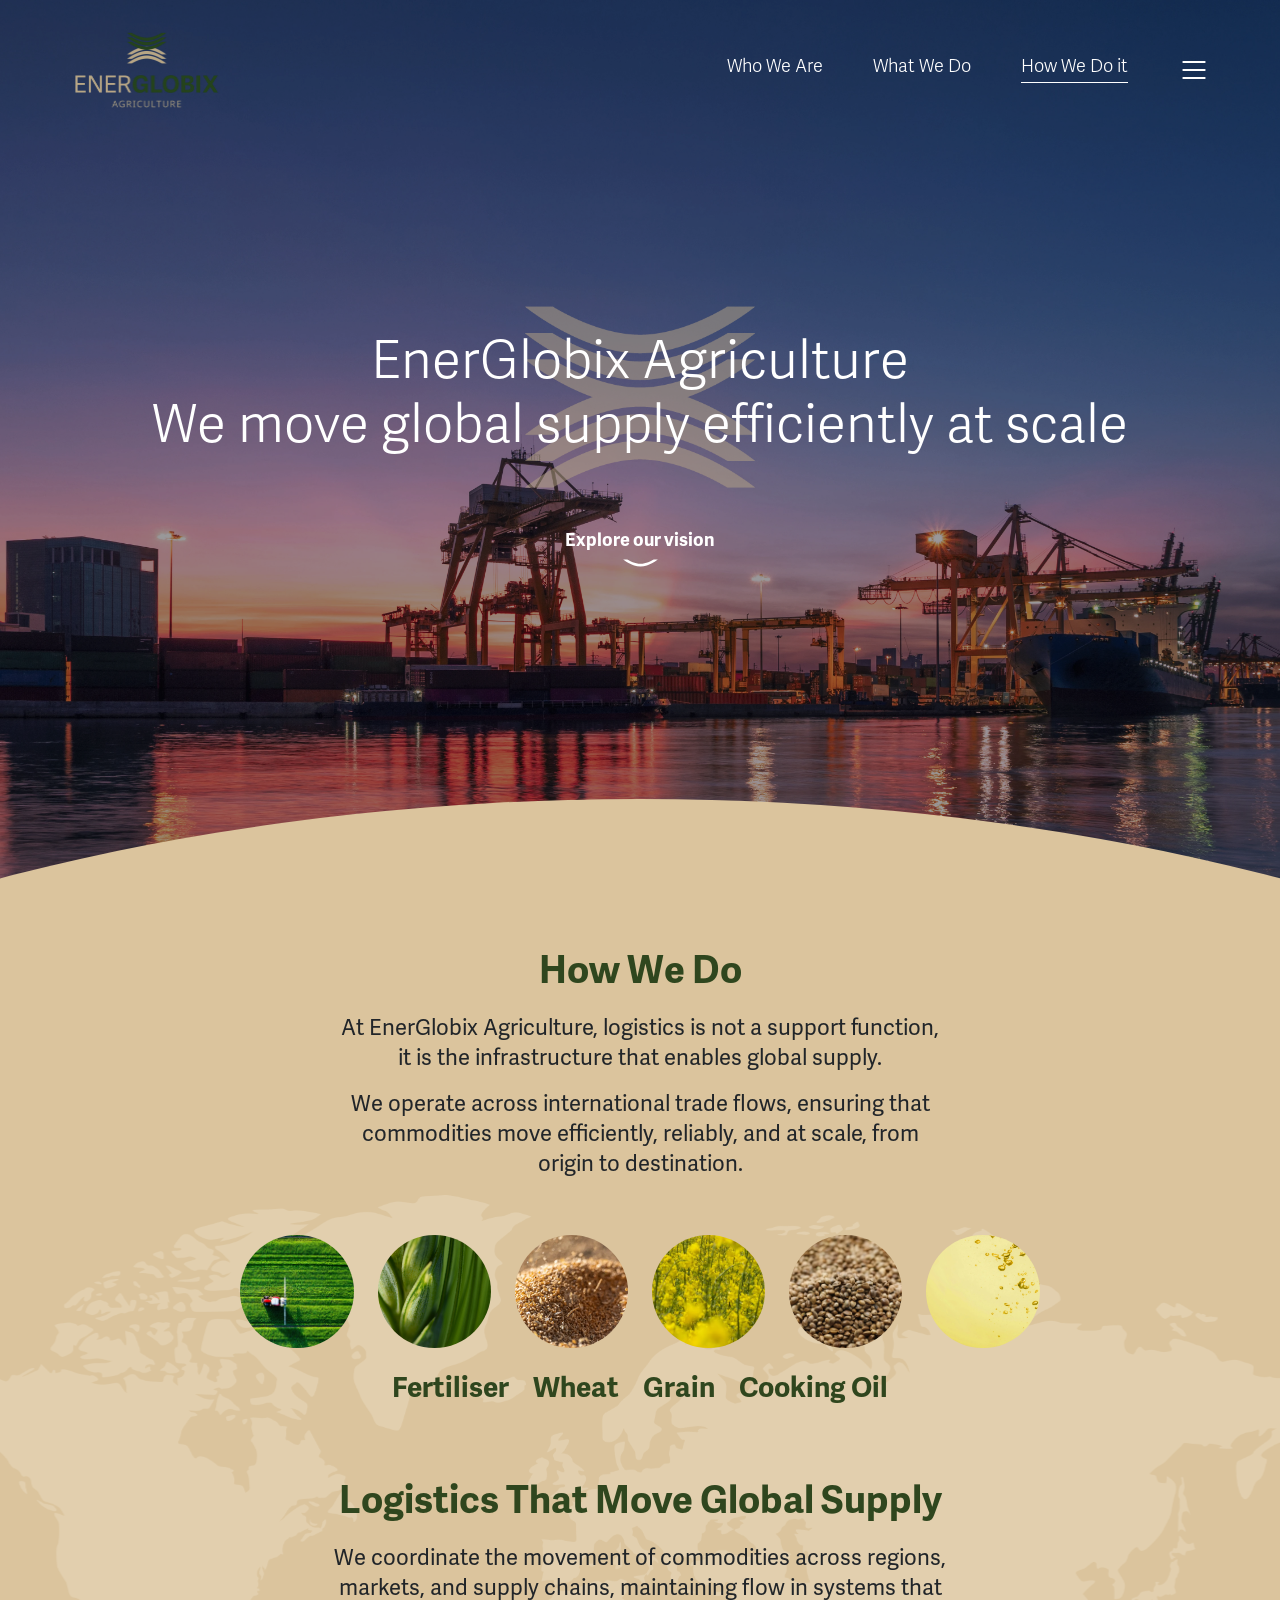
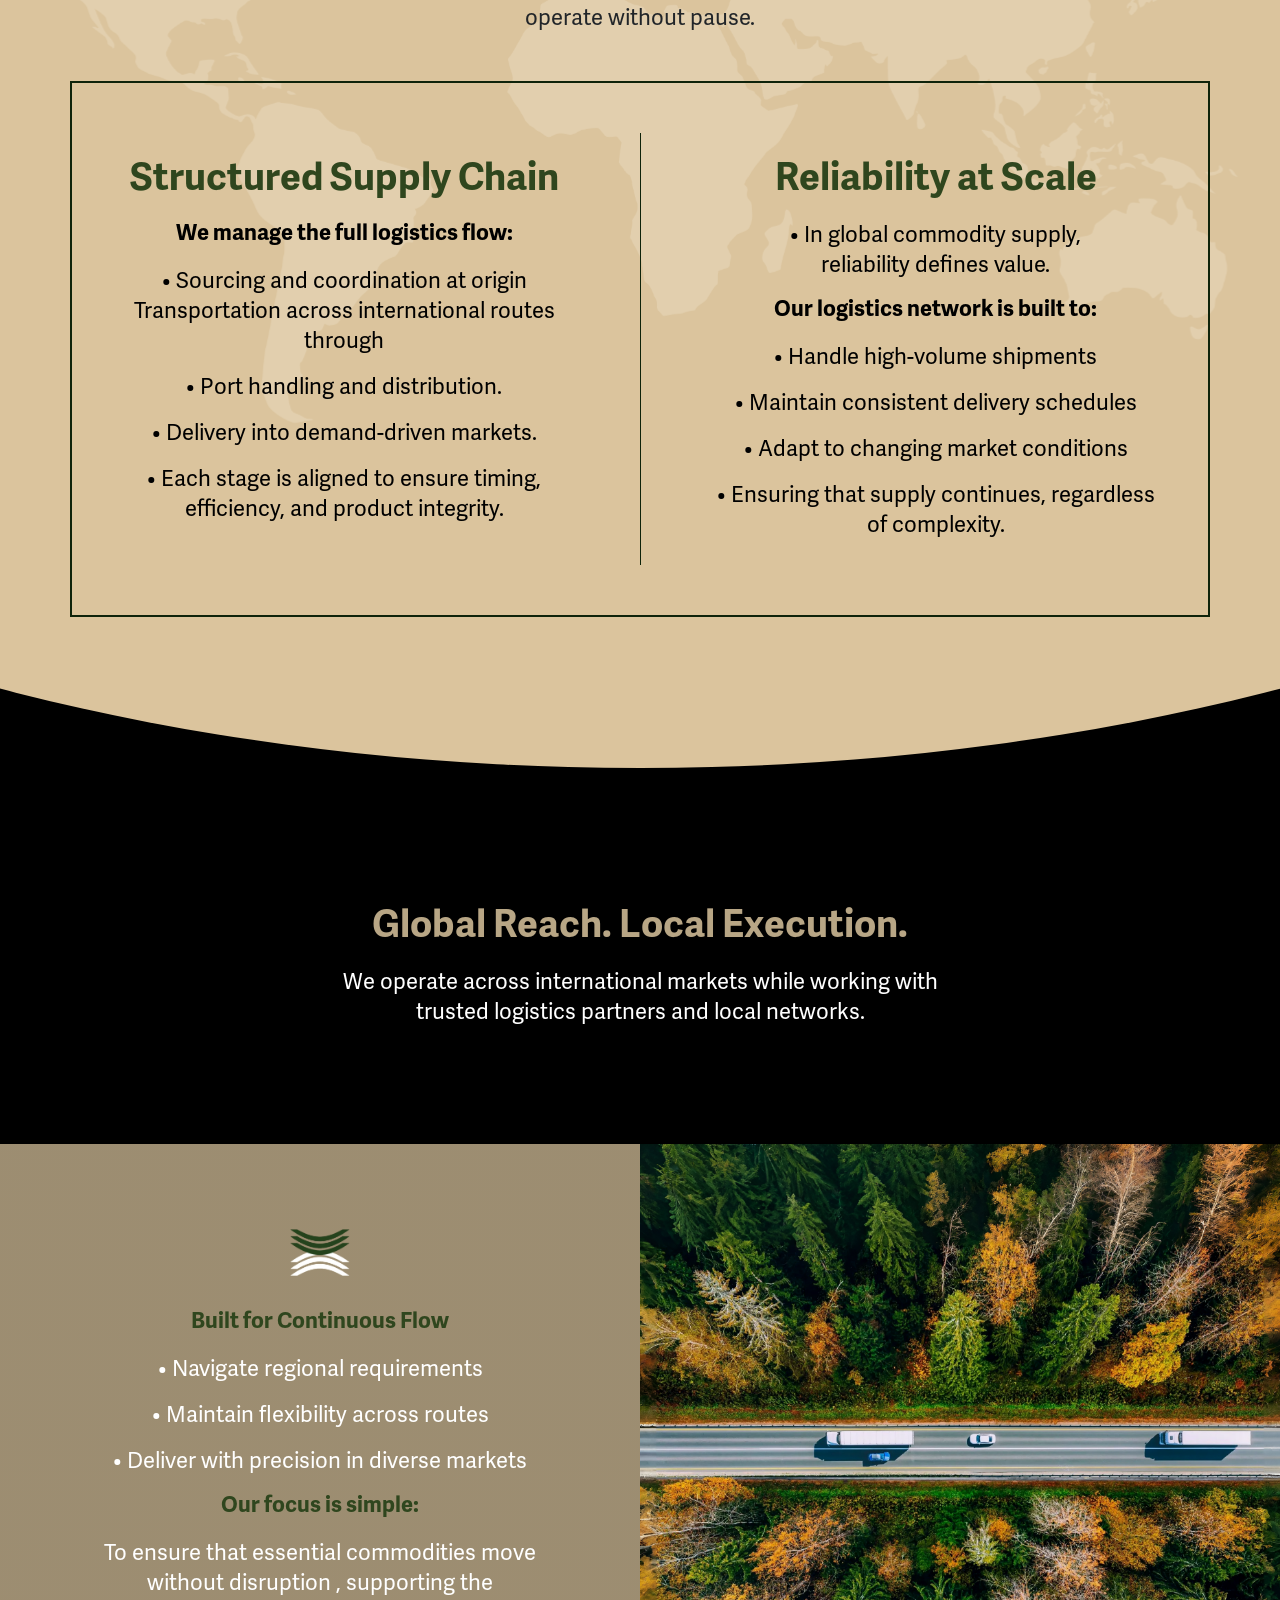
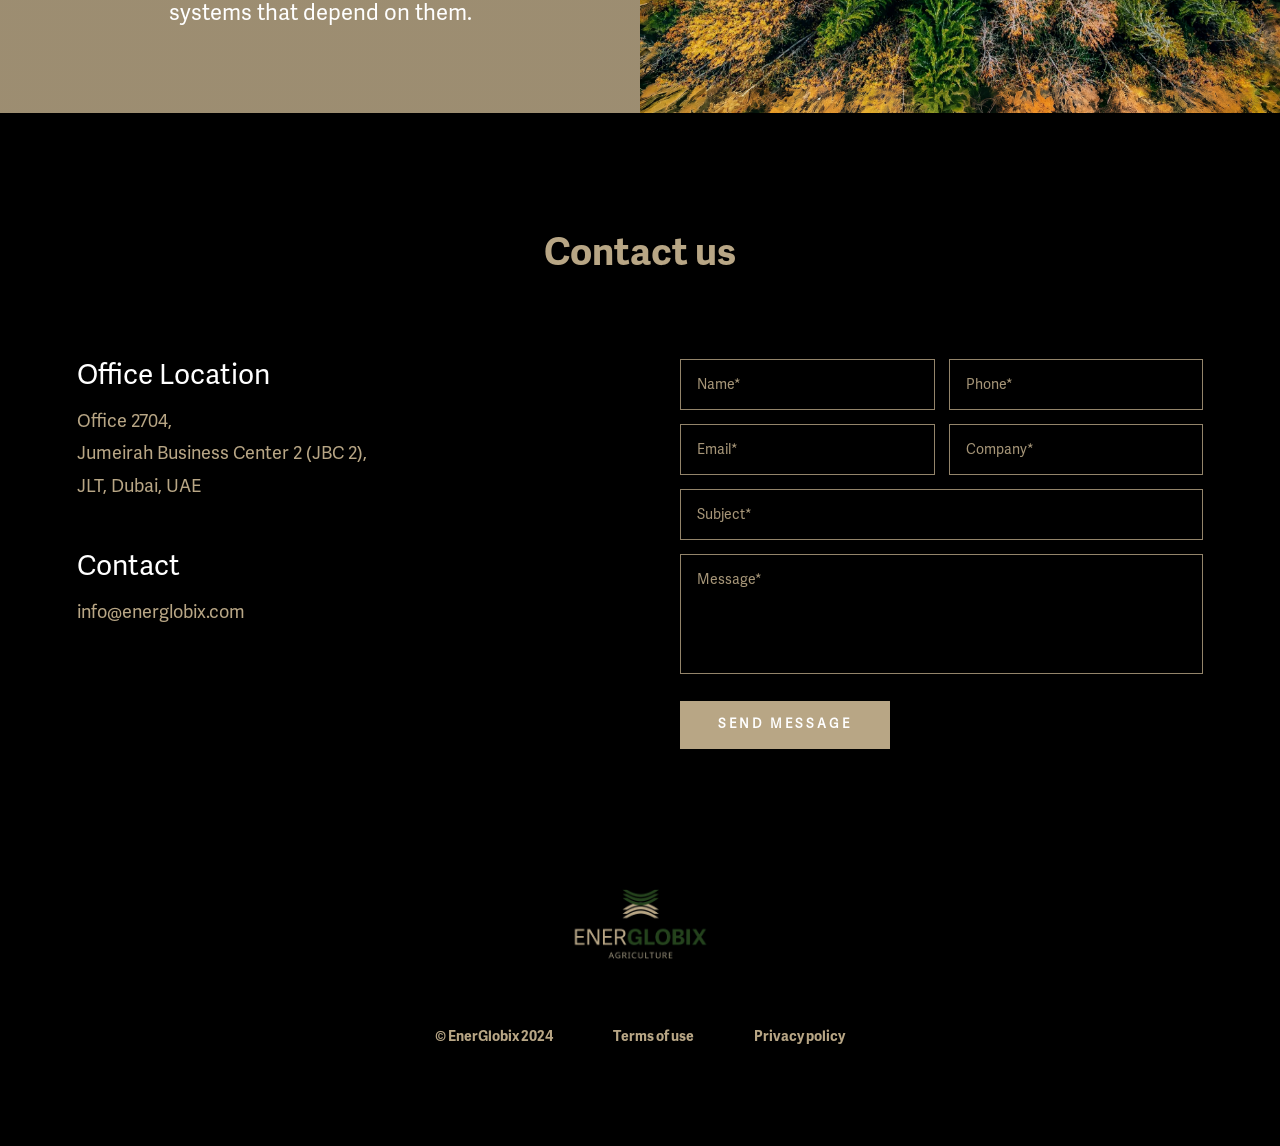
==== commit 6e0e89ac: "adding all the changes" ====
--- a/how-we-do-it.html
+++ b/how-we-do-it.html
@@ -372,13 +372,13 @@
       <div class="black-section">
         <div id="commodities" class="commodities-section">
           <div
-            class="energlobix__title font-adelle-sans-bold text-center text-gold"
+            class="energlobix__title font-adelle-sans-bold text-center padding-x text-gold"
           >
             Global Reach. Local Execution.
           </div>
 
           <div
-            class="container energlobix__text font-adelle-sans-regular mt-3 px-0 text-center text-white"
+            class="container energlobix__text font-adelle-sans-regular mt-3 padding-x text-center text-white"
           >
             We operate across international markets while working with
 
--- a/style/local.css
+++ b/style/local.css
@@ -2062,7 +2062,7 @@
 }
 
 .approach-accordion-text {
-  color: #9ca3af; /* text-gray-400 */
+  color: #fff; /* text-gray-400 */
   margin-top: 16px;
   margin-bottom: 0;
   margin-left: 40px;
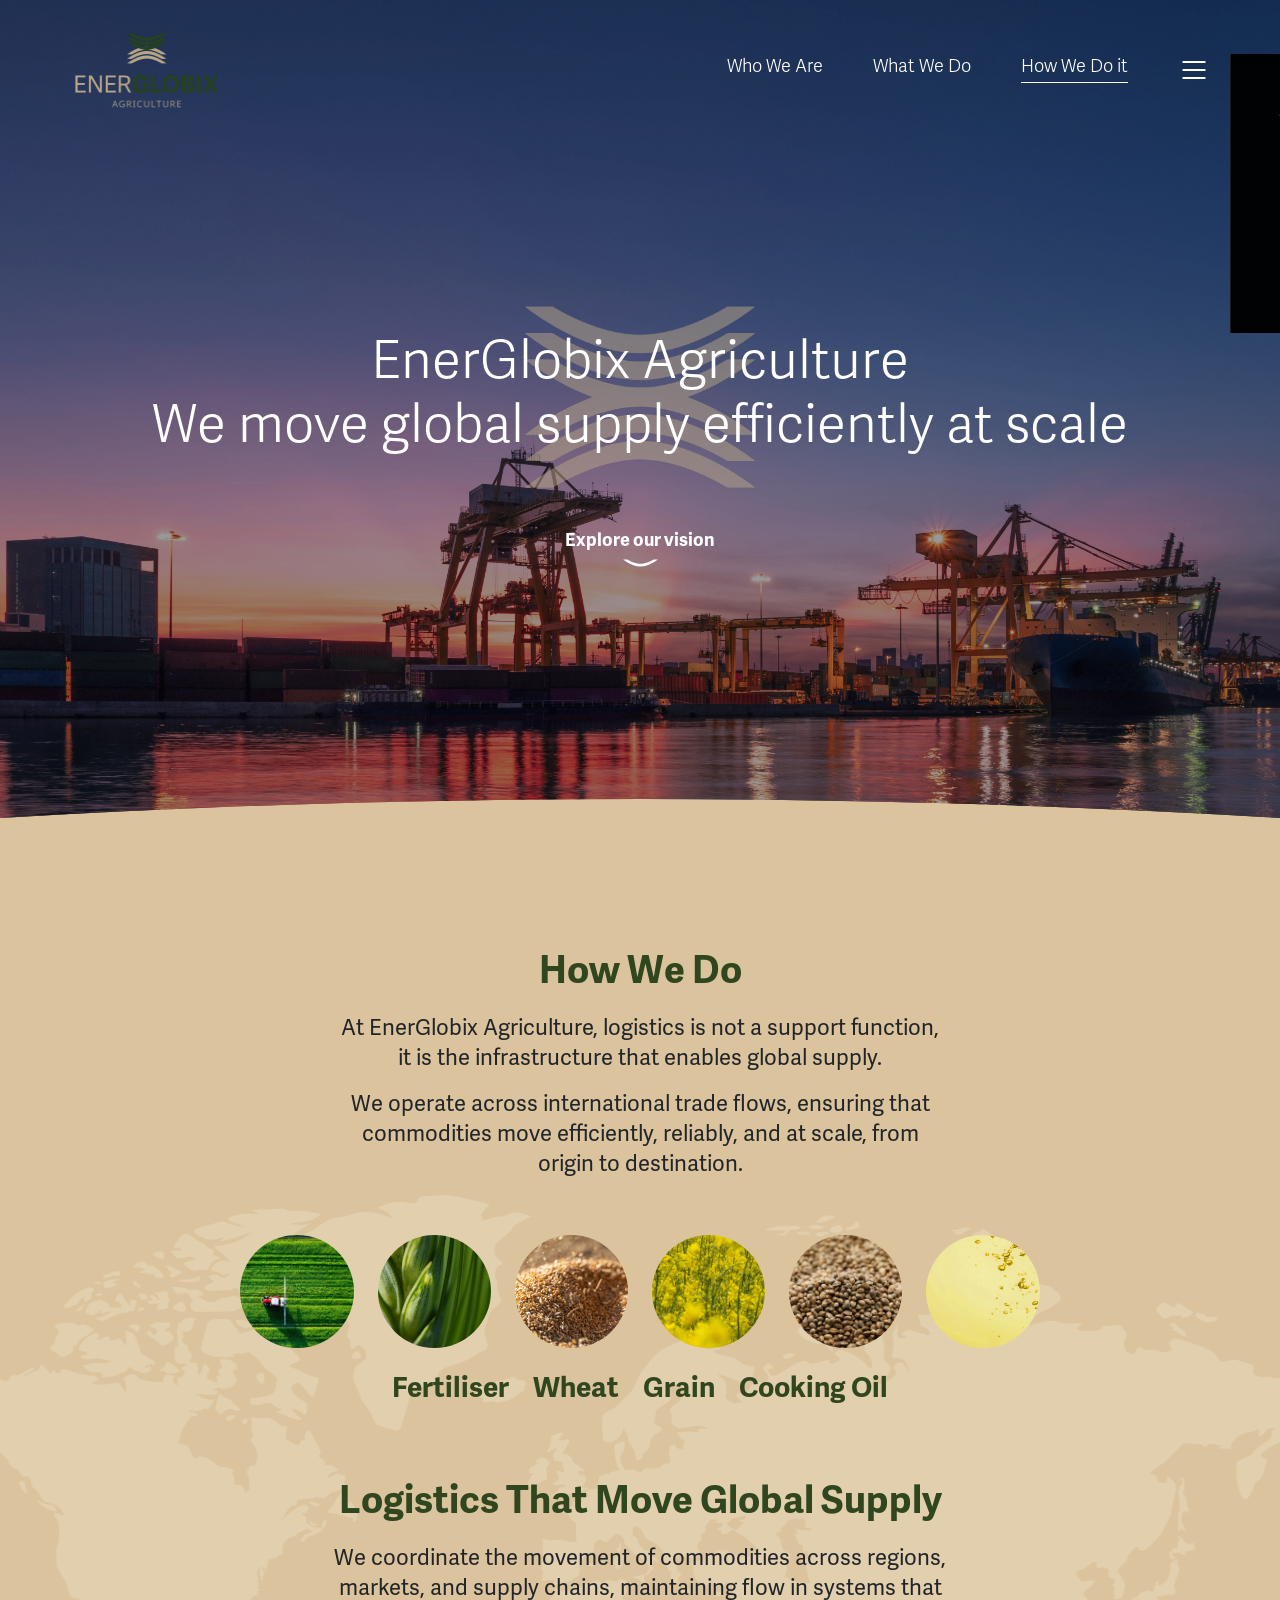
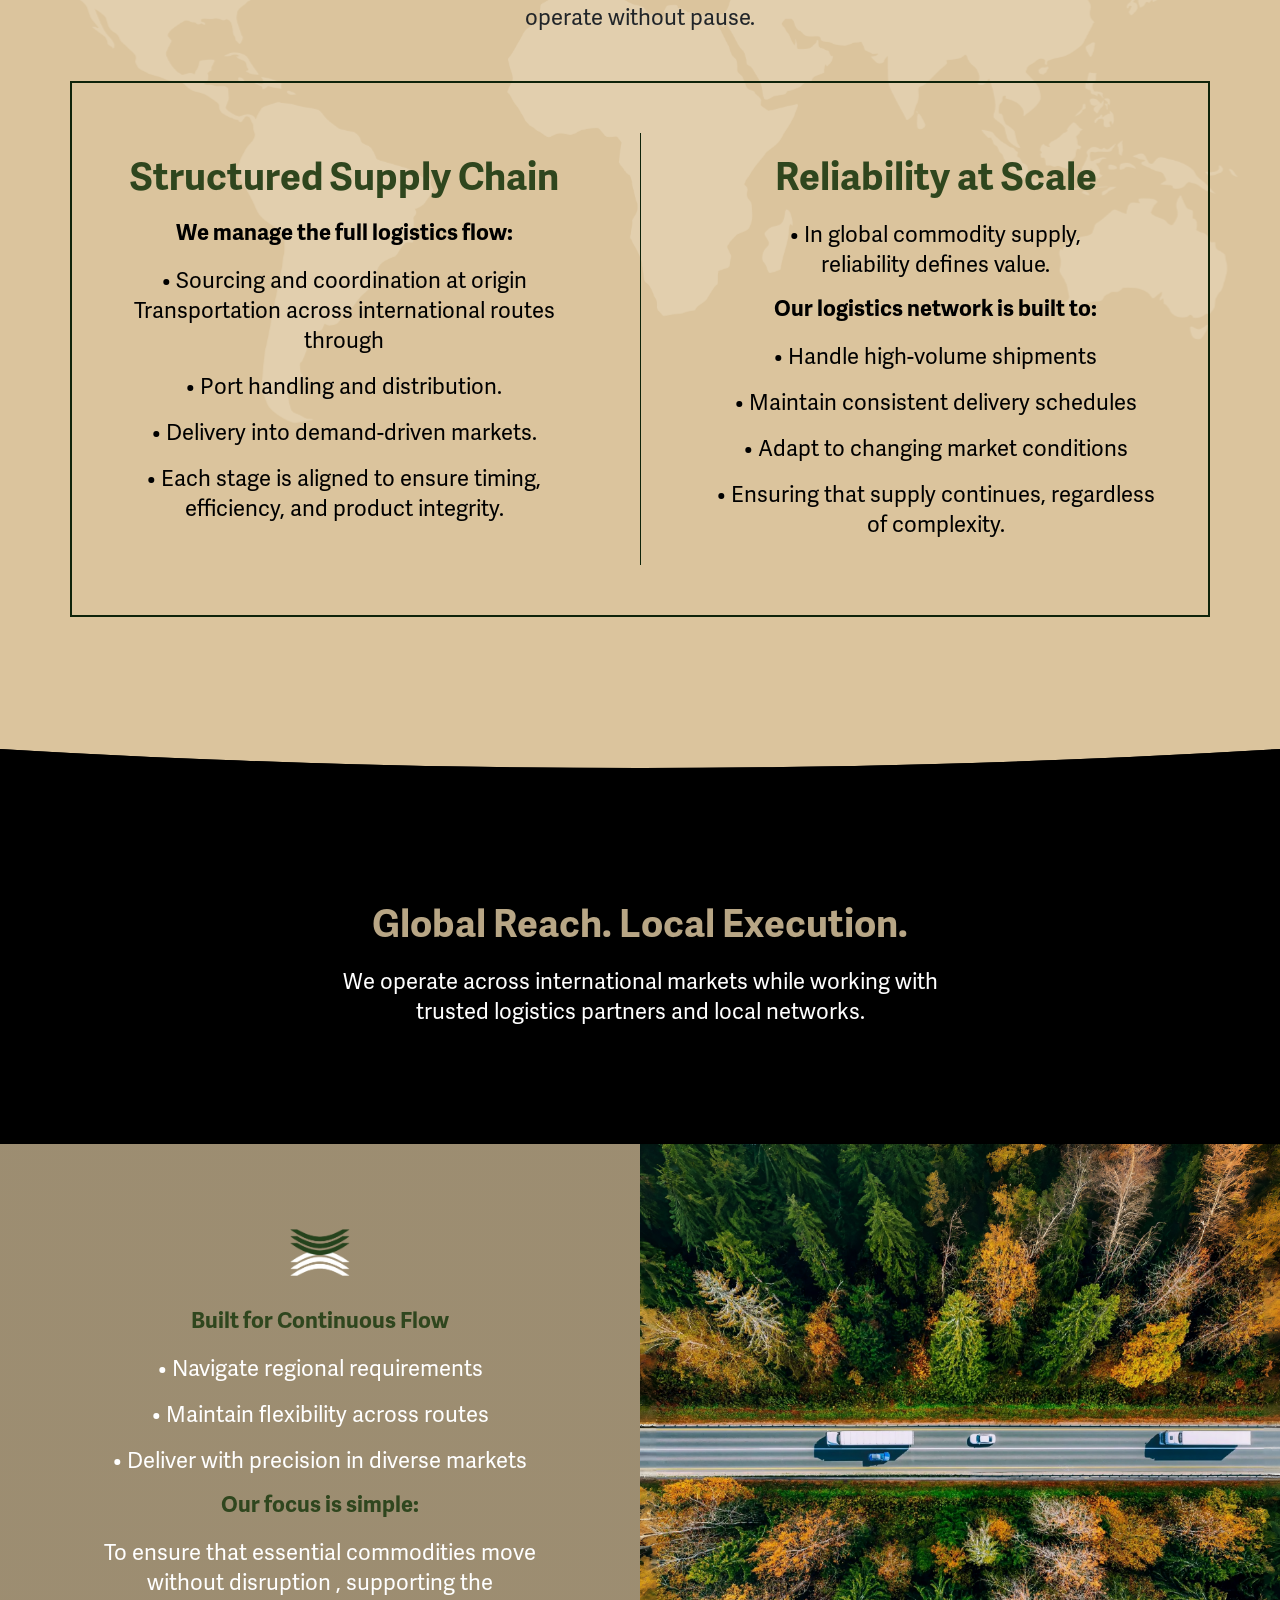
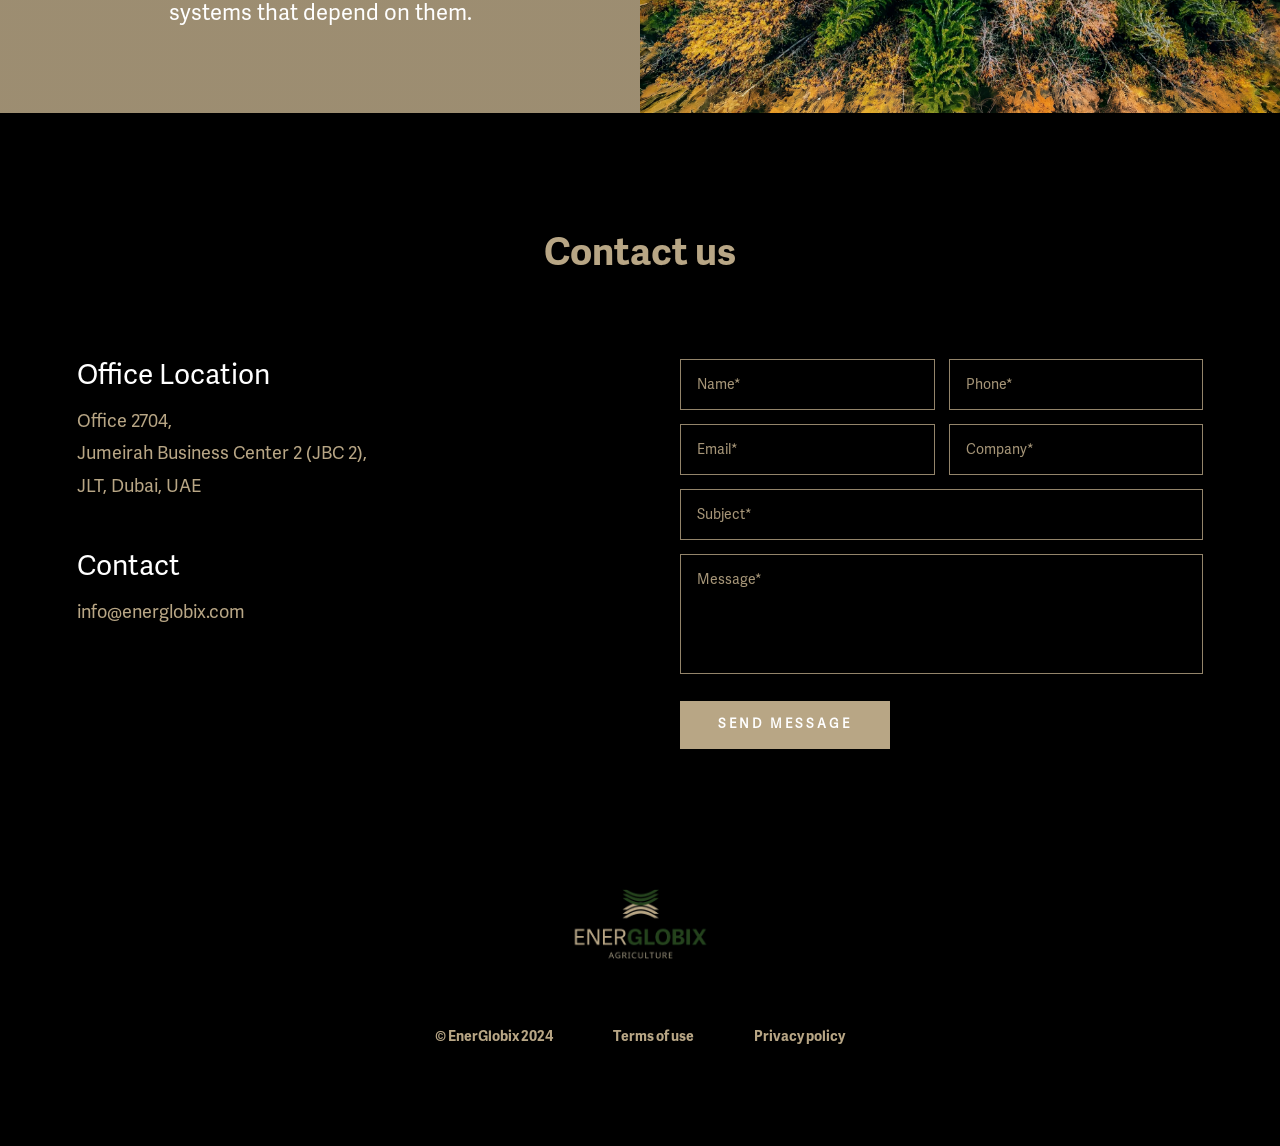
==== commit 25a9bb65: "adding all the changes" ====
--- a/how-we-do-it.html
+++ b/how-we-do-it.html
@@ -185,7 +185,7 @@
       </div>
 
       <!-- About Section -->
-      <div class="how-we-do-it-about-section" style="background-position: top;">
+      <div class="how-we-do-it-about-section">
         <div id="about-us" class="oval-container">
           <div
             class="energlobix__title font-adelle-sans-bold text-center text-light-green"
--- a/style/local.css
+++ b/style/local.css
@@ -863,11 +863,19 @@
   overflow: hidden;
   margin-top: -335px;
   /* background: red; */
-  background-image: url("data:image/svg+xml;charset=utf-8,%3Csvg%20width%3D%221920%22%20height%3D%221874%22%20viewBox%3D%220%200%201920%201874%22%20fill%3D%22none%22%20xmlns%3D%22http%3A//www.w3.org/2000/svg%22%3E%20%3Cg%20clip-path%3D%22url%28%23clip0_1320_17%29%22%3E%20%3Cellipse%20cx%3D%22960%22%20cy%3D%22937%22%20rx%3D%221744%22%20ry%3D%22937%22%20fill%3D%22%23B8A685%22/%3E%20%3C/g%3E%20%3Cdefs%3E%20%3CclipPath%20id%3D%22clip0_1320_17%22%3E%20%3Crect%20width%3D%221920%22%20height%3D%221874%22%20fill%3D%22white%22/%3E%20%3C/clipPath%3E%20%3C/defs%3E%20%3C/svg%3E");
+  background-image: url("data:image/svg+xml;charset=utf-8,%3Csvg%20width%3D%223840%22%20height%3D%221874%22%20viewBox%3D%220%200%203840%201874%22%20fill%3D%22none%22%20xmlns%3D%22http%3A//www.w3.org/2000/svg%22%20xmlns%3Axlink%3D%22http%3A//www.w3.org/1999/xlink%22%3E%20%3Cg%20clip-path%3D%22url%28%23clip0_1320_17%29%22%3E%20%3Cellipse%20cx%3D%221920%22%20cy%3D%22937%22%20rx%3D%223488%22%20ry%3D%22937%22%20fill%3D%22%23B8A685%22/%3E%20%3C/g%3E%20%3Cdefs%3E%20%3CclipPath%20id%3D%22clip0_1320_17%22%3E%20%3Crect%20width%3D%223840%22%20height%3D%221874%22%20fill%3D%22white%22/%3E%20%3C/clipPath%3E%20%3C/defs%3E%20%3C/svg%3E");
   background-size: cover;
-  background-position: top center;
+  background-position: center;
   z-index: 2;
   background-repeat: no-repeat;
+  -webkit-mask-image: url("data:image/svg+xml;charset=utf-8,%3Csvg%20width%3D%223840%22%20height%3D%221874%22%20viewBox%3D%220%200%203840%201874%22%20fill%3D%22none%22%20xmlns%3D%22http%3A//www.w3.org/2000/svg%22%3E%20%3Cellipse%20cx%3D%221920%22%20cy%3D%22937%22%20rx%3D%223488%22%20ry%3D%22937%22%20fill%3D%22black%22/%3E%20%3C/svg%3E");
+  mask-image: url("data:image/svg+xml;charset=utf-8,%3Csvg%20width%3D%223840%22%20height%3D%221874%22%20viewBox%3D%220%200%203840%201874%22%20fill%3D%22none%22%20xmlns%3D%22http%3A//www.w3.org/2000/svg%22%3E%20%3Cellipse%20cx%3D%221920%22%20cy%3D%22937%22%20rx%3D%223488%22%20ry%3D%22937%22%20fill%3D%22black%22/%3E%20%3C/svg%3E");
+  -webkit-mask-size: cover;
+  mask-size: cover;
+  -webkit-mask-position: 50% 50%;
+  mask-position: 50% 50%;
+  -webkit-mask-repeat: no-repeat;
+  mask-repeat: no-repeat;
 }
 
 .index-bg {
@@ -909,21 +917,37 @@
 .what-we-do-about-section {
   position: relative;
   margin-top: -335px;
-  background-image: url("../assets/Links/compressed-img/bg-images/map-what.svg"), url("data:image/svg+xml;charset=utf-8,%3Csvg%20width%3D%221920%22%20height%3D%221874%22%20viewBox%3D%220%200%201920%201874%22%20fill%3D%22none%22%20xmlns%3D%22http%3A//www.w3.org/2000/svg%22%20xmlns%3Axlink%3D%22http%3A//www.w3.org/1999/xlink%22%3E%20%3Cg%20clip-path%3D%22url%28%23clip0_1331_14%29%22%3E%20%3Cellipse%20cx%3D%22960%22%20cy%3D%22937%22%20rx%3D%221744%22%20ry%3D%22937%22%20fill%3D%22%232F461E%22/%3E%20%3C/g%3E%20%3Cdefs%3E%20%3CclipPath%20id%3D%22clip0_1331_14%22%3E%20%3Crect%20width%3D%221920%22%20height%3D%221874%22%20fill%3D%22white%22/%3E%20%3C/clipPath%3E%20%3C/defs%3E%20%3C/svg%3E");
+  background-image: url("../assets/Links/compressed-img/bg-images/map-what.svg"), url("data:image/svg+xml;charset=utf-8,%3Csvg%20width%3D%223840%22%20height%3D%221874%22%20viewBox%3D%220%200%203840%201874%22%20fill%3D%22none%22%20xmlns%3D%22http%3A//www.w3.org/2000/svg%22%20xmlns%3Axlink%3D%22http%3A//www.w3.org/1999/xlink%22%3E%20%3Cg%20clip-path%3D%22url%28%23clip0_1331_14%29%22%3E%20%3Cellipse%20cx%3D%221920%22%20cy%3D%22937%22%20rx%3D%223488%22%20ry%3D%22937%22%20fill%3D%22%232F461E%22/%3E%20%3C/g%3E%20%3Cdefs%3E%20%3CclipPath%20id%3D%22clip0_1331_14%22%3E%20%3Crect%20width%3D%223840%22%20height%3D%221874%22%20fill%3D%22white%22/%3E%20%3C/clipPath%3E%20%3C/defs%3E%20%3C/svg%3E");
   background-size: cover, cover;
   background-position: 50% 50%, 50% 50%;
   background-repeat: no-repeat, no-repeat;
   z-index: 2;
+  -webkit-mask-image: url("data:image/svg+xml;charset=utf-8,%3Csvg%20width%3D%223840%22%20height%3D%221874%22%20viewBox%3D%220%200%203840%201874%22%20fill%3D%22none%22%20xmlns%3D%22http%3A//www.w3.org/2000/svg%22%3E%20%3Cellipse%20cx%3D%221920%22%20cy%3D%22937%22%20rx%3D%223488%22%20ry%3D%22937%22%20fill%3D%22black%22/%3E%20%3C/svg%3E");
+  mask-image: url("data:image/svg+xml;charset=utf-8,%3Csvg%20width%3D%223840%22%20height%3D%221874%22%20viewBox%3D%220%200%203840%201874%22%20fill%3D%22none%22%20xmlns%3D%22http%3A//www.w3.org/2000/svg%22%3E%20%3Cellipse%20cx%3D%221920%22%20cy%3D%22937%22%20rx%3D%223488%22%20ry%3D%22937%22%20fill%3D%22black%22/%3E%20%3C/svg%3E");
+  -webkit-mask-size: cover;
+  mask-size: cover;
+  -webkit-mask-position: 50% 50%;
+  mask-position: 50% 50%;
+  -webkit-mask-repeat: no-repeat;
+  mask-repeat: no-repeat;
 }
 
 .how-we-do-it-about-section {
   position: relative;
   margin-top: -335px;
-  background-image: url("../assets/Links/compressed-img/bg-images/map-how.svg"), url("data:image/svg+xml;charset=utf-8,%3Csvg%20width%3D%221920%22%20height%3D%221874%22%20viewBox%3D%220%200%201920%201874%22%20fill%3D%22none%22%20xmlns%3D%22http%3A//www.w3.org/2000/svg%22%3E%20%3Cellipse%20cx%3D%22960%22%20cy%3D%22937%22%20rx%3D%221744%22%20ry%3D%22937%22%20fill%3D%22%23DBC49D%22/%3E%20%3C/svg%3E");
+  background-image: url("../assets/Links/compressed-img/bg-images/map-how.svg"), url("data:image/svg+xml;charset=utf-8,%3Csvg%20width%3D%223840%22%20height%3D%221874%22%20viewBox%3D%220%200%203840%201874%22%20fill%3D%22none%22%20xmlns%3D%22http%3A//www.w3.org/2000/svg%22%3E%20%3Cellipse%20cx%3D%221920%22%20cy%3D%22937%22%20rx%3D%223488%22%20ry%3D%22937%22%20fill%3D%22%23DBC49D%22/%3E%20%3C/svg%3E");
   background-size: cover, cover;
   background-position: 50% 50%, 50% 50%;
   background-repeat: no-repeat, no-repeat;
   z-index: 2;
+  -webkit-mask-image: url("data:image/svg+xml;charset=utf-8,%3Csvg%20width%3D%223840%22%20height%3D%221874%22%20viewBox%3D%220%200%203840%201874%22%20fill%3D%22none%22%20xmlns%3D%22http%3A//www.w3.org/2000/svg%22%3E%20%3Cellipse%20cx%3D%221920%22%20cy%3D%22937%22%20rx%3D%223488%22%20ry%3D%22937%22%20fill%3D%22black%22/%3E%20%3C/svg%3E");
+  mask-image: url("data:image/svg+xml;charset=utf-8,%3Csvg%20width%3D%223840%22%20height%3D%221874%22%20viewBox%3D%220%200%203840%201874%22%20fill%3D%22none%22%20xmlns%3D%22http%3A//www.w3.org/2000/svg%22%3E%20%3Cellipse%20cx%3D%221920%22%20cy%3D%22937%22%20rx%3D%223488%22%20ry%3D%22937%22%20fill%3D%22black%22/%3E%20%3C/svg%3E");
+  -webkit-mask-size: cover;
+  mask-size: cover;
+  -webkit-mask-position: 50% 50%;
+  mask-position: 50% 50%;
+  -webkit-mask-repeat: no-repeat;
+  mask-repeat: no-repeat;
 }
 
 .insights-about-section {
@@ -2062,7 +2086,7 @@
 }
 
 .approach-accordion-text {
-  color: #fff; /* text-gray-400 */
+  color: #fff;
   margin-top: 16px;
   margin-bottom: 0;
   margin-left: 40px;
@@ -2126,30 +2150,59 @@
 .empty-green-map-section {
   z-index: -1;
   margin-top: -280px;
-  padding-top: 300px;
+  padding-top: 420px; /* Generous top padding to prevent curve overlap and match green-section content spacing */
+  padding-bottom: 120px;
   background-color: var(--dark-green-color);
-  background-image: url("../assets/Links/compressed-img/worldmap-empty-light.png");
-  background-size: min(1300px, 115%);
-  background-position: center calc(50% + 140px);
-  background-repeat: no-repeat;
-  min-height: calc(100vh + 280px);
-  display: flex;
-  flex-direction: column;
-  justify-content: center;
-  align-items: center;
 }
 
 .empty-green-map-section .approach-accordion-card {
+  position: relative;
   background-color: rgba(255, 255, 255, 0.05);
   box-shadow: none;
   margin-top: 0;
 }
 
+.empty-green-map-section .approach-accordion-card::before {
+  content: "";
+  position: absolute;
+  top: 50%;
+  left: 50%;
+  transform: translate(-50%, -50%);
+  width: 100%;
+  height: 140%;
+  background-image: url("../assets/Links/compressed-img/worldmap-empty-light.png");
+  background-size: contain;
+  background-position: center;
+  background-repeat: no-repeat;
+  pointer-events: none;
+  z-index: 1;
+}
+
+.empty-green-map-section .approach-accordion-card > * {
+  position: relative;
+  z-index: 2;
+}
+
 .ship-agri-slide {
   background-size: cover !important;
   background-position: center bottom !important;
 }
 
+/* Tablet & Laptop Viewports (769px to 1140px) */
+@media (min-width: 769px) and (max-width: 1140px) {
+  .empty-green-map-section {
+    min-height: 100vh;
+    min-height: 100svh;
+    display: flex;
+    flex-direction: column;
+    justify-content: center;
+    align-items: center;
+    padding-top: 300px;
+    padding-bottom: 40px;
+  }
+}
+
+/* Mobile Viewports (<= 768px) */
 @media (max-width: 768px) {
   .empty-green-map-section {
     min-height: fit-content;
